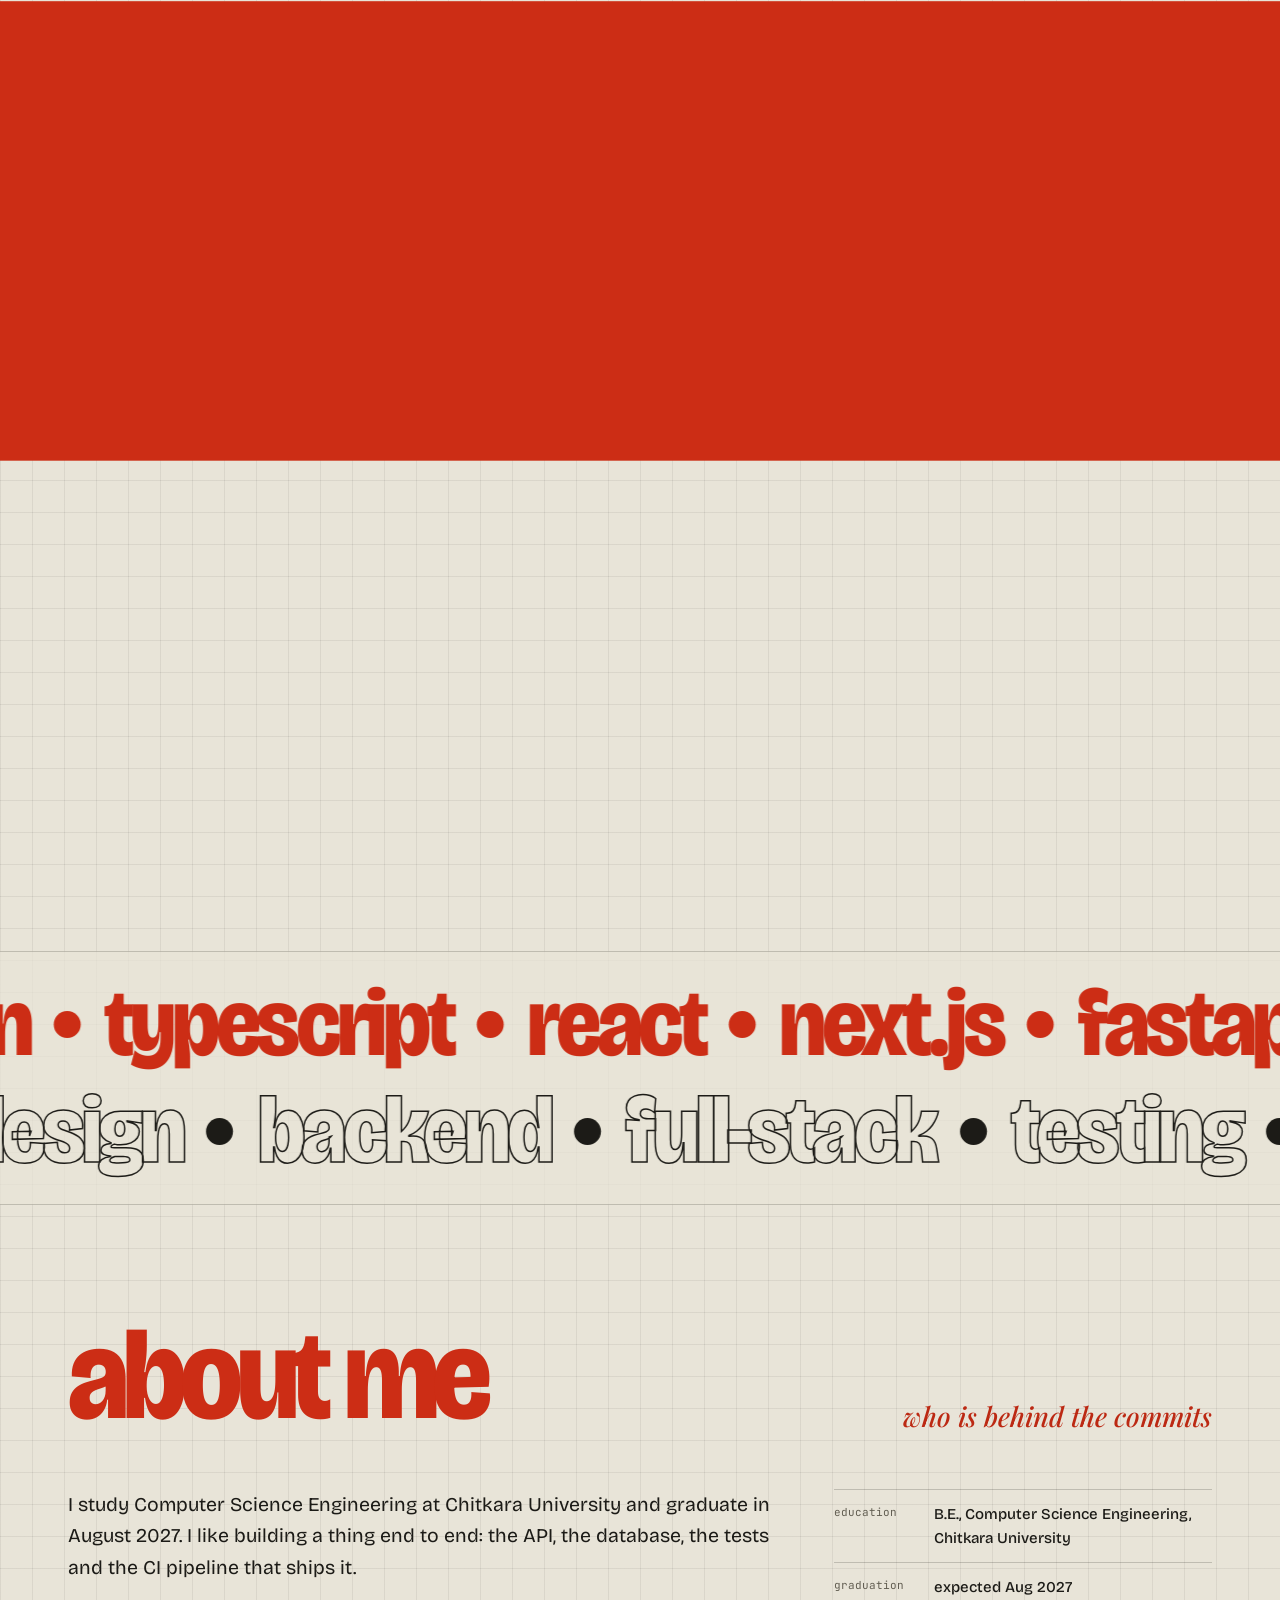
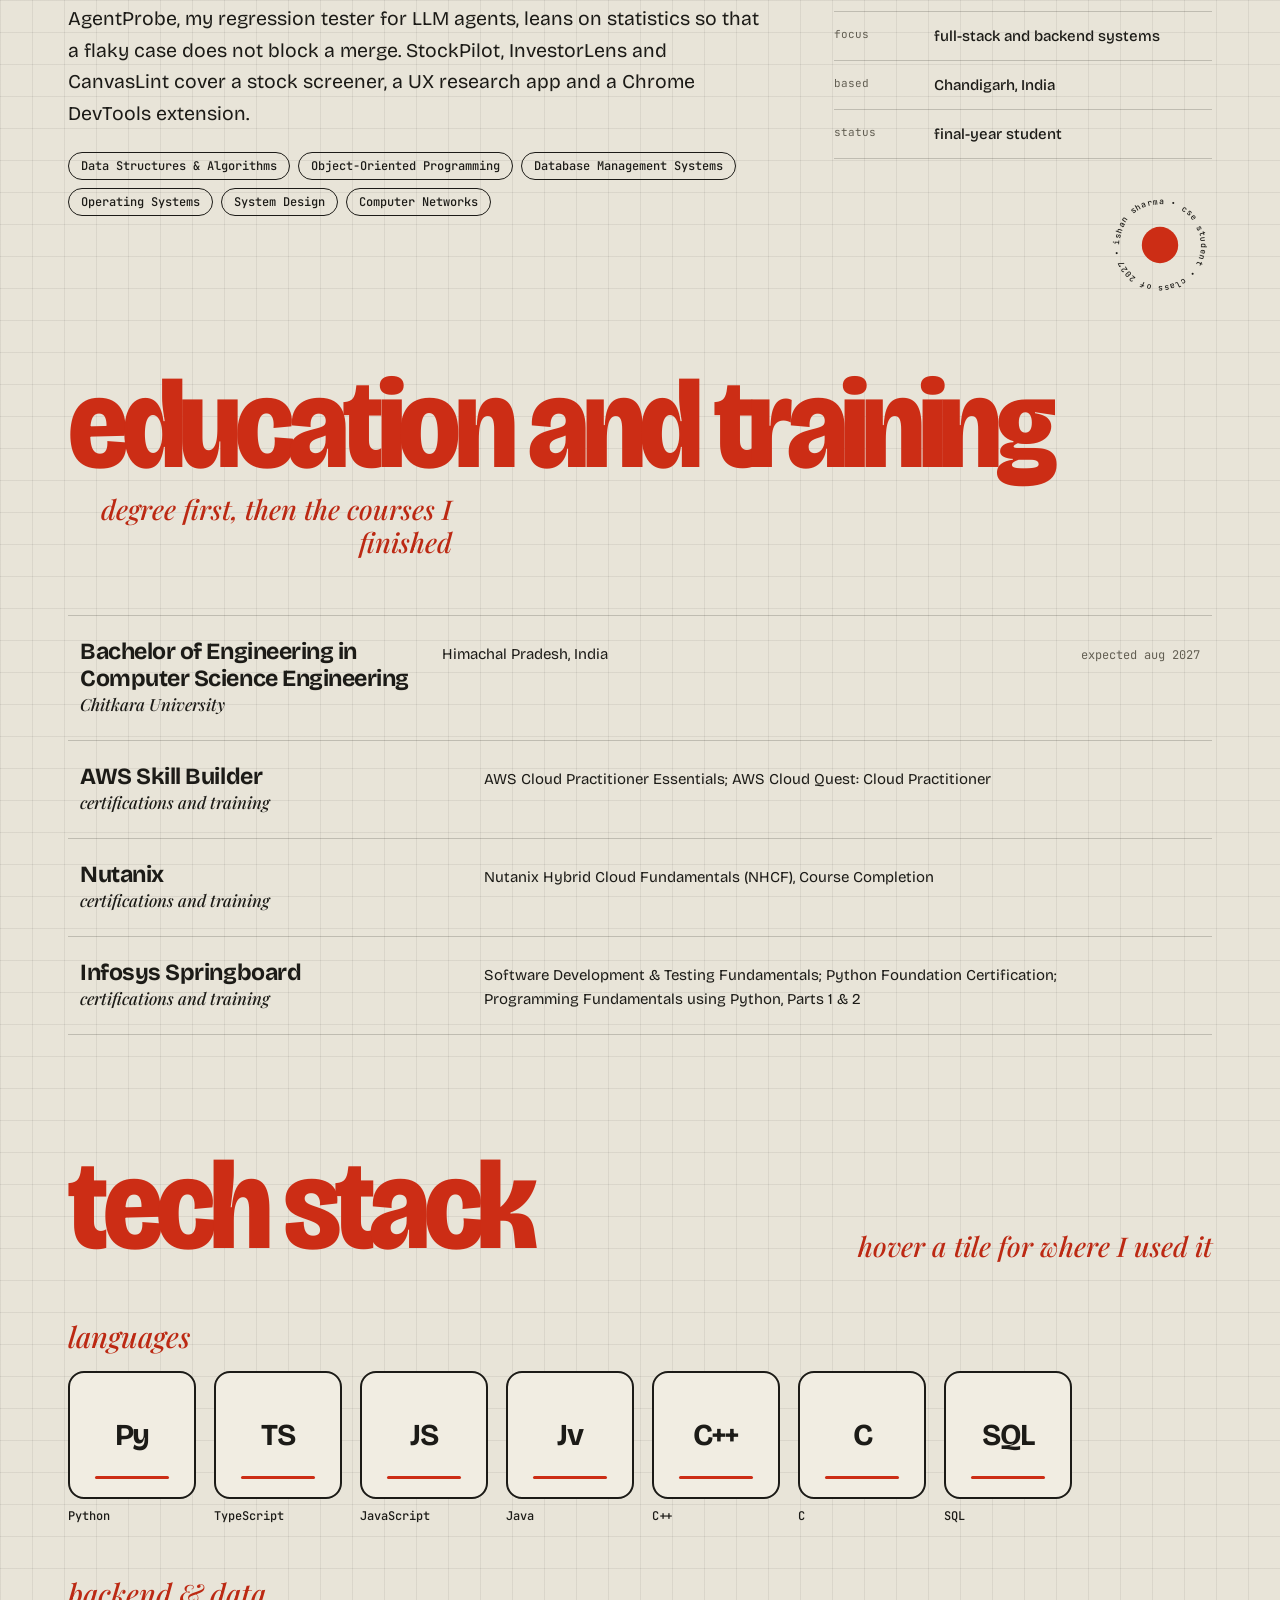
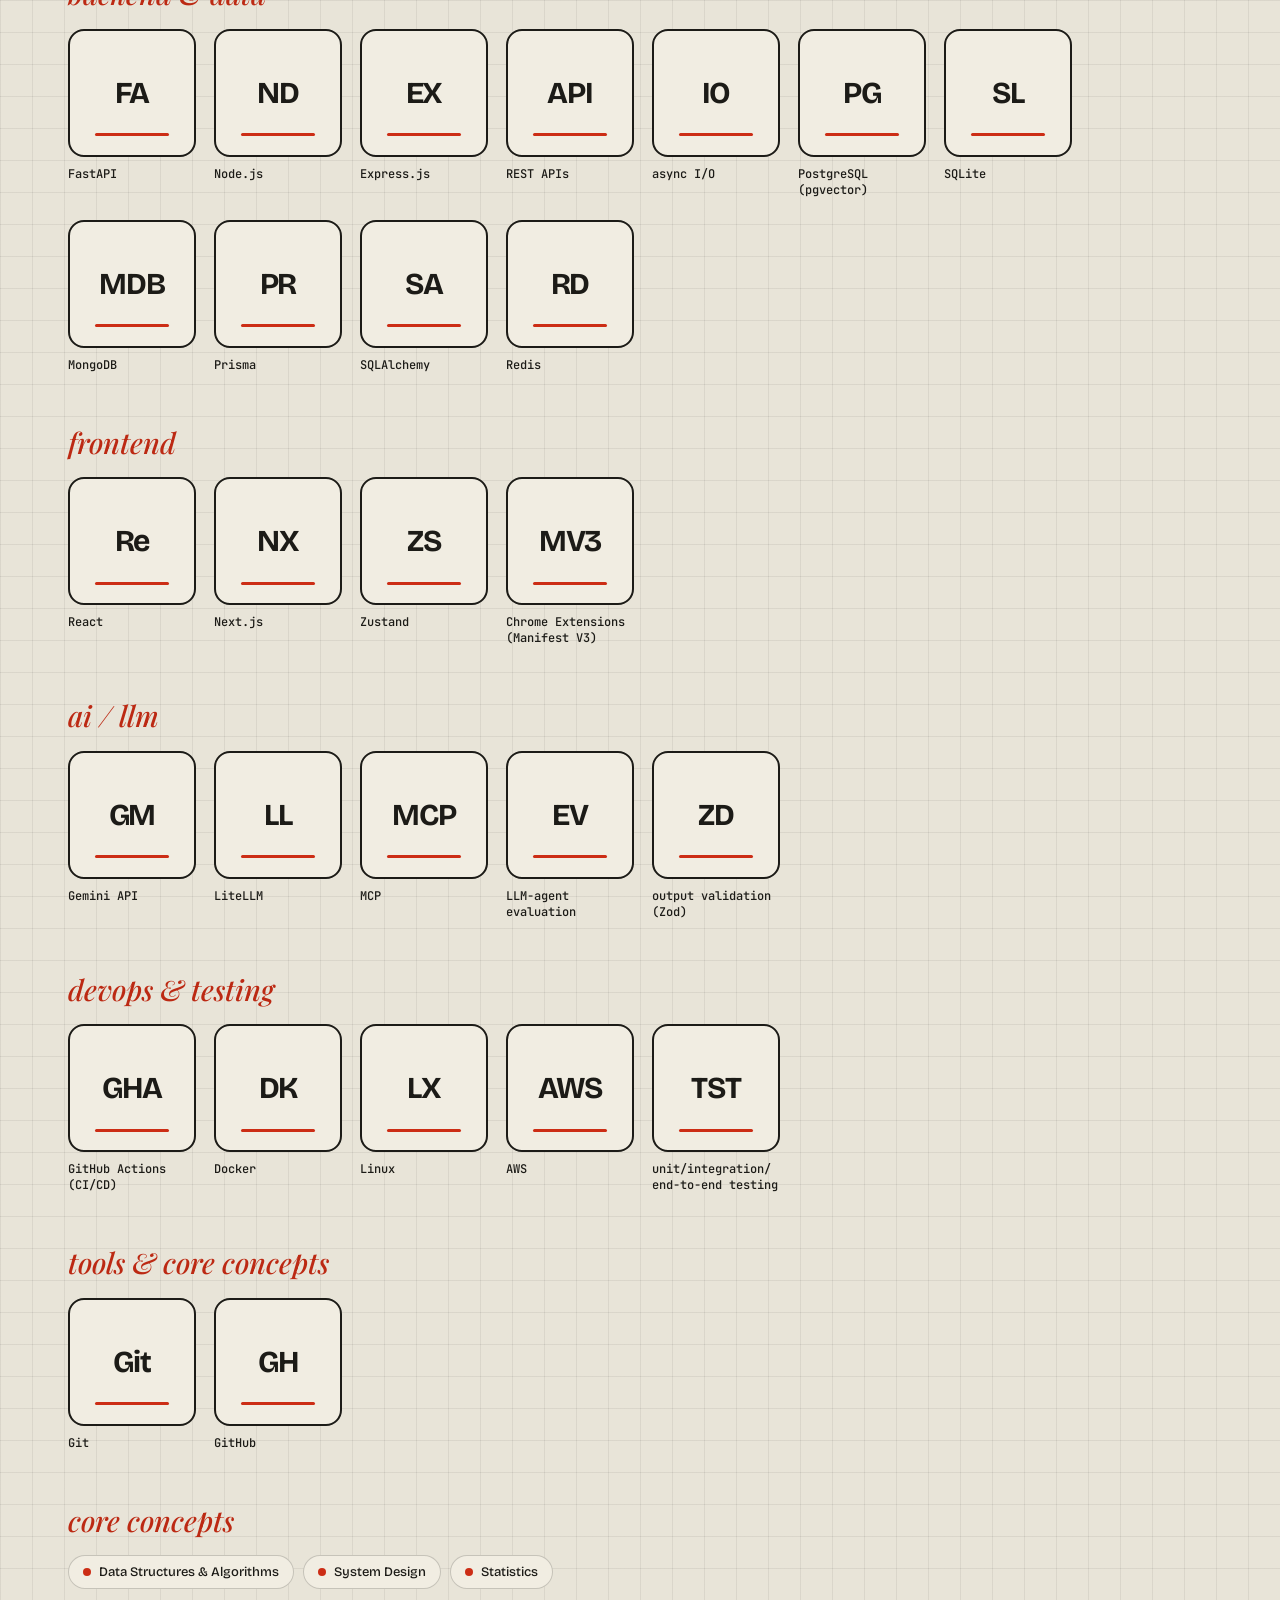
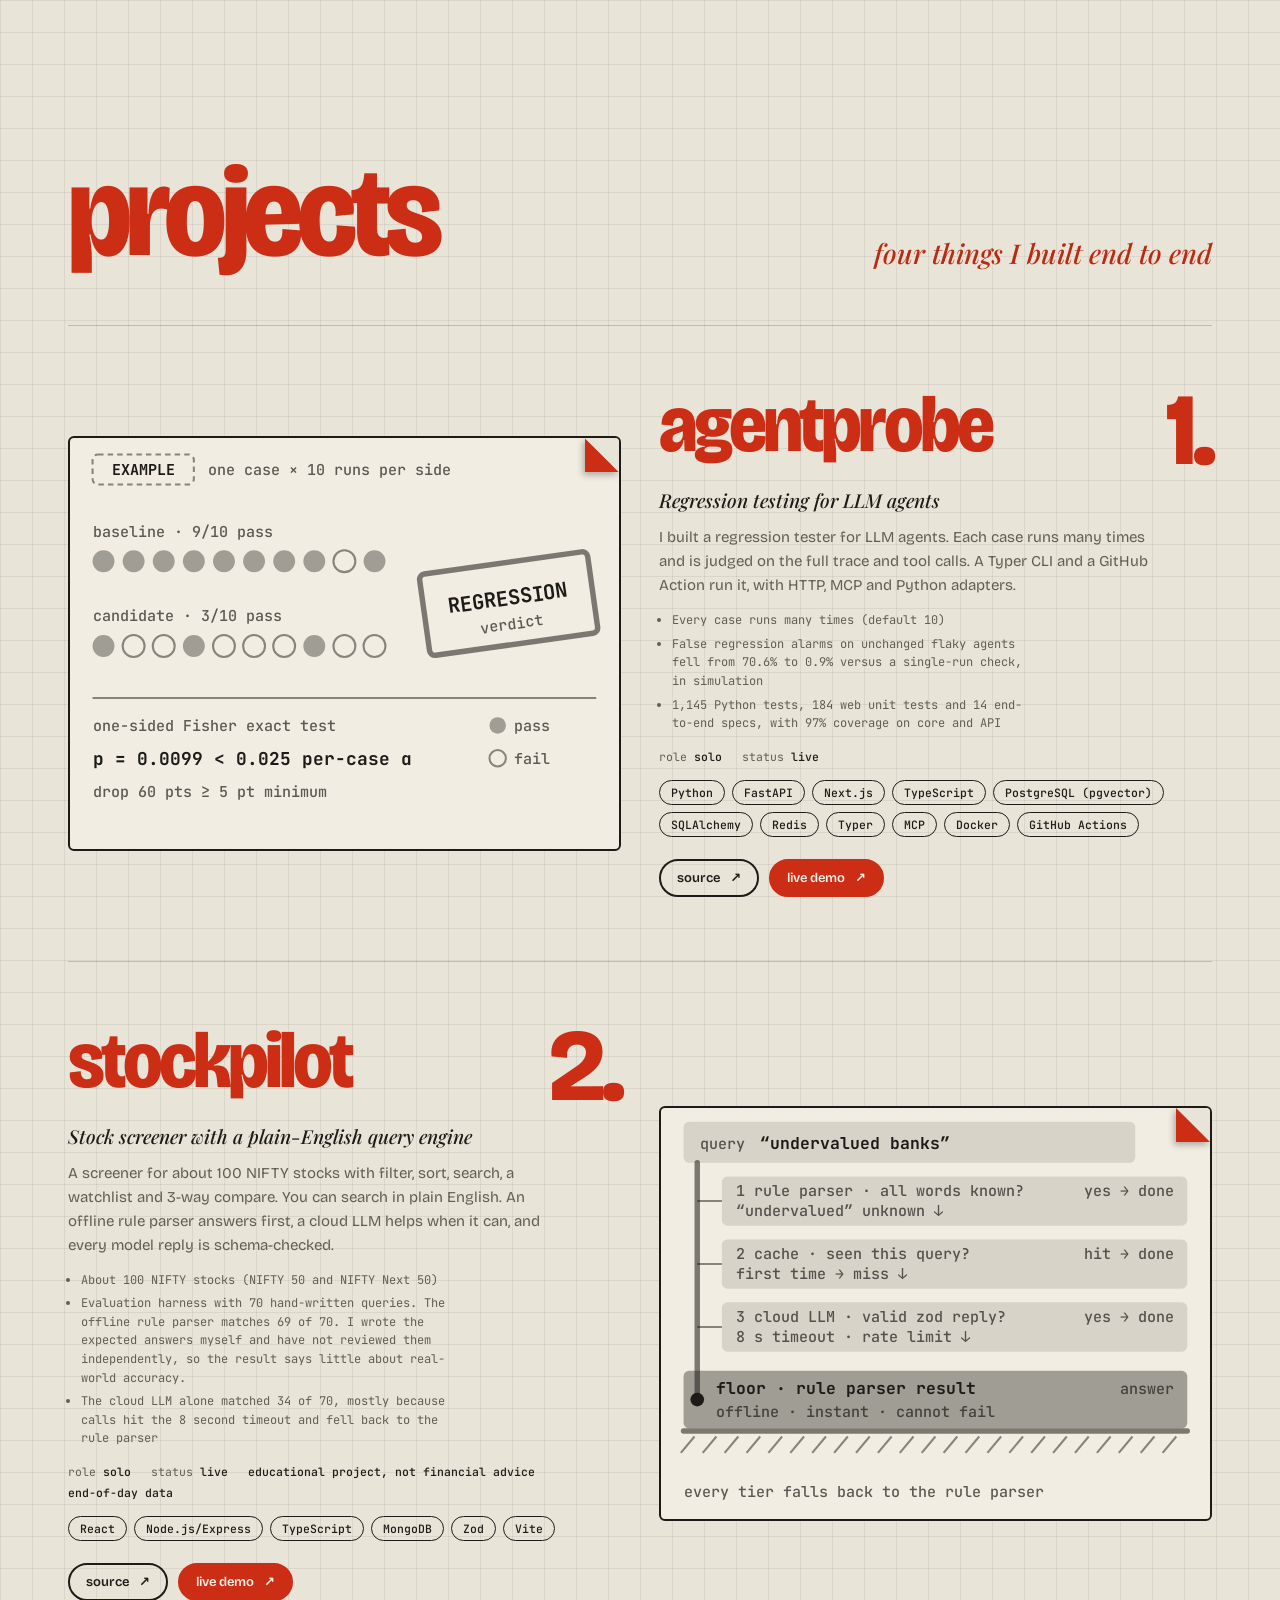
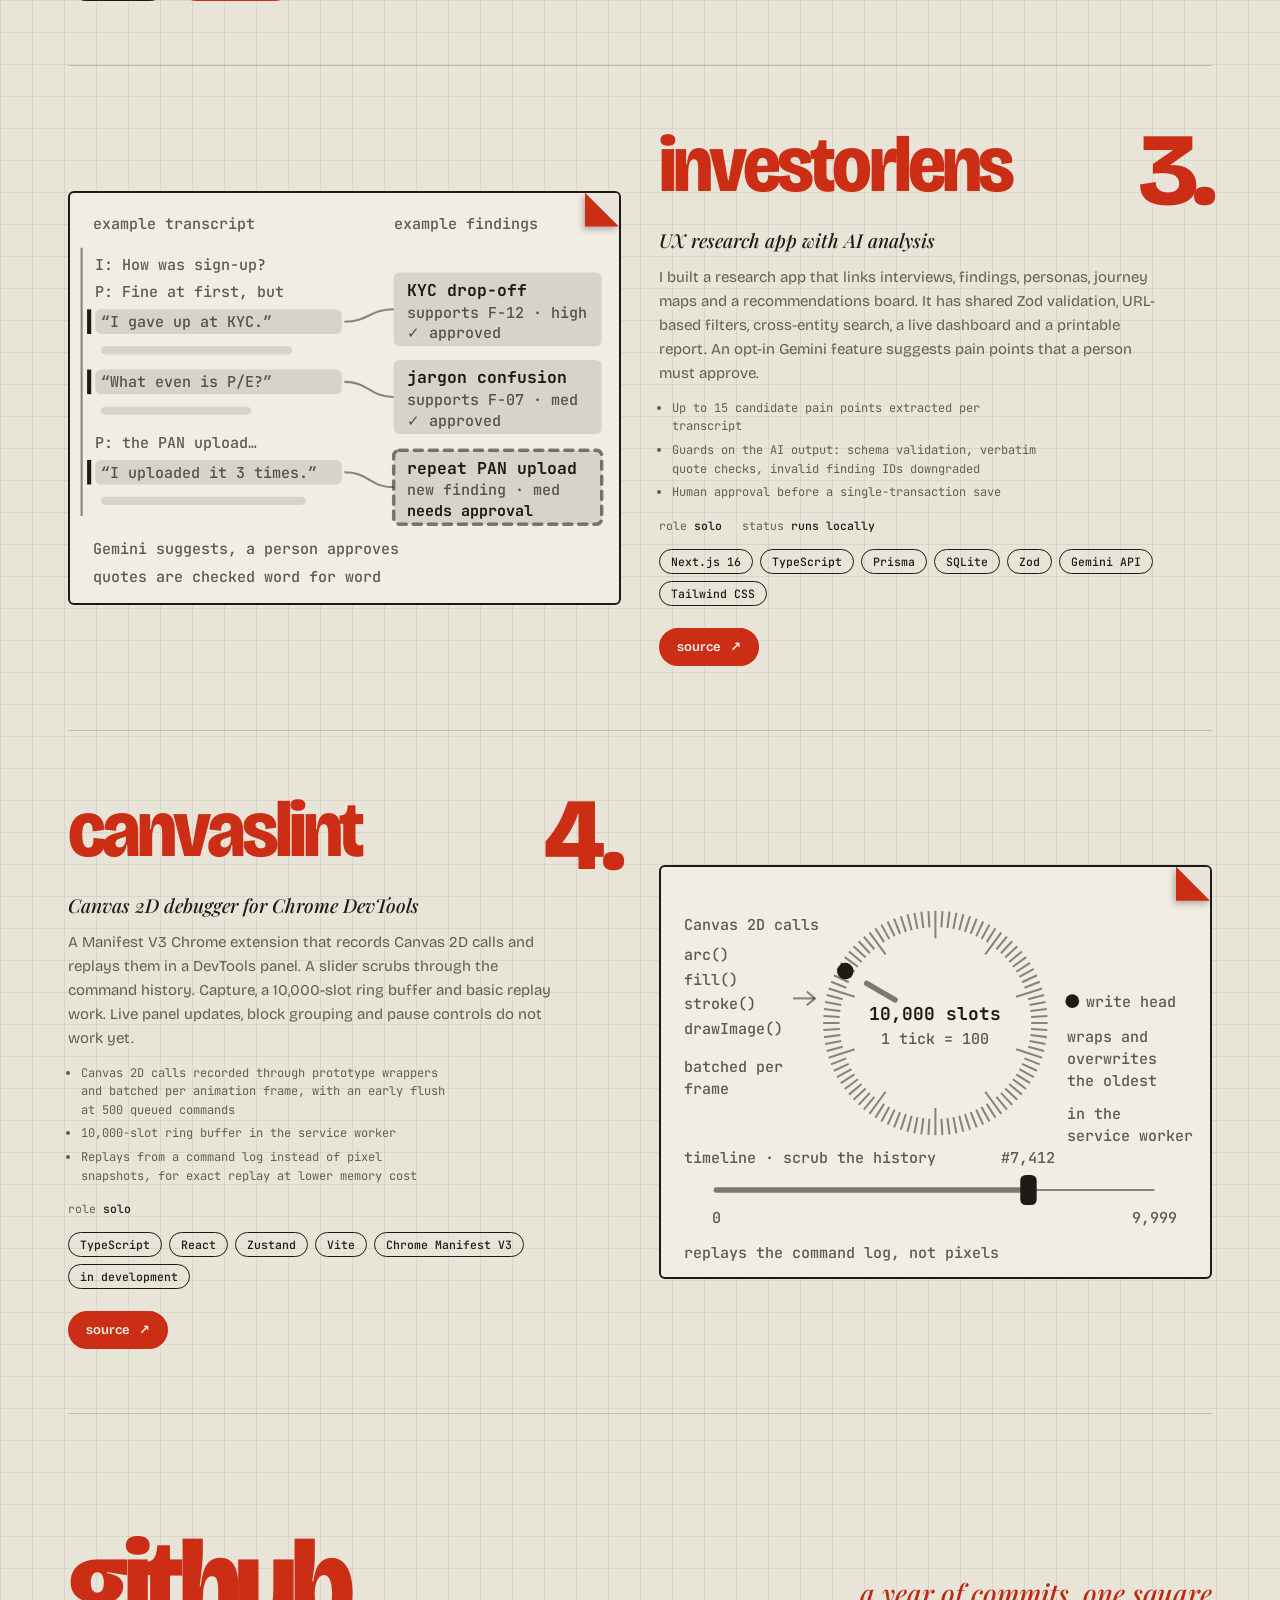
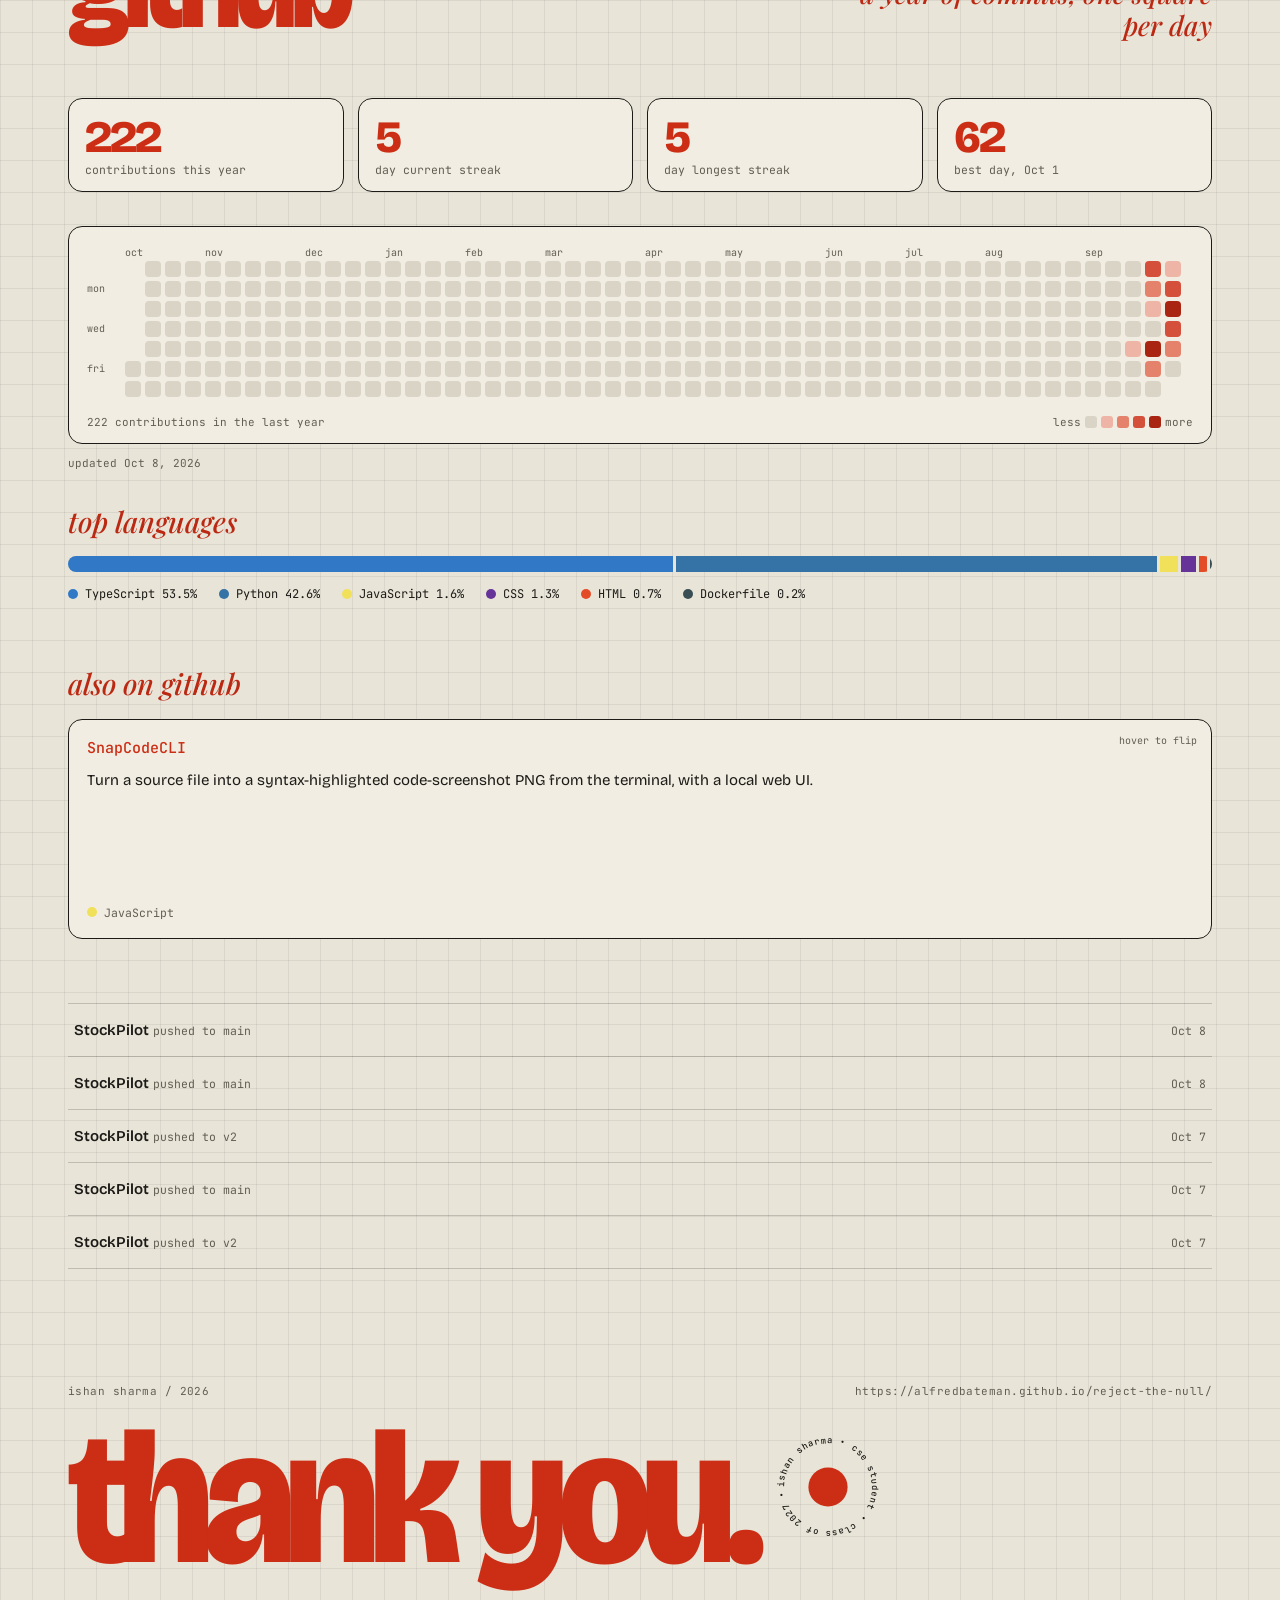
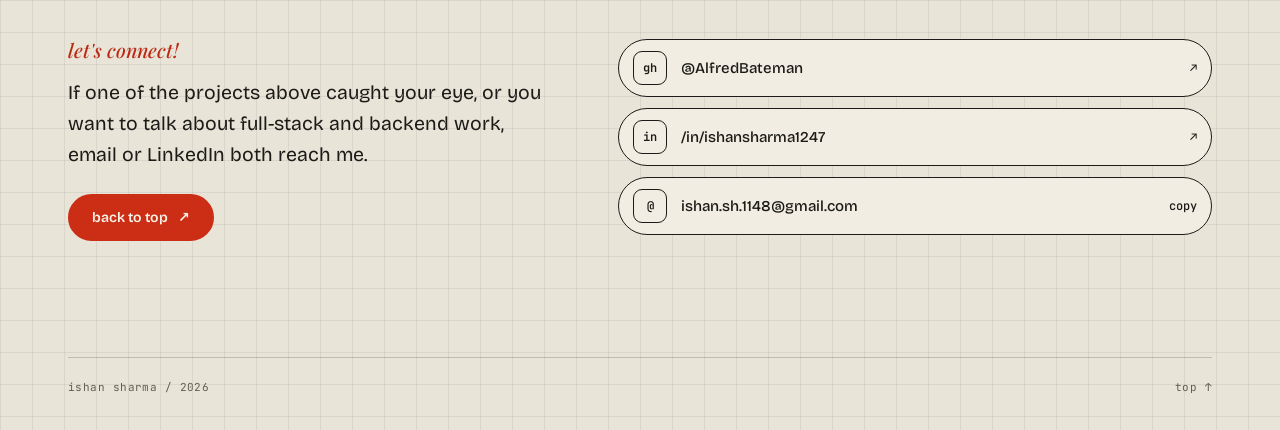
==== index.html @ fe295a68 "Add portfolio site with GitHub Pages deploy workflow Static portfolio (HTML/CSS/JS), prefetched GitH" ====
<!doctype html>
<html lang="en">
<head>
<meta charset="utf-8">
<meta name="viewport" content="width=device-width,initial-scale=1,viewport-fit=cover">
<title>Reject the Null | Ishan Sharma</title>
<meta name="description" content="Ishan Sharma is a final-year Computer Science student who builds full-stack and backend systems end to end, including AgentProbe, a statistics-based regression tester for LLM agents.">
<link rel="canonical" href="https://alfredbateman.github.io/reject-the-null/">
<meta name="theme-color" content="#E8E4D8" media="(prefers-color-scheme: light)">
<meta name="theme-color" content="#12150E" media="(prefers-color-scheme: dark)">
<link rel="icon" href="assets/favicon.svg" type="image/svg+xml">
<meta property="og:type" content="website">
<meta property="og:site_name" content="Reject the Null">
<meta property="og:title" content="Reject the Null | Ishan Sharma">
<meta property="og:description" content="Ishan Sharma is a final-year Computer Science student who builds full-stack and backend systems end to end, including AgentProbe, a statistics-based regression tester for LLM agents.">
<meta property="og:url" content="https://alfredbateman.github.io/reject-the-null/">
<meta property="og:image" content="https://alfredbateman.github.io/reject-the-null/assets/og.png">
<meta property="og:image:width" content="1200">
<meta property="og:image:height" content="630">
<meta property="og:image:alt" content="Reject the null. Portfolio of Ishan Sharma, CSE student.">
<meta name="twitter:card" content="summary_large_image">
<meta name="twitter:title" content="Reject the Null | Ishan Sharma">
<meta name="twitter:description" content="Ishan Sharma is a final-year Computer Science student who builds full-stack and backend systems end to end, including AgentProbe, a statistics-based regression tester for LLM agents.">
<meta name="twitter:image" content="https://alfredbateman.github.io/reject-the-null/assets/og.png">
<script type="application/ld+json">{"@context":"https://schema.org","@type":"Person","name":"Ishan Sharma","url":"https://alfredbateman.github.io/reject-the-null/","sameAs":["https://github.com/AlfredBateman","https://linkedin.com/in/ishansharma1247"],"affiliation":{"@type":"CollegeOrUniversity","name":"Chitkara University"}}</script>
<link rel="modulepreload" href="js/main.js">
<link rel="modulepreload" href="js/render.js">
<link rel="modulepreload" href="js/content.js">
<link rel="modulepreload" href="js/ui.js">
<link rel="modulepreload" href="js/motion.js">
<link rel="modulepreload" href="js/intro.js">
<link rel="modulepreload" href="js/diagrams.js">
<link rel="modulepreload" href="js/github.js">
<link rel="preload" as="fetch" href="data/github.json" crossorigin>
<link rel="preconnect" href="https://fonts.googleapis.com">
<link rel="preconnect" href="https://fonts.gstatic.com" crossorigin>
<link rel="preload" as="style" href="https://fonts.googleapis.com/css2?family=Bricolage+Grotesque:opsz,wdth,wght@12..96,75..100,200..800&family=JetBrains+Mono:wght@400;500&family=Playfair+Display:ital,wght@1,500;1,700&display=swap" onload="this.onload=null;this.rel='stylesheet'">
<noscript><link rel="stylesheet" href="https://fonts.googleapis.com/css2?family=Bricolage+Grotesque:opsz,wdth,wght@12..96,75..100,200..800&family=JetBrains+Mono:wght@400;500&family=Playfair+Display:ital,wght@1,500;1,700&display=swap"></noscript>
<link rel="stylesheet" href="css/tokens.css">
<link rel="stylesheet" href="css/base.css">
<link rel="stylesheet" href="css/sections.css">
<link rel="stylesheet" href="css/intro.css">
<noscript><link rel="stylesheet" href="css/noscript.css"></noscript>
</head>
<body>
<svg width="0" height="0" style="position:absolute" aria-hidden="true"><defs><path id="circ" d="M60,60 m-47,0 a47,47 0 1,1 94,0 a47,47 0 1,1 -94,0"/></defs></svg>

<div id="intro" role="presentation">
  <div class="i-red"></div>
  <div class="i-paper">
    <div class="meta i-top"><span class="pre">ishan sharma / 2026</span><span class="pre">https://alfredbateman.github.io/reject-the-null/</span><span class="pre">loading portfolio</span></div>
    <div class="i-center">
      <p class="i-script pre">ishan sharma presents</p>
      <div class="i-word" data-split>null</div>
      <svg class="i-badge badge pre" data-badge viewBox="0 0 120 120" aria-hidden="true"></svg>
    </div>
    <div class="i-bottom">
      <div class="i-count"><span id="cnt">000</span><small>%</small></div>
      <div class="i-bar"><i></i></div>
      <button class="skip pre" id="skip" type="button">skip intro</button>
    </div>
  </div>
</div>

<div id="cursor" aria-hidden="true"></div>
<div class="tt" id="tt" aria-hidden="true"></div>

<nav class="nav" aria-label="Main">
  <div class="nav-in">
    <a class="logo" href="#top" data-magnet><i></i><span>ishan sharma</span></a>
    <div class="links">
      <a href="#about">about</a><a href="#stack">stack</a><a href="#projects">projects</a><a href="#github">github</a><a href="#contact">contact</a>
    </div>
    <button class="nbtn" id="theme" type="button" aria-label="Toggle light and dark theme"><span class="half"></span><span class="t" id="themeLabel">dark</span></button>
    <button class="nbtn" id="replay" type="button" aria-label="Replay intro animation">&#8634; <span class="t">replay intro</span></button>
  </div>
  <div class="progress" id="progress"></div>
</nav>

<main>
<header class="hero wrap" id="top">
  <div class="meta" data-hero><span>ishan sharma<br>2026</span><span>https://alfredbateman.github.io/reject-the-null/</span><span>b.e. cse<br>final year</span></div>
  <div class="hero-head">
    <p class="script" data-hero>reject the</p>
    <div class="title-wrap">
      <h1 class="mega react" data-split>null.</h1>
      <span class="stamp">cse student</span>
    </div>
  </div>
  <div class="hero-grid">
    <div>
      <p class="lede" data-hero>I'm a final-year Computer Science student. I build and ship full-stack and backend systems end to end, from APIs and databases to test suites and CI/CD. My projects include a statistics-based regression tester for LLM agents and an AI-assisted research app.</p>
      <div class="cta" data-hero>
        <a class="btn solid" href="#projects" data-magnet>see projects <span class="arr">&#8599;</span></a>
        <a class="btn" href="#github" data-magnet>github repos <span class="arr">&#8599;</span></a>
      </div>
      <dl class="hstats" data-hero>
        <div><dt>Python tests behind AgentProbe</dt><dd>1,145</dd></div>
        <div><dt>false regression alarms on unchanged flaky agents, in simulation</dt><dd>70.6% &rarr; 0.9%</dd></div>
        <div><dt>test coverage on AgentProbe core and API</dt><dd>97%</dd></div>
      </dl>
    </div>
    <aside class="idcard" data-hero aria-label="Profile card">
      <div class="strap"></div>
      <div class="card">
        <div class="ht"><b>is</b></div>
        <p class="card-hi">Hi! It's Ishan here</p>
        <p class="card-role">(cse student)</p>
        <p class="card-h">@AlfredBateman &middot; class of 2027</p>
      </div>
      <svg class="burst" viewBox="0 0 100 100" aria-hidden="true"><g><polygon id="star" points=""/></g><text x="50" y="56">hi!</text></svg>
      <svg class="badge" data-badge viewBox="0 0 120 120" aria-hidden="true" style="position:absolute;right:-14px;top:96px;width:88px;z-index:3"></svg>
    </aside>
  </div>
</header>

<div class="mq" aria-label="Skills ticker">
  <div class="mq-row mq-a"><div class="mq-track"><div class="mq-set" id="mqa"></div></div></div>
  <div class="mq-row mq-b"><div class="mq-track"><div class="mq-set" id="mqb"></div></div></div>
</div>

<section class="sec wrap" id="about">
  <div class="shead">
    <h2 class="title react" data-split data-reveal>about me</h2>
    <p class="script">who is behind the commits</p>
  </div>
  <div class="about-grid">
    <div class="about-txt">
      <p data-reveal>I study Computer Science Engineering at Chitkara University and graduate in August 2027. I like building a thing end to end: the API, the database, the tests and the CI pipeline that ships it.</p>
      <p data-reveal>AgentProbe, my regression tester for LLM agents, leans on statistics so that a flaky case does not block a merge. StockPilot, InvestorLens and CanvasLint cover a stock screener, a UX research app and a Chrome DevTools extension.</p>
      <div class="chips" data-reveal="stagger" id="chips"></div>
    </div>
    <div>
      <dl class="facts" data-reveal>
        <div><dt>education</dt><dd>B.E., Computer Science Engineering, Chitkara University</dd></div>
        <div><dt>graduation</dt><dd>expected Aug 2027</dd></div>
        <div><dt>focus</dt><dd>full-stack and backend systems</dd></div>
        <div><dt>based</dt><dd>Chandigarh, India</dd></div>
        <div><dt>status</dt><dd>final-year student</dd></div>
      </dl>
      <svg class="badge about-badge" data-badge viewBox="0 0 120 120" aria-hidden="true"></svg>
    </div>
  </div>
  <div class="shead" style="margin-top:clamp(36px,6vw,72px)">
    <h2 class="title react" data-split data-reveal>education and training</h2>
    <p class="script">degree first, then the courses I finished</p>
  </div>
  <div class="xp" id="xp" style="margin-top:0"></div>
</section>

<section class="sec wrap" id="stack" style="padding-top:0">
  <div class="shead">
    <h2 class="title react" data-split data-reveal>tech stack</h2>
    <p class="script">hover a tile for where I used it</p>
  </div>
  <div id="stackbox"></div>
  <div class="group"><h3 class="sub">core concepts</h3><div class="pills" data-reveal="stagger" id="pills"></div></div>
</section>

<section class="sec wrap" id="projects" style="padding-top:0">
  <div class="shead">
    <h2 class="title react" data-split data-reveal>projects</h2>
    <p class="script">four things I built end to end</p>
  </div>

  <article class="project">
    <div class="shotwrap" data-reveal>
      <div class="shot lit" data-cursor="view"><svg id="art1" viewBox="0 0 400 300" role="img" aria-label="AgentProbe"><text class="pn" x="200" y="158">AgentProbe</text></svg><div class="glare"></div><span class="peel"></span></div>
    </div>
    <div class="info">
      <div class="ptop"><h3 class="pname react" data-split data-reveal>agentprobe</h3><span class="num">1.</span></div>
      <p class="pline" data-reveal>Regression testing for LLM agents</p>
      <p class="pdesc" data-reveal>I built a regression tester for LLM agents. Each case runs many times and is judged on the full trace and tool calls. A Typer CLI and a GitHub Action run it, with HTTP, MCP and Python adapters.</p>
      <ul class="pmetrics" data-reveal><li>Every case runs many times (default 10)</li><li>False regression alarms on unchanged flaky agents fell from 70.6% to 0.9% versus a single-run check, in simulation</li><li>1,145 Python tests, 184 web unit tests and 14 end-to-end specs, with 97% coverage on core and API</li></ul>
      <div class="pmeta" data-reveal><span>role <b>solo</b></span><span>status <b>live</b></span></div>
      <div class="tags" data-reveal><span class="tag">Python</span><span class="tag">FastAPI</span><span class="tag">Next.js</span><span class="tag">TypeScript</span><span class="tag">PostgreSQL (pgvector)</span><span class="tag">SQLAlchemy</span><span class="tag">Redis</span><span class="tag">Typer</span><span class="tag">MCP</span><span class="tag">Docker</span><span class="tag">GitHub Actions</span></div>
      <div class="plinks" data-reveal><a class="btn sm" href="https://github.com/AlfredBateman/AgentProbe" target="_blank" rel="noopener" data-magnet>source <span class="arr">&#8599;</span></a><a class="btn sm solid" href="https://agent-probe-umber.vercel.app" target="_blank" rel="noopener" data-magnet>live demo <span class="arr">&#8599;</span></a></div>
    </div>
  </article>

  <article class="project alt">
    <div class="shotwrap" data-reveal>
      <div class="shot lit" data-cursor="view"><svg id="art2" viewBox="0 0 400 300" role="img" aria-label="StockPilot"><text class="pn" x="200" y="158">StockPilot</text></svg><div class="glare"></div><span class="peel"></span></div>
    </div>
    <div class="info">
      <div class="ptop"><h3 class="pname react" data-split data-reveal>stockpilot</h3><span class="num">2.</span></div>
      <p class="pline" data-reveal>Stock screener with a plain-English query engine</p>
      <p class="pdesc" data-reveal>A screener for about 100 NIFTY stocks with filter, sort, search, a watchlist and 3-way compare. You can search in plain English. An offline rule parser answers first, a cloud LLM helps when it can, and every model reply is schema-checked.</p>
      <ul class="pmetrics" data-reveal><li>About 100 NIFTY stocks (NIFTY 50 and NIFTY Next 50)</li><li>Evaluation harness with 70 hand-written queries. The offline rule parser matches 69 of 70. I wrote the expected answers myself and have not reviewed them independently, so the result says little about real-world accuracy.</li><li>The cloud LLM alone matched 34 of 70, mostly because calls hit the 8 second timeout and fell back to the rule parser</li></ul>
      <div class="pmeta" data-reveal><span>role <b>solo</b></span><span>status <b>live</b></span><span><b>educational project, not financial advice</b></span><span><b>end-of-day data</b></span></div>
      <div class="tags" data-reveal><span class="tag">React</span><span class="tag">Node.js/Express</span><span class="tag">TypeScript</span><span class="tag">MongoDB</span><span class="tag">Zod</span><span class="tag">Vite</span></div>
      <div class="plinks" data-reveal><a class="btn sm" href="https://github.com/AlfredBateman/StockPilot" target="_blank" rel="noopener" data-magnet>source <span class="arr">&#8599;</span></a><a class="btn sm solid" href="https://stockpilot-hw7d.onrender.com/" target="_blank" rel="noopener" data-magnet>live demo <span class="arr">&#8599;</span></a></div>
    </div>
  </article>

  <article class="project">
    <div class="shotwrap" data-reveal>
      <div class="shot lit" data-cursor="view"><svg id="art3" viewBox="0 0 400 300" role="img" aria-label="InvestorLens"><text class="pn" x="200" y="158">InvestorLens</text></svg><div class="glare"></div><span class="peel"></span></div>
    </div>
    <div class="info">
      <div class="ptop"><h3 class="pname react" data-split data-reveal>investorlens</h3><span class="num">3.</span></div>
      <p class="pline" data-reveal>UX research app with AI analysis</p>
      <p class="pdesc" data-reveal>I built a research app that links interviews, findings, personas, journey maps and a recommendations board. It has shared Zod validation, URL-based filters, cross-entity search, a live dashboard and a printable report. An opt-in Gemini feature suggests pain points that a person must approve.</p>
      <ul class="pmetrics" data-reveal><li>Up to 15 candidate pain points extracted per transcript</li><li>Guards on the AI output: schema validation, verbatim quote checks, invalid finding IDs downgraded</li><li>Human approval before a single-transaction save</li></ul>
      <div class="pmeta" data-reveal><span>role <b>solo</b></span><span>status <b>runs locally</b></span></div>
      <div class="tags" data-reveal><span class="tag">Next.js 16</span><span class="tag">TypeScript</span><span class="tag">Prisma</span><span class="tag">SQLite</span><span class="tag">Zod</span><span class="tag">Gemini API</span><span class="tag">Tailwind CSS</span></div>
      <div class="plinks" data-reveal><a class="btn sm solid" href="https://github.com/AlfredBateman/investorlens" target="_blank" rel="noopener" data-magnet>source <span class="arr">&#8599;</span></a></div>
    </div>
  </article>

  <article class="project alt" style="border-bottom:1px solid var(--line)">
    <div class="shotwrap" data-reveal>
      <div class="shot lit" data-cursor="view"><svg id="art4" viewBox="0 0 400 300" role="img" aria-label="CanvasLint"><text class="pn" x="200" y="158">CanvasLint</text></svg><div class="glare"></div><span class="peel"></span></div>
    </div>
    <div class="info">
      <div class="ptop"><h3 class="pname react" data-split data-reveal>canvaslint</h3><span class="num">4.</span></div>
      <p class="pline" data-reveal>Canvas 2D debugger for Chrome DevTools</p>
      <p class="pdesc" data-reveal>A Manifest V3 Chrome extension that records Canvas 2D calls and replays them in a DevTools panel. A slider scrubs through the command history. Capture, a 10,000-slot ring buffer and basic replay work. Live panel updates, block grouping and pause controls do not work yet.</p>
      <ul class="pmetrics" data-reveal><li>Canvas 2D calls recorded through prototype wrappers and batched per animation frame, with an early flush at 500 queued commands</li><li>10,000-slot ring buffer in the service worker</li><li>Replays from a command log instead of pixel snapshots, for exact replay at lower memory cost</li></ul>
      <div class="pmeta" data-reveal><span>role <b>solo</b></span></div>
      <div class="tags" data-reveal><span class="tag">TypeScript</span><span class="tag">React</span><span class="tag">Zustand</span><span class="tag">Vite</span><span class="tag">Chrome Manifest V3</span><span class="tag">in development</span></div>
      <div class="plinks" data-reveal><a class="btn sm solid" href="https://github.com/AlfredBateman/CanvasLint" target="_blank" rel="noopener" data-magnet>source <span class="arr">&#8599;</span></a></div>
    </div>
  </article>
</section>

<section class="sec wrap" id="github" style="padding-top:0">
  <div class="shead">
    <h2 class="title react" data-split data-reveal>github</h2>
    <p class="script">a year of commits, one square per day</p>
  </div>
  <div id="gh">
    <div class="gstats" id="gstats"></div>
    <div class="hm-box" data-reveal>
      <div class="hm-scroll" tabindex="0" role="region" aria-label="Contribution graph, scrollable">
        <div class="hm" id="hm" role="img" aria-label="Contribution graph for the last year">
          <div class="months" id="months"></div>
          <div class="days"><span></span><span>mon</span><span></span><span>wed</span><span></span><span>fri</span><span></span></div>
          <div class="cells" id="cells"></div>
        </div>
      </div>
      <div class="hm-foot">
        <span id="hmtotal"></span>
        <span class="legend">less <i style="background:var(--h0)"></i><i style="background:var(--h1)"></i><i style="background:var(--h2)"></i><i style="background:var(--h3)"></i><i style="background:var(--h4)"></i> more</span>
      </div>
    </div>
    <p class="note" id="hmupdated"></p>
    <div class="langs" data-reveal>
      <h3 class="sub">top languages</h3>
      <div class="langbar" id="langbar"></div>
      <div class="llist" id="llist"></div>
    </div>
    <div id="also">
      <h3 class="sub">also on github</h3>
      <div class="repos" id="repos" data-reveal="stagger"></div>
    </div>
    <div class="act" id="act" data-reveal="stagger"></div>
  </div>
</section>

<section class="sec wrap" id="contact" style="padding-top:0">
  <div class="meta" style="margin-bottom:18px"><span>ishan sharma / 2026</span><a href="https://alfredbateman.github.io/reject-the-null/">https://alfredbateman.github.io/reject-the-null/</a></div>
  <div class="thanks-wrap">
    <h2 class="thanks react" data-split data-reveal>thank you.</h2>
    <svg class="badge contact-badge" data-badge viewBox="0 0 120 120" aria-hidden="true"></svg>
  </div>
  <div class="contact-grid">
    <div>
      <p class="script" style="margin-bottom:14px">let's connect!</p>
      <p data-reveal>If one of the projects above caught your eye, or you want to talk about full-stack and backend work, email or LinkedIn both reach me.</p>
      <div class="cta" style="margin-top:24px"><a class="btn solid" href="#top" data-magnet>back to top <span class="arr">&#8599;</span></a></div>
    </div>
    <div class="connect" id="connect" data-reveal="stagger"></div>
  </div>
</section>
</main>

<footer class="foot wrap">
  <div class="meta"><span>ishan sharma / 2026</span><a href="#top">top &#8593;</a></div>
</footer>

<script defer src="assets/vendor/anime.min.js"></script>
<script type="module" src="js/main.js"></script>
</body>
</html>
---- css/tokens.css ----
/* Layout: a slide deck scrolled vertically. Beige grid paper, giant lowercase red titles, tiny mono meta in the corners,
   one recurring mark (the red dot badge). Photos in the references become halftone and SVG diagrams. */
:root{
  --paper:#E8E4D8; --paper2:#DDD8C9; --card:#F1EDE2; --ink:#1C1B17; --muted:#625E52;
  --red:#CC2D15; --red-text:#BC2913; --onred:#F7F3E8; --line:rgba(28,27,23,.2); --grid:rgba(28,27,23,.07);
  --h0:#D9D4C5; --h1:#EEB5A6; --h2:#E4826B; --h3:#D4503A; --h4:#A92411;
  --display:'Bricolage Grotesque',system-ui,-apple-system,'Segoe UI',sans-serif;
  --serif:'Playfair Display',Georgia,'Times New Roman',serif;
  --mono:'JetBrains Mono',ui-monospace,SFMono-Regular,Menlo,monospace;
  --gut:clamp(16px,4vw,48px);
}
@media (prefers-color-scheme:dark){:root:not([data-theme="light"]){
  --paper:#12150E; --paper2:#1A1F14; --card:#1A1F14; --ink:#EDE9DC; --muted:#A3A092;
  --red:#FF5C3D; --red-text:#FF5C3D; --onred:#12150E; --line:rgba(237,233,220,.22); --grid:rgba(237,233,220,.05);
  --h0:#222819; --h1:#5B2B20; --h2:#8F3A2A; --h3:#D24B33; --h4:#FF6F52; color-scheme:dark}}
:root[data-theme="dark"]{
  --paper:#12150E; --paper2:#1A1F14; --card:#1A1F14; --ink:#EDE9DC; --muted:#A3A092;
  --red:#FF5C3D; --red-text:#FF5C3D; --onred:#12150E; --line:rgba(237,233,220,.22); --grid:rgba(237,233,220,.05);
  --h0:#222819; --h1:#5B2B20; --h2:#8F3A2A; --h3:#D24B33; --h4:#FF6F52; color-scheme:dark}
---- css/base.css ----
[hidden]{display:none!important}

*{box-sizing:border-box}
html{scroll-behavior:smooth}
html.lock{overflow:hidden}
body{margin:0;background-color:var(--paper);color:var(--ink);font:400 15px/1.6 var(--display);
  background-image:linear-gradient(var(--grid) 1px,transparent 1px),linear-gradient(90deg,var(--grid) 1px,transparent 1px);
  background-size:32px 32px;overflow-x:clip;-webkit-font-smoothing:antialiased}
a{color:inherit;text-decoration:none}
button{font:inherit;color:inherit;background:none;border:0;padding:0;cursor:pointer}
p{margin:0}
:focus-visible{outline:3px solid var(--red);outline-offset:3px}
.links a:focus-visible{outline-offset:-3px}
::selection{background:var(--red);color:var(--onred)}
section{scroll-margin-top:64px}
.wrap{max-width:1240px;margin:0 auto;padding-inline:var(--gut)}
.sec{padding-block:clamp(56px,9vw,120px)}
.mono{font-family:var(--mono)}

/* type */
.meta{display:flex;justify-content:space-between;gap:8px 24px;flex-wrap:wrap;font:400 11px/1.45 var(--mono);letter-spacing:.04em;color:var(--muted)}
.script{font:italic 500 clamp(1.15rem,2.3vw,1.7rem)/1.2 var(--serif);color:var(--red-text)}
.title,.mega{font-family:var(--display);font-weight:800;font-stretch:88%;letter-spacing:-.05em;color:var(--red);margin:0;text-transform:lowercase}
.title{font-size:clamp(3rem,10vw,8rem);line-height:.88}
.mega{font-size:clamp(3.4rem,15.5vw,13.5rem);line-height:.86}
.word{display:inline-block;white-space:nowrap}
.ch{display:inline-block;transition:color .25s}
.ch.hot{color:var(--ink)}
.sub{font:italic 500 clamp(1.3rem,2.4vw,1.8rem)/1.2 var(--serif);color:var(--red-text);margin:0 0 18px}
.shead{display:flex;align-items:flex-end;justify-content:space-between;gap:12px 32px;flex-wrap:wrap;margin-bottom:clamp(28px,5vw,56px)}
.shead .script{max-width:24ch;text-align:right}
@media(max-width:820px){.shead .script{max-width:none;text-align:left}}
main{overflow-x:clip}

/* nav */
.nav{position:sticky;top:env(safe-area-inset-top,0px);z-index:50;background:color-mix(in srgb,var(--paper) 88%,transparent);
  -webkit-backdrop-filter:blur(10px);backdrop-filter:blur(10px);border-bottom:1px solid var(--line)}
.nav-in{max-width:1240px;margin:0 auto;padding:8px var(--gut);display:flex;align-items:center;gap:12px}
.logo{display:flex;align-items:center;gap:9px;font:800 1.15rem var(--display);letter-spacing:-.04em;text-transform:lowercase;flex:none}
.logo i{width:16px;height:16px;border-radius:50%;background:var(--red);transition:transform .4s cubic-bezier(.3,1.6,.5,1)}
.logo:hover i{transform:scale(1.6)}
.links{display:flex;gap:2px;margin-left:auto;overflow-x:auto;scrollbar-width:none;min-width:0}
.links::-webkit-scrollbar{display:none}
.links a{position:relative;padding:7px 11px;font:500 12.5px var(--mono);border-radius:99px;overflow:hidden;isolation:isolate;transition:color .25s;white-space:nowrap}
.links a::before{content:"";position:absolute;inset:0;background:var(--red);transform:translateY(101%);transition:transform .35s cubic-bezier(.7,0,.2,1);z-index:-1}
.links a:hover{color:var(--onred)}
.links a:hover::before{transform:none}
.nbtn{flex:none;display:inline-flex;align-items:center;gap:7px;padding:6px 11px;border:1.5px solid var(--ink);border-radius:99px;font:500 12px var(--mono);transition:background .25s,color .25s,border-color .25s}
.nbtn:hover{background:var(--ink);color:var(--paper)}
.nbtn .half{width:11px;height:11px;border-radius:50%;border:1.5px solid currentColor;background:linear-gradient(90deg,currentColor 50%,transparent 50%)}
.progress{position:absolute;left:0;bottom:-1px;height:2px;width:100%;background:var(--red);transform-origin:0 50%;transform:scaleX(0)}
@media(max-width:700px){#replay .t{display:none}}
@media(max-width:520px){.logo,#themeLabel{display:none}.nav-in{gap:6px}.nbtn{padding:6px 9px}.links a{padding:7px 5px;font-size:11px}.mega{font-size:42vw}}
@media(max-width:380px){.nav-in{flex-wrap:wrap;row-gap:2px}.links{order:3;flex:1 1 100%;margin:0;justify-content:space-between}.logo{display:flex}}

/* buttons */
.btn{position:relative;display:inline-flex;align-items:center;gap:10px;padding:13px 22px;border-radius:99px;border:2px solid var(--ink);
  font:600 14px var(--display);overflow:hidden;isolation:isolate;transition:color .3s,border-color .3s}
.btn::before{content:"";position:absolute;inset:0;background:var(--red);transform:translateY(101%);transition:transform .45s cubic-bezier(.7,0,.2,1);z-index:-1}
.btn:hover{color:var(--onred);border-color:var(--red)}
.btn:hover::before{transform:none}
.btn.solid{background:var(--red);color:var(--onred);border-color:var(--red)}
.btn.solid::before{background:var(--ink)}
.btn.solid:hover{color:var(--paper);border-color:var(--ink)}
.btn .arr{display:inline-block;transition:transform .35s cubic-bezier(.3,1.6,.5,1)}
.btn:hover .arr{transform:translate(3px,-3px) rotate(8deg)}
.btn.sm{padding:9px 16px;font-size:13px}

/* pointer-lit rim */
.lit{position:relative}
.lit::before{content:"";position:absolute;inset:-1px;border-radius:inherit;padding:2px;pointer-events:none;opacity:0;transition:opacity .3s;
  background:radial-gradient(180px circle at var(--mx,50%) var(--my,50%),var(--red),transparent 65%);
  -webkit-mask:linear-gradient(#000 0 0) content-box,linear-gradient(#000 0 0);-webkit-mask-composite:xor;mask:linear-gradient(#000 0 0) content-box exclude,linear-gradient(#000 0 0);mask-composite:exclude}
.lit:hover::before{opacity:1}

@media(prefers-reduced-motion:reduce){
  *,*::before,*::after{animation:none!important;transition-duration:.01ms!important}
  html{scroll-behavior:auto}
}
---- css/sections.css ----
/* hero */
.hero{padding-top:clamp(18px,3vw,36px);padding-bottom:clamp(40px,6vw,80px);position:relative}
.hero-head{margin-top:clamp(14px,3vw,34px)}
.title-wrap{position:relative;width:fit-content;max-width:100%;margin-top:6px}
.stamp{position:absolute;right:2%;top:-4px;transform:rotate(-10deg);padding:7px 18px;border-radius:99px;background:var(--card);color:var(--red);
  font:800 clamp(.7rem,1.4vw,.95rem) var(--display);letter-spacing:.05em;text-transform:uppercase;white-space:nowrap;
  box-shadow:0 0 0 2px var(--red),inset 0 0 0 3px var(--card),inset 0 0 0 4.5px var(--red);cursor:default}
.hero-grid{display:grid;grid-template-columns:minmax(0,1.25fr) minmax(0,.75fr);gap:clamp(28px,5vw,72px);align-items:start;margin-top:clamp(28px,4vw,56px)}
.lede{font-size:clamp(1.05rem,1.8vw,1.3rem);line-height:1.55;max-width:46ch}
.cta{display:flex;gap:12px;flex-wrap:wrap;margin-top:26px}
.hstats{display:flex;gap:clamp(18px,4vw,44px);flex-wrap:wrap;margin:34px 0 0;padding-top:20px;border-top:1px solid var(--line)}
.hstats div{display:flex;flex-direction:column}
.hstats dt{order:2;max-width:24ch;font:400 11px var(--mono);color:var(--muted);letter-spacing:.04em}
.hstats dd{margin:0;white-space:nowrap;font:800 2.1rem/1 var(--display);letter-spacing:-.04em;color:var(--red)}

.idcard{position:relative;justify-self:end;width:min(300px,100%);transform-origin:50% 0}
.strap{width:28px;height:64px;margin:0 auto -18px;background:var(--red);clip-path:polygon(0 0,100% 0,100% 100%,50% 86%,0 100%);position:relative;z-index:2}
.card{position:relative;background:var(--card);border:2.5px solid var(--red);border-radius:18px;padding:34px 14px 16px;outline:1.5px dashed var(--red);outline-offset:-9px;
  box-shadow:6px 8px 0 -1px var(--line)}
.card::before{content:"";position:absolute;top:11px;left:50%;width:46px;height:10px;margin-left:-23px;border-radius:8px;border:2px solid var(--red);background:var(--paper)}
.ht{position:relative;aspect-ratio:1/1.02;border-radius:8px;overflow:hidden;background:var(--ink);isolation:isolate;transition:background .4s;display:flex;align-items:flex-end}
.ht::before{content:"";position:absolute;inset:0;z-index:-1;background:radial-gradient(circle at center,var(--paper) 0 1.4px,transparent 1.9px) 0 0/9px 9px;opacity:.55;
  -webkit-mask-image:radial-gradient(circle at 72% 28%,#000 8%,transparent 78%);mask-image:radial-gradient(circle at 72% 28%,#000 8%,transparent 78%);transition:transform .8s}
.idcard:hover .ht{background:var(--red)}
.idcard:hover .ht::before{transform:scale(1.25) rotate(6deg)}
.ht b{font:italic 700 clamp(5.5rem,13vw,8.5rem)/.8 var(--serif);color:var(--red);padding:0 0 6px 10px;transition:color .4s,transform .5s cubic-bezier(.3,1.6,.5,1)}
.idcard:hover .ht b{color:var(--onred);transform:translateY(-6px) rotate(-4deg)}
.card-hi{margin-top:14px;font:italic 500 1.35rem/1.15 var(--serif);color:var(--red);text-align:center}
.card-role{font:italic 500 1rem var(--serif);color:var(--red);text-align:center}
.card-h{margin-top:8px;text-align:center;font:400 11px var(--mono);color:var(--muted);border-top:1px dashed var(--red);padding-top:8px}
.burst{position:absolute;right:-34px;bottom:-34px;width:72px;height:72px;z-index:3}
.burst polygon{fill:var(--red)}
.burst text{font:800 17px var(--display);fill:var(--onred);text-anchor:middle}
.burst g{transform-origin:50px 50px;animation:spin 18s linear infinite}
.hero .badge{position:absolute;right:-12px;top:150px;width:92px;z-index:3}

/* badge */
.badge{display:block;overflow:visible}
.badge .spin{transform-origin:60px 60px;animation:spin 14s linear infinite}
.badge .bt{font:500 9.4px var(--mono);fill:var(--ink);letter-spacing:.05em}
.badge .bd{fill:var(--red);transition:transform .45s cubic-bezier(.3,1.6,.5,1);transform-origin:60px 60px}
.badge:hover .bd{transform:scale(1.5)}
.badge:hover .spin{animation-duration:3.5s}
@keyframes spin{to{transform:rotate(360deg)}}

@media(max-width:820px){
  .hero-grid{grid-template-columns:minmax(0,1fr)}
  .idcard{justify-self:center;margin-top:12px}
  .stamp{left:calc(100% + 6px);right:auto;top:28%}
}
@media(max-width:520px){.stamp{left:auto;right:0;top:-18px}}

/* marquee */
.mq{border-block:1px solid var(--line);overflow:hidden;padding-block:clamp(10px,2vw,22px);display:flex;flex-direction:column;gap:6px;background:color-mix(in srgb,var(--paper) 70%,transparent)}
.mq-row{overflow:hidden}
.mq-track{display:flex;width:max-content;will-change:transform}
.mq-set{display:flex;align-items:center;flex:none}
.mq-set span{font:800 clamp(2.4rem,7.5vw,6rem)/1.05 var(--display);font-stretch:88%;letter-spacing:-.045em;text-transform:lowercase;padding-inline:.25em;transition:color .25s}
.mq-a span{color:var(--red)}
.mq-a span:hover{color:var(--ink)}
.mq-b span{color:transparent;-webkit-text-stroke:1.5px var(--ink)}
.mq-b span:hover{color:var(--ink)}
.mq-set i{width:.28em;height:.28em;flex:none;border-radius:50%;background:var(--red);font-size:clamp(2.4rem,7.5vw,6rem)}
.mq-b i{background:var(--ink)}

/* about */
.about-grid{display:grid;grid-template-columns:minmax(0,1.3fr) minmax(0,.7fr);gap:clamp(28px,5vw,72px);align-items:start}
.about-txt{font-size:clamp(1.05rem,1.7vw,1.22rem);line-height:1.62;max-width:56ch}
.about-txt p+p{margin-top:1em}
.facts{margin:0;display:grid;gap:0;border-top:1px solid var(--line)}
.facts div{display:grid;grid-template-columns:88px minmax(0,1fr);gap:12px;padding:12px 0;border-bottom:1px solid var(--line);transition:padding .3s,background .3s}
.facts div:hover{padding-left:10px;background:color-mix(in srgb,var(--red) 10%,transparent)}
.facts dt{font:400 11px/1.9 var(--mono);color:var(--muted);text-transform:lowercase}
.facts dd{margin:0;font-weight:500}
.chips{display:flex;flex-wrap:wrap;gap:8px;margin-top:22px}
.chip{padding:5px 12px;border:1.5px solid var(--ink);border-radius:99px;font:500 12px var(--mono);transition:background .25s,color .25s,transform .35s cubic-bezier(.3,1.6,.5,1),border-color .25s;cursor:default}
.chip:hover{background:var(--red);color:var(--onred);border-color:var(--red);transform:translateY(-4px) rotate(-3deg)}
.about-badge{width:104px;margin:34px 0 0 auto}
.xp{margin-top:clamp(36px,6vw,72px);border-top:1px solid var(--line)}
.row{position:relative;display:grid;grid-template-columns:minmax(0,1.1fr) minmax(0,2fr) auto;gap:6px 24px;align-items:baseline;padding:22px 12px;border-bottom:1px solid var(--line);
  overflow:hidden;isolation:isolate;transition:color .3s,padding .45s cubic-bezier(.3,1,.4,1)}
.row::before{content:"";position:absolute;inset:0;background:var(--red);transform:scaleY(0);transform-origin:50% 100%;transition:transform .5s cubic-bezier(.7,0,.2,1);z-index:-1}
.row:hover{color:var(--onred);padding-left:30px}
.row:hover::before{transform:scaleY(1)}
.row h3{margin:0;font:700 clamp(1.1rem,2vw,1.45rem)/1.2 var(--display);letter-spacing:-.02em}
.row .org{font:italic 500 1.05rem var(--serif)}
.row .what{color:inherit;max-width:60ch}
.row .when{font:400 12px var(--mono);color:var(--muted);transition:color .3s;white-space:nowrap}
.row:hover .when{color:inherit}
@media(max-width:820px){.about-grid{grid-template-columns:minmax(0,1fr)}.row{grid-template-columns:minmax(0,1fr)}.row .when{order:-1}}

/* stack */
.group{margin-bottom:clamp(30px,5vw,52px)}
.tiles{display:grid;grid-template-columns:repeat(auto-fill,minmax(104px,128px));gap:22px 18px}
.tile{position:relative;display:flex;flex-direction:column;gap:9px}
.tile .box{position:relative;aspect-ratio:1;border:2px solid var(--ink);border-radius:16px;background:var(--card);display:grid;place-items:center;
  font:700 clamp(1.4rem,3vw,1.9rem) var(--display);letter-spacing:-.04em;
  transition:transform .4s cubic-bezier(.3,1.7,.5,1),background .25s,color .25s,border-color .25s,box-shadow .3s}
.tile .box::after{content:"";position:absolute;left:20%;right:20%;bottom:15%;height:3px;border-radius:3px;background:var(--red);transition:left .35s,right .35s,background .25s}
.tile:hover .box{transform:translateY(-9px) rotate(-4deg);background:var(--red);color:var(--onred);border-color:var(--red);box-shadow:0 14px 0 -8px var(--line)}
.tile:hover .box::after{left:9%;right:9%;background:var(--onred)}
.tile .name{font:500 12px var(--mono);overflow-wrap:anywhere}
.tile::before{content:attr(data-tip);position:absolute;left:50%;bottom:calc(100% + 12px);transform:translate(-50%,6px);opacity:0;pointer-events:none;width:max-content;max-width:min(240px,80vw);text-align:center;
  background:var(--ink);color:var(--paper);font:500 11px var(--mono);padding:4px 9px;border-radius:6px;transition:opacity .2s,transform .25s;z-index:3}
.tile:hover::before{opacity:1;transform:translate(-50%,0)}
.pills{display:flex;flex-wrap:wrap;gap:9px}
.pill{display:inline-flex;align-items:center;gap:8px;padding:8px 14px;border-radius:99px;background:var(--card);border:1.5px solid var(--line);font:500 13px var(--display);
  transition:border-color .25s,transform .35s cubic-bezier(.3,1.6,.5,1),background .25s}
.pill::before{content:"";width:8px;height:8px;border-radius:50%;background:var(--red);transition:transform .35s cubic-bezier(.3,1.6,.5,1)}
.pill:hover{border-color:var(--ink);transform:translateY(-3px);background:var(--paper2)}
.pill:hover::before{transform:scale(1.7)}

/* projects */
.project{display:grid;grid-template-columns:repeat(12,minmax(0,1fr));gap:clamp(18px,3vw,44px);align-items:center;padding-block:clamp(34px,5vw,70px);border-top:1px solid var(--line)}
.shotwrap{grid-column:1/span 6;perspective:1100px}
.info{grid-column:7/span 6;min-width:0}
.project.alt .shotwrap{grid-column:7/span 6;grid-row:1}
.project.alt .info{grid-column:1/span 6;grid-row:1}
.ptop{display:flex;justify-content:space-between;align-items:flex-start;gap:16px}
.pname{margin:0;font-family:var(--display);font-weight:800;font-stretch:88%;font-size:clamp(2.5rem,6.2vw,5rem);line-height:.88;letter-spacing:-.05em;color:var(--red);text-transform:lowercase}
.num{font:800 clamp(3rem,8vw,6.5rem)/.8 var(--display);letter-spacing:-.05em;color:var(--red);transition:transform .5s cubic-bezier(.3,1.6,.5,1)}
.project:hover .num{transform:translateY(-6px) rotate(-5deg)}
.pline{margin-top:16px;font:italic 500 1.2rem/1.3 var(--serif)}
.pdesc{margin-top:12px;max-width:50ch;color:var(--muted)}
.pmeta{display:flex;gap:6px 20px;flex-wrap:wrap;margin-top:16px;font:400 11.5px var(--mono);color:var(--muted)}
.pmeta b{color:var(--ink);font-weight:500}
.pmetrics{margin:14px 0 0;padding-left:1.1em;max-width:54ch;font:400 12px/1.55 var(--mono);color:var(--muted)}
.pmetrics li+li{margin-top:5px}
.pn{font:800 30px var(--display);letter-spacing:-.04em;fill:var(--ink);opacity:.55;text-anchor:middle}
.tags{display:flex;flex-wrap:wrap;gap:7px;margin-top:16px}
.tag{padding:4px 11px;border:1.5px solid var(--ink);border-radius:99px;font:500 11.5px var(--mono);transition:background .25s,color .25s,border-color .25s,transform .3s cubic-bezier(.3,1.6,.5,1)}
.tag:hover{background:var(--ink);color:var(--paper);transform:translateY(-3px)}
.plinks{display:flex;gap:10px;flex-wrap:wrap;margin-top:22px}
.shot{position:relative;aspect-ratio:4/3;max-width:100%;background:var(--card);border:2px solid var(--ink);border-radius:6px;overflow:hidden;
  transform-style:preserve-3d;transition:transform .5s cubic-bezier(.2,.8,.2,1),box-shadow .4s;box-shadow:0 0 0 0 var(--line)}
.shot:hover{transition:transform .12s linear,box-shadow .4s;box-shadow:12px 14px 0 -2px var(--line)}
.shot svg{width:100%;height:100%;display:block}
.shot .glare{position:absolute;inset:0;pointer-events:none;opacity:0;transition:opacity .3s;background:radial-gradient(260px circle at var(--mx,50%) var(--my,50%),color-mix(in srgb,var(--paper) 55%,transparent),transparent 65%)}
.shot:hover .glare{opacity:1}
.peel{position:absolute;top:0;right:0;width:34px;height:34px;transition:width .45s cubic-bezier(.3,1.4,.5,1),height .45s cubic-bezier(.3,1.4,.5,1);filter:drop-shadow(-2px 3px 3px rgba(0,0,0,.28));pointer-events:none}
.peel::before,.peel::after{content:"";position:absolute;inset:0}
.peel::before{background:var(--paper);clip-path:polygon(0 0,100% 0,100% 100%)}
.peel::after{background:var(--red);clip-path:polygon(0 0,100% 100%,0 100%)}
.project:hover .peel{width:84px;height:84px}
.tx{font:500 11px var(--mono);fill:var(--ink);opacity:.7}
.ln{stroke:var(--ink);stroke-width:1.5;fill:none;opacity:.5}
.bx{fill:var(--ink);opacity:.12}
.bx2{fill:var(--ink);opacity:.38}
.acc{fill:var(--ink);transition:fill .4s}
.route{stroke:var(--ink);stroke-width:4;fill:none;opacity:.55;stroke-linecap:round;transition:stroke .4s}
.project:hover .acc{fill:var(--red)}
.project:hover .route{stroke:var(--red);opacity:.9}
.pulse{fill:none;stroke:var(--ink);stroke-width:2;transform-box:fill-box;transform-origin:center;opacity:0}
.project:hover .pulse{stroke:var(--red);animation:pulse 1.6s ease-out infinite}
.project:hover .pulse.p2{animation-delay:.8s}
@keyframes pulse{from{transform:scale(1);opacity:.7}to{transform:scale(3);opacity:0}}
@media(max-width:860px){
  .shotwrap,.project.alt .shotwrap{grid-column:1/-1;grid-row:auto}
  .info,.project.alt .info{grid-column:1/-1;grid-row:auto}
}

/* github */
.repos{display:grid;grid-template-columns:repeat(auto-fit,minmax(240px,1fr));gap:18px;perspective:1300px;margin-top:clamp(36px,5vw,64px)}
.flipc{position:relative;min-height:220px;cursor:pointer;border-radius:14px}
.fin{position:absolute;inset:0;transition:transform .75s cubic-bezier(.2,.8,.2,1);transform-style:preserve-3d}
.face{position:absolute;inset:0;border-radius:14px;padding:18px;display:flex;flex-direction:column;gap:10px;-webkit-backface-visibility:hidden;backface-visibility:hidden;overflow:hidden}
.front{background:var(--card);border:1.5px solid var(--ink)}
.back{background:var(--red);color:var(--onred);transform:rotateY(180deg);justify-content:space-between}
.rn{font:500 15px var(--mono);color:var(--red)}
.front p{color:var(--ink)}
.rm{margin-top:auto;display:flex;flex-wrap:wrap;gap:6px 14px;font:400 11.5px var(--mono);color:var(--muted);align-items:center}
.ld{width:10px;height:10px;border-radius:50%;display:inline-block}
.back p{font:italic 500 1.2rem/1.3 var(--serif)}
.back a{align-self:flex-start;font:600 13px var(--display);border-bottom:2px solid currentColor}
.hint{position:absolute;right:14px;top:14px;font:400 10px var(--mono);color:var(--muted)}
@media(hover:hover){.flipc:hover .fin{transform:rotateY(180deg)}}
.flipc:focus-visible .fin,.flipc.on .fin{transform:rotateY(180deg)}
/* contact */
.thanks-wrap{position:relative;width:fit-content;max-width:100%;padding-right:clamp(72px,10vw,130px)}
.thanks{font-family:var(--display);font-weight:800;font-stretch:88%;font-size:clamp(3.6rem,15vw,12.5rem);line-height:.84;letter-spacing:-.05em;color:var(--red);margin:0;text-transform:lowercase}
.contact-badge{position:absolute;right:0;top:8%;width:clamp(64px,9vw,112px)}
.contact-grid{display:grid;grid-template-columns:minmax(0,.9fr) minmax(0,1.1fr);gap:clamp(28px,5vw,72px);margin-top:clamp(34px,5vw,60px);align-items:start}
.contact-grid p{font-size:clamp(1.05rem,1.7vw,1.22rem);max-width:44ch}
.connect{display:grid;gap:11px}
.clink{display:flex;align-items:center;gap:14px;padding:11px 14px;border:1.5px solid var(--ink);border-radius:99px;text-align:left;overflow:hidden;isolation:isolate;
  transition:color .3s,border-color .3s;background:var(--card)}
.clink::after{content:"";position:absolute;inset:0;background:var(--red);transform:translateX(-101%);transition:transform .5s cubic-bezier(.7,0,.2,1);z-index:-1}
.clink:hover{color:var(--onred);border-color:var(--red)}
.clink:hover::after{transform:none}
.clink .ic{flex:none;width:34px;height:34px;border-radius:9px;border:1.5px solid currentColor;display:grid;place-items:center;font:600 12px var(--mono)}
.clink .tx2{flex:1;min-width:0;overflow-wrap:anywhere;font-weight:500}
.clink .go{font:500 12px var(--mono);display:inline-block;transition:transform .35s cubic-bezier(.3,1.6,.5,1)}
.clink:hover .go{transform:translateX(6px)}
@media(max-width:820px){.contact-grid{grid-template-columns:minmax(0,1fr)}}
.foot{padding-block:0 34px}
.foot .meta{border-top:1px solid var(--line);padding-top:22px}
.foot a:hover{color:var(--red)}

/* github */
.gstats{display:grid;grid-template-columns:repeat(auto-fit,minmax(150px,1fr));gap:14px;margin-bottom:clamp(22px,3vw,34px)}
.gs{border:1.5px solid var(--ink);border-radius:14px;padding:16px 16px 14px;background:var(--card);display:flex;flex-direction:column;gap:2px;
  transition:transform .4s cubic-bezier(.3,1.6,.5,1)}
.gs:hover{transform:translateY(-6px) rotate(-1deg)}
.gs b{font:800 clamp(2rem,4vw,2.8rem)/1 var(--display);letter-spacing:-.04em;color:var(--red);font-variant-numeric:tabular-nums}
.gs span{font:400 11.5px var(--mono);color:var(--muted)}
.hm-box{border:1.5px solid var(--ink);border-radius:14px;padding:18px 18px 14px;background:var(--card)}
.hm-scroll{overflow-x:auto;padding-bottom:10px}
.hm{display:grid;grid-template-columns:30px max-content;gap:0 8px;width:max-content}
.months{position:relative;height:16px;grid-column:2;font:400 10px/16px var(--mono);color:var(--muted)}
.months span{position:absolute;top:0}
.days{display:grid;grid-template-rows:repeat(7,16px);gap:4px;font:400 10px/16px var(--mono);color:var(--muted)}
.cells{display:grid;grid-template-rows:repeat(7,16px);grid-auto-flow:column;grid-auto-columns:16px;gap:4px}
.cell{width:16px;height:16px;border-radius:4px;background:var(--h0);position:relative;transition:transform .15s,box-shadow .15s}
.cell.l1{background:var(--h1)}.cell.l2{background:var(--h2)}.cell.l3{background:var(--h3)}.cell.l4{background:var(--h4)}
.cell:hover{transform:scale(1.7);z-index:2;box-shadow:0 0 0 2px var(--ink)}
.hm-foot{display:flex;justify-content:space-between;align-items:center;gap:10px 20px;flex-wrap:wrap;margin-top:8px;font:400 11px var(--mono);color:var(--muted)}
.legend{display:flex;align-items:center;gap:4px}
.legend i{width:12px;height:12px;border-radius:3px;display:block}
.tt{position:fixed;left:0;top:0;pointer-events:none;z-index:300;background:var(--ink);color:var(--paper);font:500 11px var(--mono);padding:6px 10px;border-radius:6px;white-space:nowrap;opacity:0;transition:opacity .12s}
.langs{margin-top:clamp(22px,3vw,34px)}
.langbar{display:flex;height:16px;gap:3px;border-radius:99px;overflow:hidden}
.seg{height:100%;transition:transform .3s cubic-bezier(.3,1.6,.5,1),opacity .25s}
.langbar:hover .seg{opacity:.4}
.langbar .seg:hover{opacity:1;transform:scaleY(1.9)}
.llist{display:flex;flex-wrap:wrap;gap:6px 22px;margin-top:14px;font:400 12px var(--mono)}
.act{margin-top:clamp(36px,5vw,64px);border-top:1px solid var(--line)}
.act a{display:grid;grid-template-columns:minmax(0,1fr) auto;gap:6px 18px;align-items:baseline;padding:14px 6px;border-bottom:1px solid var(--line);transition:padding .35s,background .3s}
.act a:hover{padding-left:20px;background:color-mix(in srgb,var(--red) 11%,transparent)}
.act b{font-weight:600}
.act em{font:italic 500 1rem var(--serif);color:var(--red-text)}
.act small{font:400 11.5px var(--mono);color:var(--muted)}
.note{margin-top:12px;font:400 11px var(--mono);color:var(--muted)}
.front p,.back p{display:-webkit-box;-webkit-box-orient:vertical;overflow:hidden}
.front p{-webkit-line-clamp:5}.back p{-webkit-line-clamp:6}
.llist span{display:inline-flex;align-items:center;gap:7px}
.llist i{width:10px;height:10px;border-radius:50%}
.repos:empty,.act:empty{display:none}
#also{margin-top:clamp(36px,5vw,64px)}#also .repos{margin-top:0}
---- css/intro.css ----
/* intro */
#intro{position:fixed;inset:0;z-index:1000;animation:introfail .01s 8s forwards}
@keyframes introfail{to{visibility:hidden;pointer-events:none}}
.i-red{position:absolute;inset:0;background:var(--red)}
.i-paper{position:absolute;inset:0;background-color:var(--paper);display:flex;flex-direction:column;justify-content:space-between;padding:clamp(16px,3vw,32px) var(--gut);overflow:hidden;
  background-image:linear-gradient(var(--grid) 1px,transparent 1px),linear-gradient(90deg,var(--grid) 1px,transparent 1px);background-size:32px 32px}
.i-center{position:relative;display:flex;flex-direction:column;align-items:center;text-align:center;gap:4px}
.i-script{font:italic 500 clamp(1.2rem,3vw,2rem) var(--serif);color:var(--ink)}
.i-word{font:800 clamp(3.2rem,15vw,13rem)/.9 var(--display);font-stretch:88%;letter-spacing:-.05em;color:var(--red);text-transform:lowercase}
.i-badge{position:absolute;right:max(0px,calc(50% - 44vw));top:-6px;width:clamp(64px,10vw,110px)}
.i-bottom{display:flex;align-items:flex-end;gap:16px 28px;flex-wrap:wrap}
.i-count{font:800 clamp(2.6rem,7vw,5.5rem)/.8 var(--display);letter-spacing:-.05em;color:var(--red);font-variant-numeric:tabular-nums}
.i-count small{font-size:.4em;margin-left:4px}
.i-bar{flex:1;min-width:120px;height:3px;background:var(--line);align-self:center}
.i-bar i{display:block;height:100%;background:var(--red);transform-origin:0 50%;transform:scaleX(0)}
.skip{font:500 12px var(--mono);padding:7px 13px;border:1.5px solid var(--ink);border-radius:99px;transition:background .25s,color .25s}
.skip:hover{background:var(--ink);color:var(--paper)}
.pre,.i-word .ch{opacity:0}

/* cursor */
#cursor{position:fixed;left:0;top:0;z-index:900;width:16px;height:16px;margin:-8px 0 0 -8px;border-radius:50%;background:var(--red);pointer-events:none;opacity:0;display:grid;place-items:center;
  font:600 12px var(--mono);color:var(--onred);transition:width .3s cubic-bezier(.3,1.5,.5,1),height .3s cubic-bezier(.3,1.5,.5,1),margin .3s cubic-bezier(.3,1.5,.5,1),background .25s}
#cursor.link{width:42px;height:42px;margin:-21px 0 0 -21px;background:color-mix(in srgb,var(--red) 38%,transparent)}
#cursor.view{width:92px;height:92px;margin:-46px 0 0 -46px}
@media not all and (hover:hover) and (pointer:fine){#cursor{display:none}}
---- css/noscript.css ----
#intro{display:none}
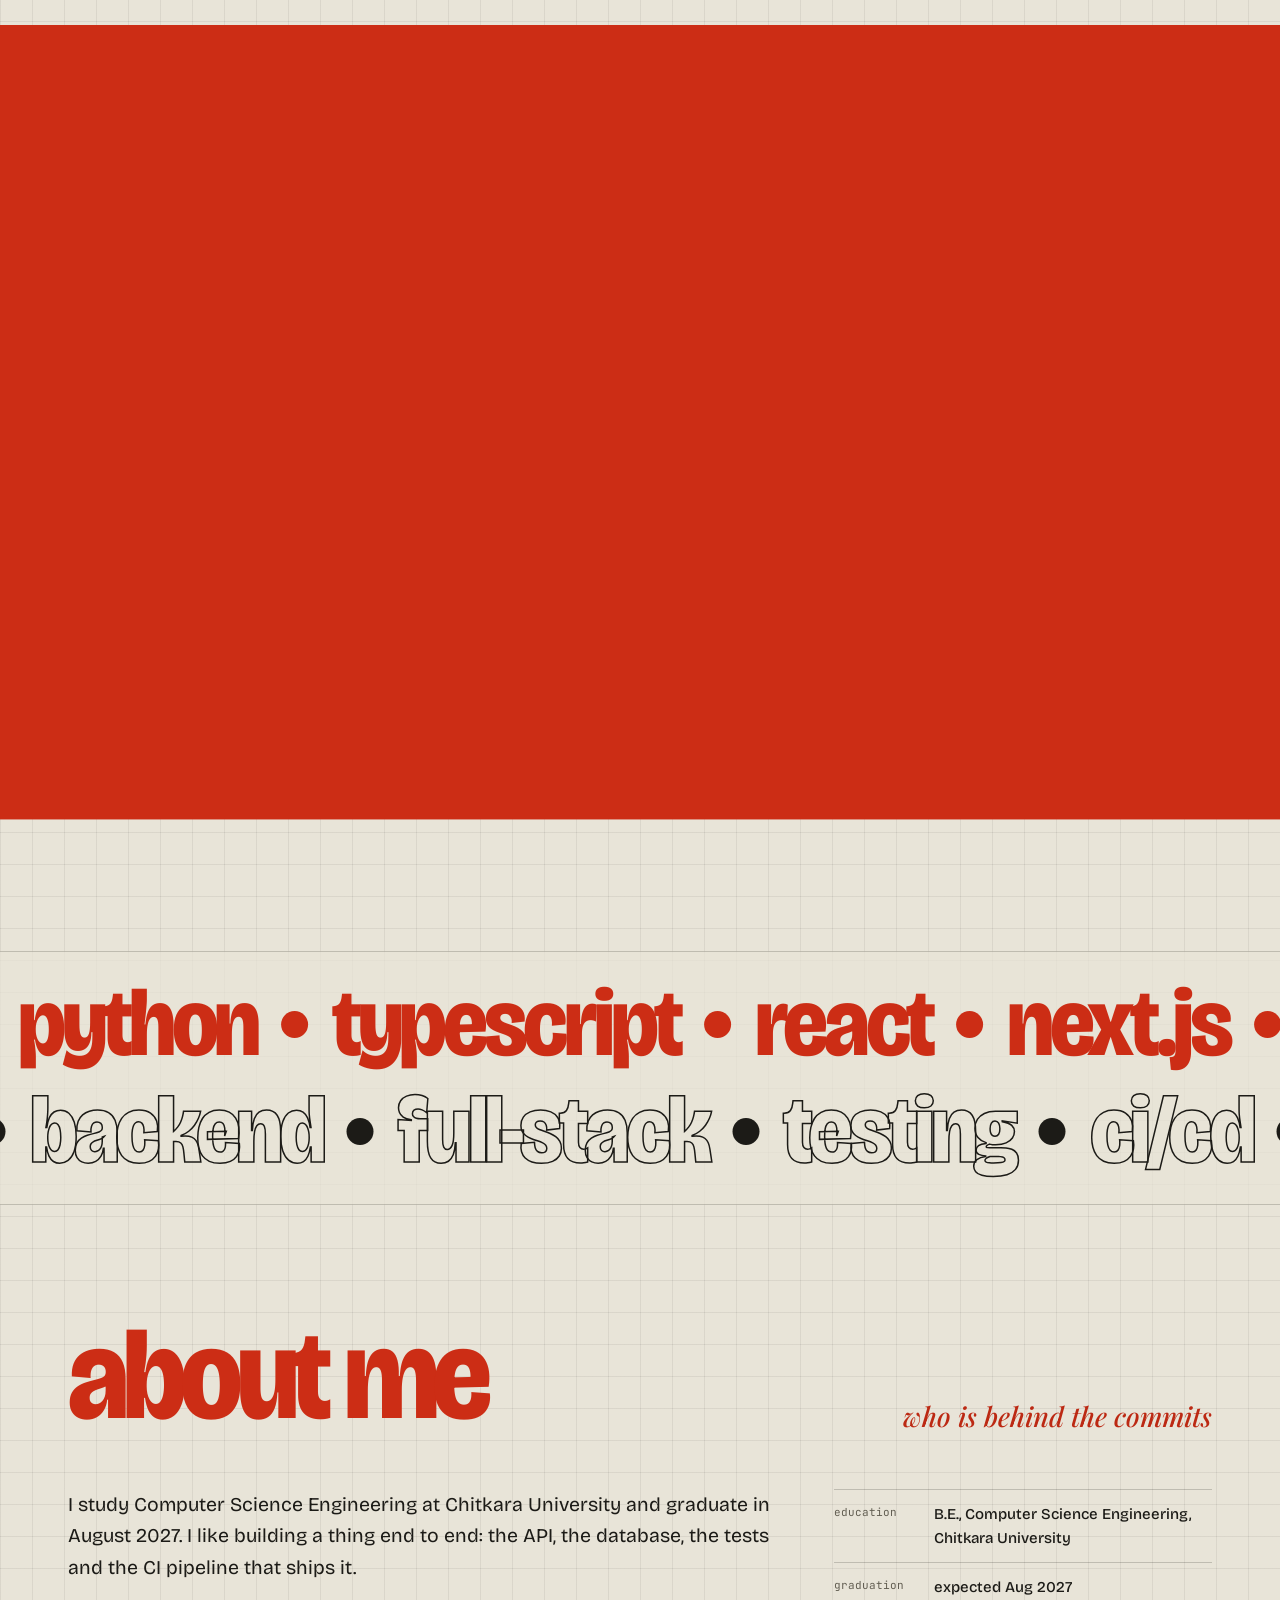
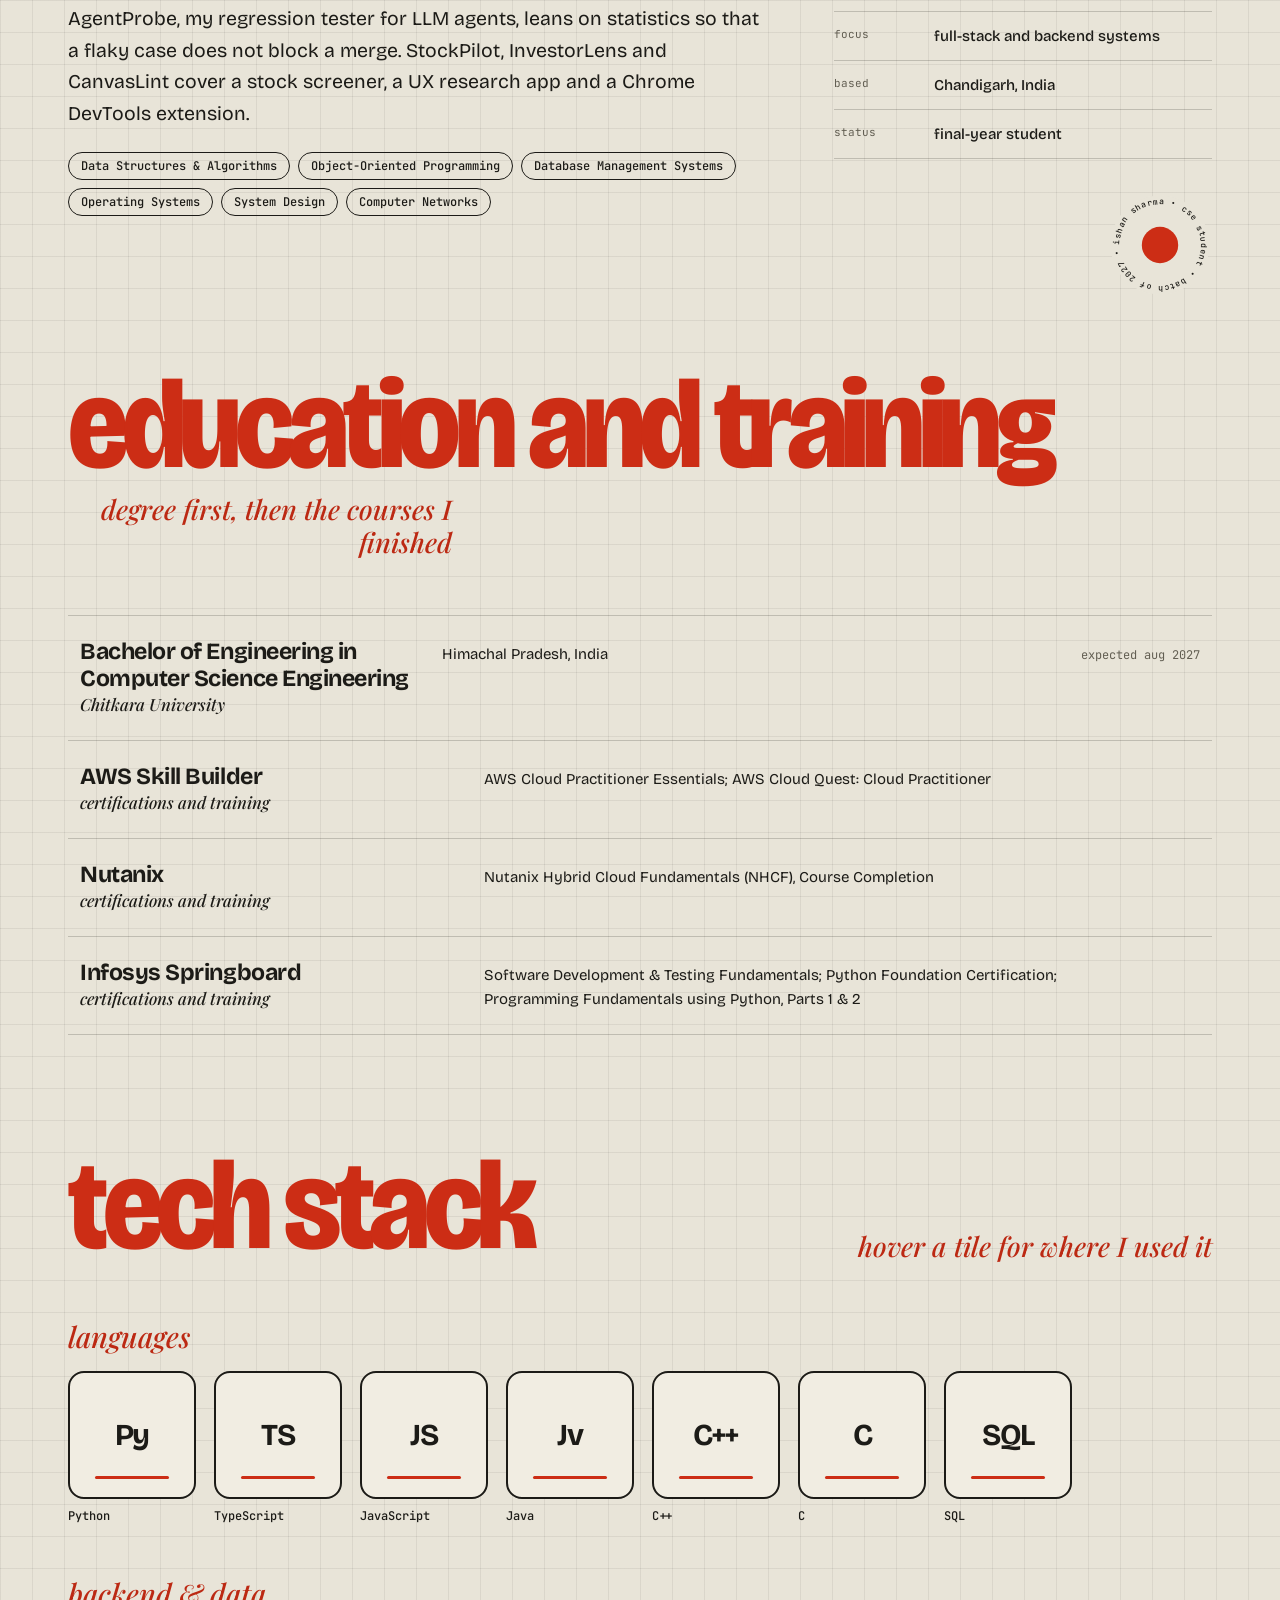
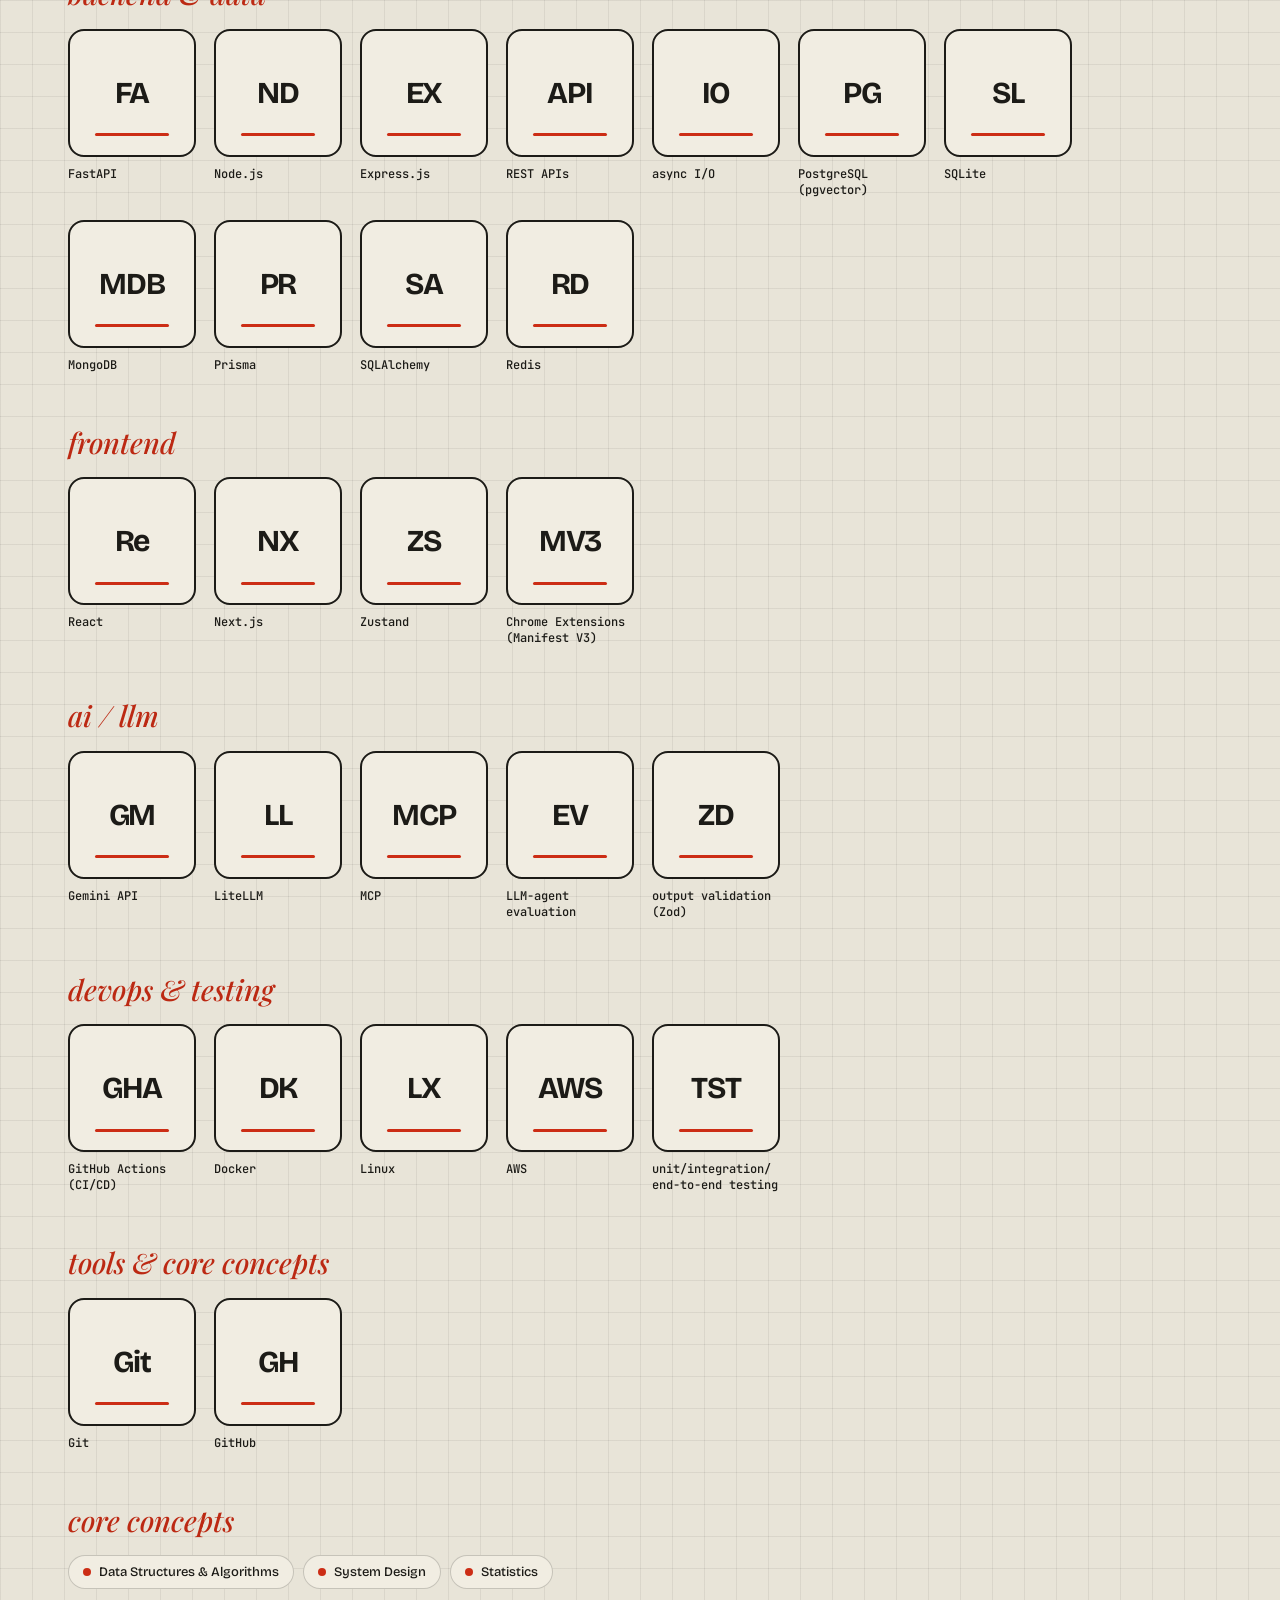
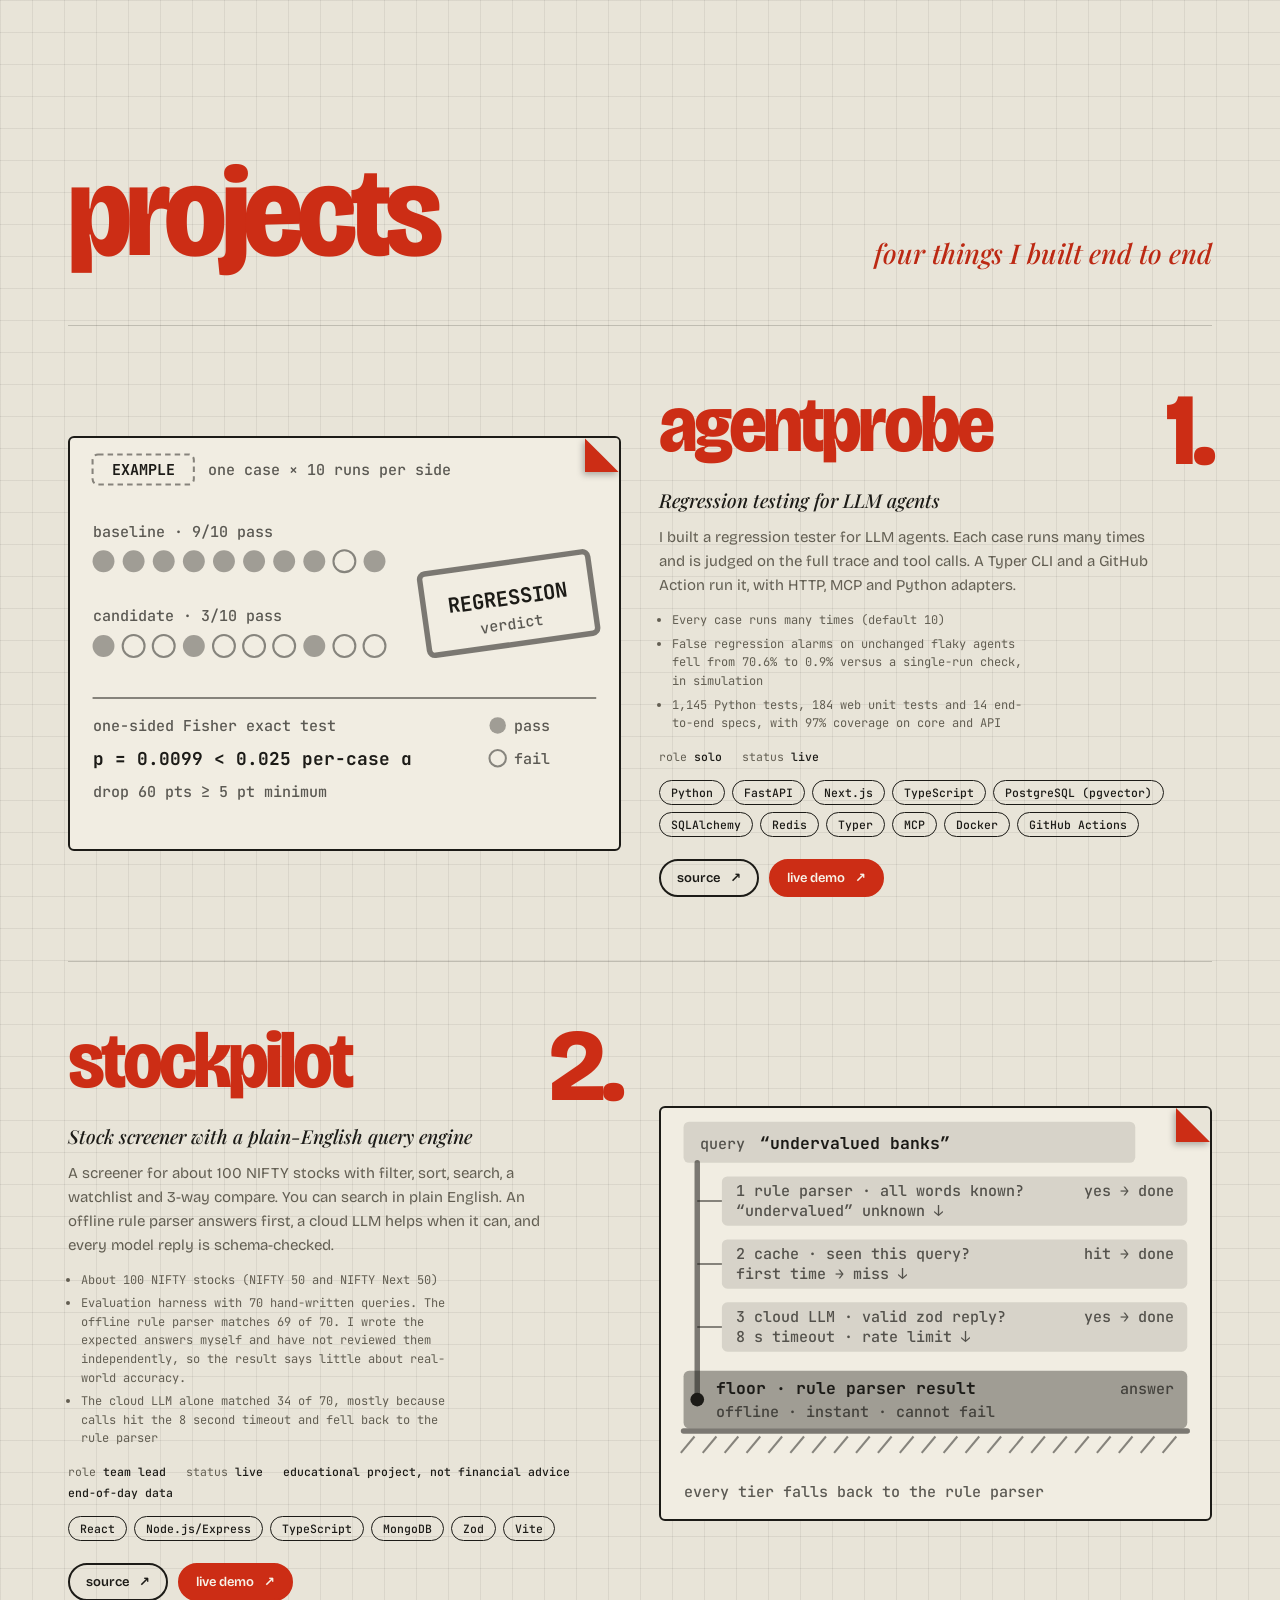
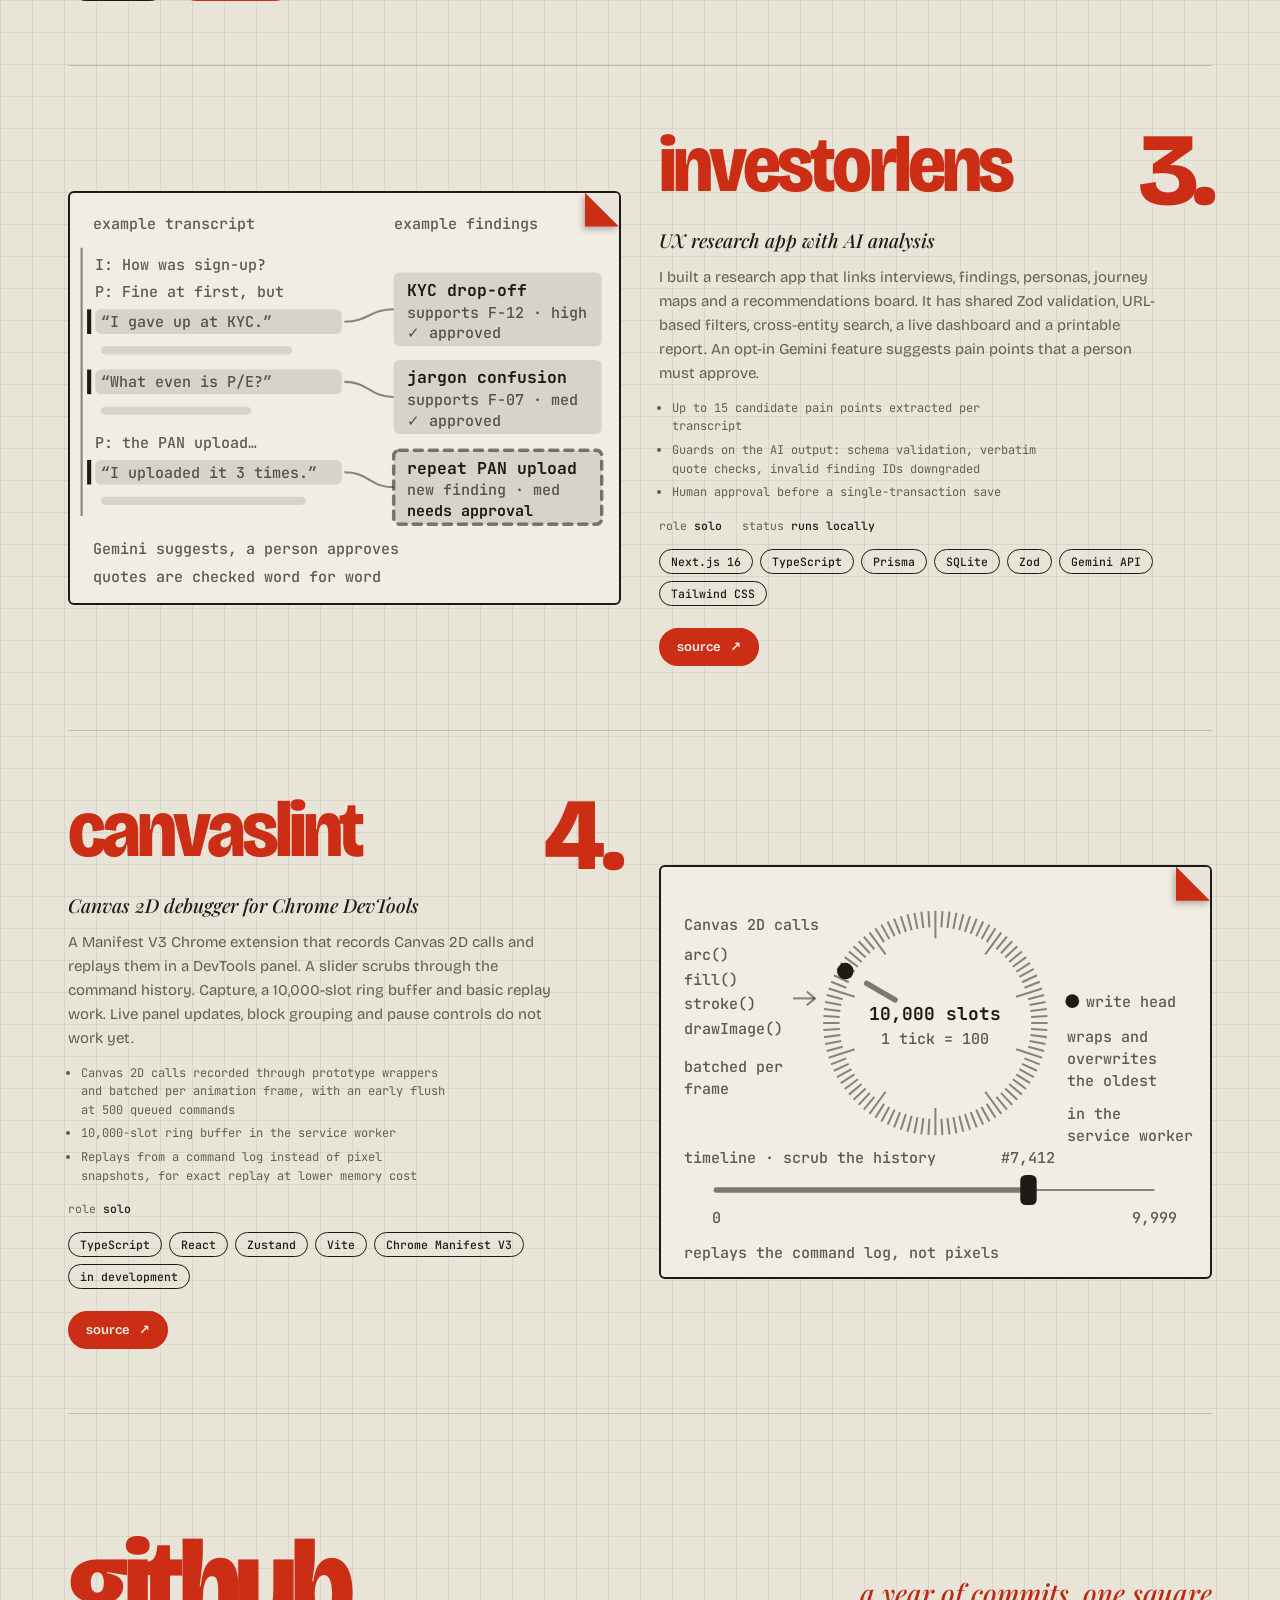
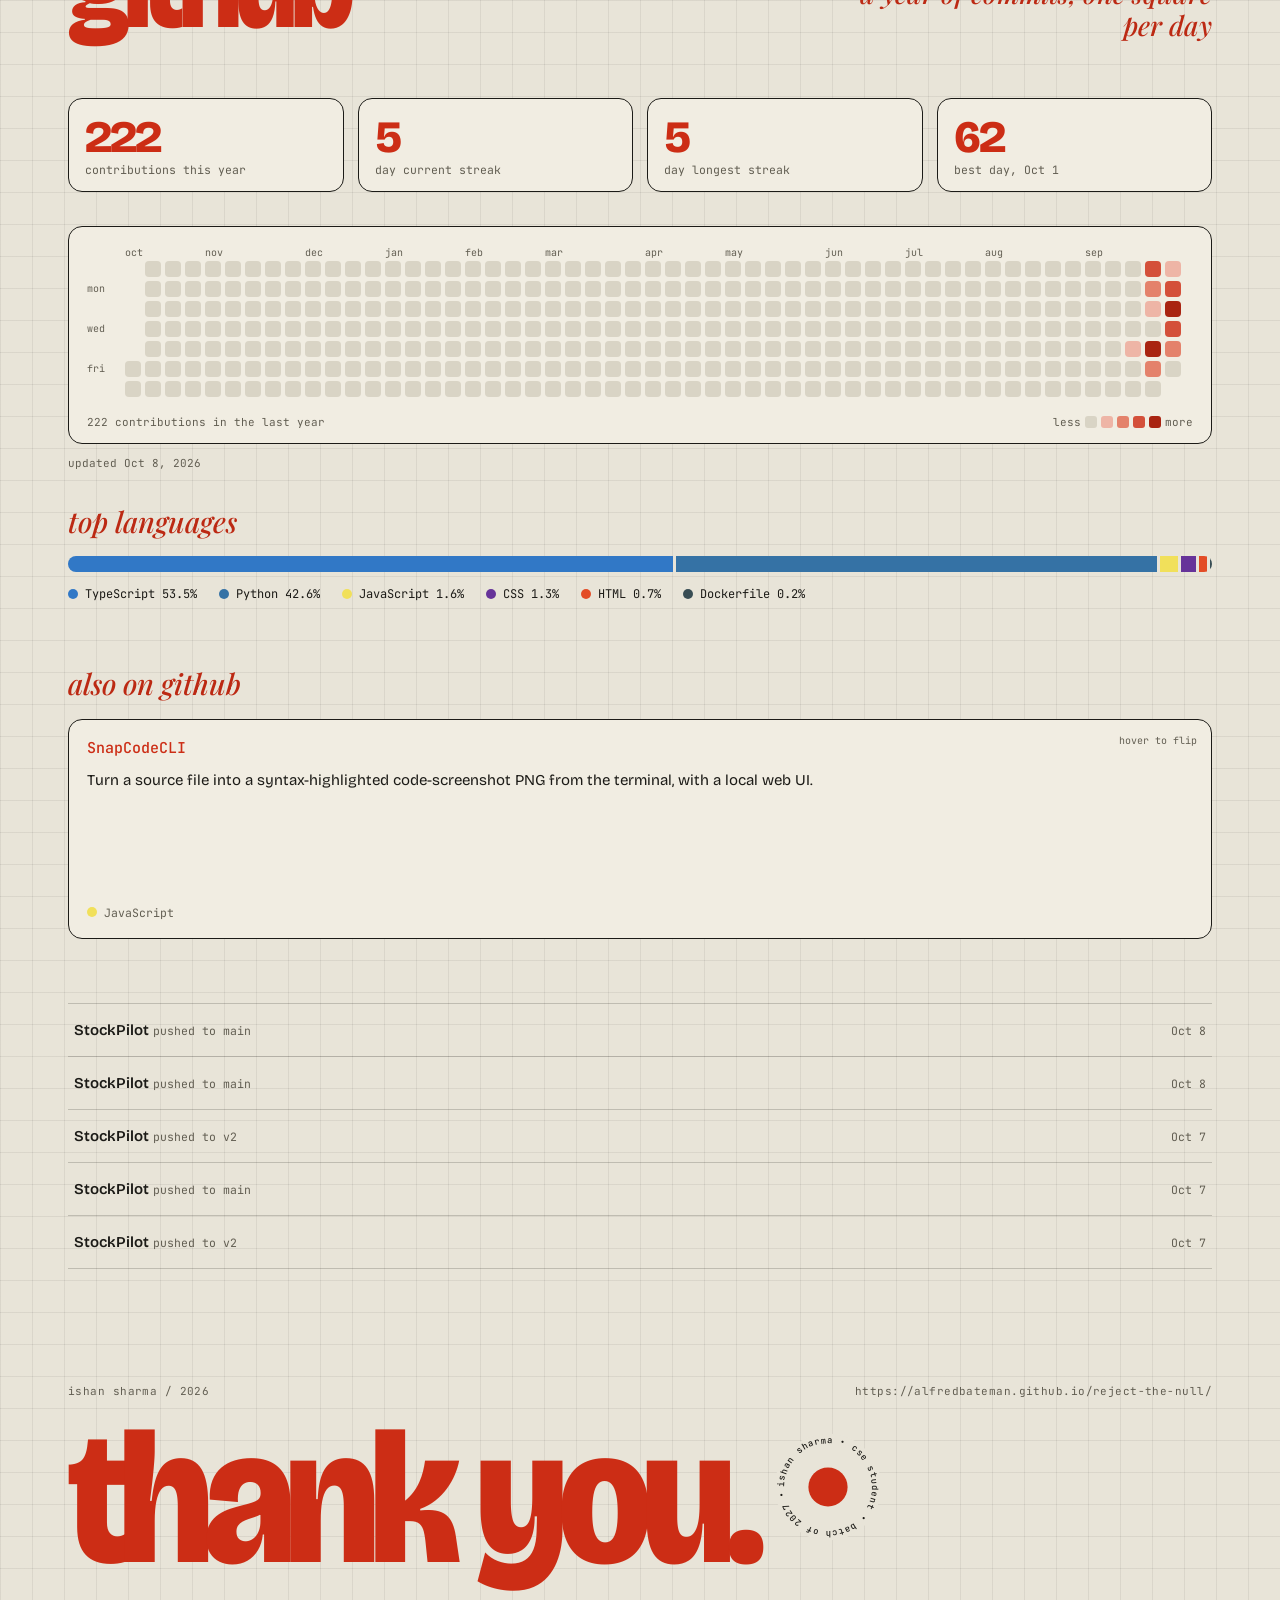
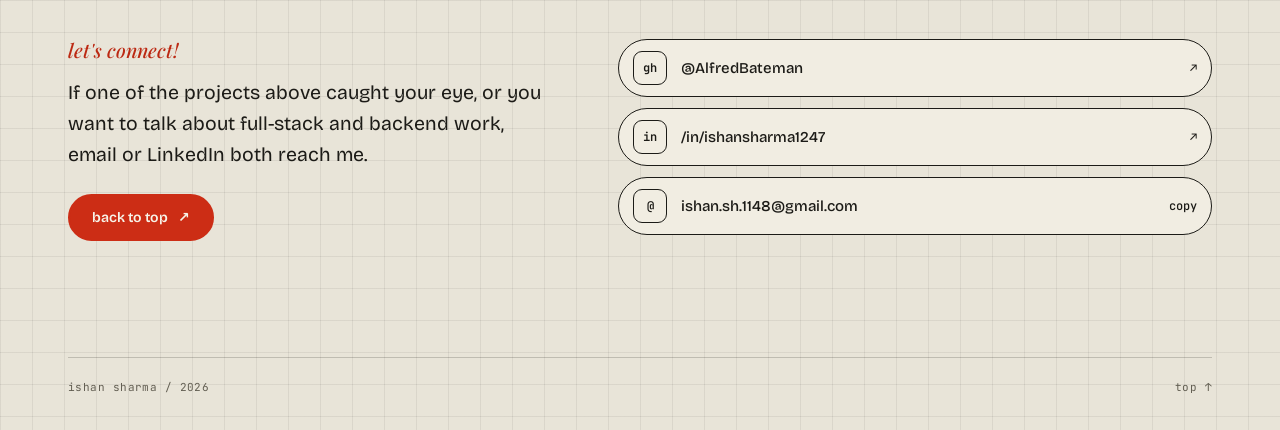
==== commit 4c793207: "Fix ID card and badge text, set StockPilot role to team lead Replace "class of 2027" with "batch of " ====
--- a/index.html
+++ b/index.html
@@ -106,7 +106,7 @@
         <div class="ht"><b>is</b></div>
         <p class="card-hi">Hi! It's Ishan here</p>
         <p class="card-role">(cse student)</p>
-        <p class="card-h">@AlfredBateman &middot; class of 2027</p>
+        <p class="card-h">@AlfredBateman &middot; batch of 2027</p>
       </div>
       <svg class="burst" viewBox="0 0 100 100" aria-hidden="true"><g><polygon id="star" points=""/></g><text x="50" y="56">hi!</text></svg>
       <svg class="badge" data-badge viewBox="0 0 120 120" aria-hidden="true" style="position:absolute;right:-14px;top:96px;width:88px;z-index:3"></svg>
@@ -187,7 +187,7 @@
       <p class="pline" data-reveal>Stock screener with a plain-English query engine</p>
       <p class="pdesc" data-reveal>A screener for about 100 NIFTY stocks with filter, sort, search, a watchlist and 3-way compare. You can search in plain English. An offline rule parser answers first, a cloud LLM helps when it can, and every model reply is schema-checked.</p>
       <ul class="pmetrics" data-reveal><li>About 100 NIFTY stocks (NIFTY 50 and NIFTY Next 50)</li><li>Evaluation harness with 70 hand-written queries. The offline rule parser matches 69 of 70. I wrote the expected answers myself and have not reviewed them independently, so the result says little about real-world accuracy.</li><li>The cloud LLM alone matched 34 of 70, mostly because calls hit the 8 second timeout and fell back to the rule parser</li></ul>
-      <div class="pmeta" data-reveal><span>role <b>solo</b></span><span>status <b>live</b></span><span><b>educational project, not financial advice</b></span><span><b>end-of-day data</b></span></div>
+      <div class="pmeta" data-reveal><span>role <b>team lead</b></span><span>status <b>live</b></span><span><b>educational project, not financial advice</b></span><span><b>end-of-day data</b></span></div>
       <div class="tags" data-reveal><span class="tag">React</span><span class="tag">Node.js/Express</span><span class="tag">TypeScript</span><span class="tag">MongoDB</span><span class="tag">Zod</span><span class="tag">Vite</span></div>
       <div class="plinks" data-reveal><a class="btn sm" href="https://github.com/AlfredBateman/StockPilot" target="_blank" rel="noopener" data-magnet>source <span class="arr">&#8599;</span></a><a class="btn sm solid" href="https://stockpilot-hw7d.onrender.com/" target="_blank" rel="noopener" data-magnet>live demo <span class="arr">&#8599;</span></a></div>
     </div>
--- a/css/base.css
+++ b/css/base.css
@@ -1,7 +1,7 @@
 [hidden]{display:none!important}
 
 *{box-sizing:border-box}
-html{scroll-behavior:smooth}
+html{scroll-behavior:smooth;-webkit-text-size-adjust:100%;text-size-adjust:100%;-webkit-tap-highlight-color:rgba(204,45,21,.18)}
 html.lock{overflow:hidden}
 body{margin:0;background-color:var(--paper);color:var(--ink);font:400 15px/1.6 var(--display);
   background-image:linear-gradient(var(--grid) 1px,transparent 1px),linear-gradient(90deg,var(--grid) 1px,transparent 1px);
@@ -12,8 +12,8 @@
 :focus-visible{outline:3px solid var(--red);outline-offset:3px}
 .links a:focus-visible{outline-offset:-3px}
 ::selection{background:var(--red);color:var(--onred)}
-section{scroll-margin-top:64px}
-.wrap{max-width:1240px;margin:0 auto;padding-inline:var(--gut)}
+section,.hero{scroll-margin-top:64px}
+.wrap{max-width:1240px;margin:0 auto;padding-left:max(var(--gut),env(safe-area-inset-left,0px));padding-right:max(var(--gut),env(safe-area-inset-right,0px))}
 .sec{padding-block:clamp(56px,9vw,120px)}
 .mono{font-family:var(--mono)}
 
@@ -33,37 +33,41 @@
 main{overflow-x:clip}
 
 /* nav */
-.nav{position:sticky;top:env(safe-area-inset-top,0px);z-index:50;background:color-mix(in srgb,var(--paper) 88%,transparent);
+.nav{position:sticky;top:0;padding-top:env(safe-area-inset-top,0px);z-index:50;background:color-mix(in srgb,var(--paper) 88%,transparent);
   -webkit-backdrop-filter:blur(10px);backdrop-filter:blur(10px);border-bottom:1px solid var(--line)}
-.nav-in{max-width:1240px;margin:0 auto;padding:8px var(--gut);display:flex;align-items:center;gap:12px}
+.nav-in{max-width:1240px;margin:0 auto;padding:8px max(var(--gut),env(safe-area-inset-right,0px)) 8px max(var(--gut),env(safe-area-inset-left,0px));display:flex;align-items:center;gap:12px}
 .logo{display:flex;align-items:center;gap:9px;font:800 1.15rem var(--display);letter-spacing:-.04em;text-transform:lowercase;flex:none}
 .logo i{width:16px;height:16px;border-radius:50%;background:var(--red);transition:transform .4s cubic-bezier(.3,1.6,.5,1)}
-.logo:hover i{transform:scale(1.6)}
-.links{display:flex;gap:2px;margin-left:auto;overflow-x:auto;scrollbar-width:none;min-width:0}
+@media(hover:hover) and (pointer:fine){.logo:hover i{transform:scale(1.6)}}
+.links{display:flex;gap:2px;margin-left:auto;overflow-x:auto;overscroll-behavior-x:contain;scrollbar-width:none;min-width:0}
 .links::-webkit-scrollbar{display:none}
 .links a{position:relative;padding:7px 11px;font:500 12.5px var(--mono);border-radius:99px;overflow:hidden;isolation:isolate;transition:color .25s;white-space:nowrap}
 .links a::before{content:"";position:absolute;inset:0;background:var(--red);transform:translateY(101%);transition:transform .35s cubic-bezier(.7,0,.2,1);z-index:-1}
-.links a:hover{color:var(--onred)}
-.links a:hover::before{transform:none}
+@media(hover:hover) and (pointer:fine){
+  .links a:hover{color:var(--onred)}
+  .links a:hover::before{transform:none}
+}
 .nbtn{flex:none;display:inline-flex;align-items:center;gap:7px;padding:6px 11px;border:1.5px solid var(--ink);border-radius:99px;font:500 12px var(--mono);transition:background .25s,color .25s,border-color .25s}
-.nbtn:hover{background:var(--ink);color:var(--paper)}
+@media(hover:hover) and (pointer:fine){.nbtn:hover{background:var(--ink);color:var(--paper)}}
 .nbtn .half{width:11px;height:11px;border-radius:50%;border:1.5px solid currentColor;background:linear-gradient(90deg,currentColor 50%,transparent 50%)}
 .progress{position:absolute;left:0;bottom:-1px;height:2px;width:100%;background:var(--red);transform-origin:0 50%;transform:scaleX(0)}
-@media(max-width:700px){#replay .t{display:none}}
+@media(max-width:700px),(pointer:coarse) and (max-height:500px){#replay .t{display:none}}
 @media(max-width:520px){.logo,#themeLabel{display:none}.nav-in{gap:6px}.nbtn{padding:6px 9px}.links a{padding:7px 5px;font-size:11px}.mega{font-size:42vw}}
-@media(max-width:380px){.nav-in{flex-wrap:wrap;row-gap:2px}.links{order:3;flex:1 1 100%;margin:0;justify-content:space-between}.logo{display:flex}}
+@media(max-width:380px){.nav-in{flex-wrap:wrap;row-gap:2px}.links{order:3;flex:1 1 100%;margin:0;justify-content:space-between}.logo{display:flex}section,.hero{scroll-margin-top:88px}}
 
 /* buttons */
 .btn{position:relative;display:inline-flex;align-items:center;gap:10px;padding:13px 22px;border-radius:99px;border:2px solid var(--ink);
   font:600 14px var(--display);overflow:hidden;isolation:isolate;transition:color .3s,border-color .3s}
 .btn::before{content:"";position:absolute;inset:0;background:var(--red);transform:translateY(101%);transition:transform .45s cubic-bezier(.7,0,.2,1);z-index:-1}
-.btn:hover{color:var(--onred);border-color:var(--red)}
-.btn:hover::before{transform:none}
+@media(hover:hover) and (pointer:fine){
+  .btn:hover{color:var(--onred);border-color:var(--red)}
+  .btn:hover::before{transform:none}
+}
 .btn.solid{background:var(--red);color:var(--onred);border-color:var(--red)}
 .btn.solid::before{background:var(--ink)}
-.btn.solid:hover{color:var(--paper);border-color:var(--ink)}
+@media(hover:hover) and (pointer:fine){.btn.solid:hover{color:var(--paper);border-color:var(--ink)}}
 .btn .arr{display:inline-block;transition:transform .35s cubic-bezier(.3,1.6,.5,1)}
-.btn:hover .arr{transform:translate(3px,-3px) rotate(8deg)}
+@media(hover:hover) and (pointer:fine){.btn:hover .arr{transform:translate(3px,-3px) rotate(8deg)}}
 .btn.sm{padding:9px 16px;font-size:13px}
 
 /* pointer-lit rim */
@@ -71,7 +75,16 @@
 .lit::before{content:"";position:absolute;inset:-1px;border-radius:inherit;padding:2px;pointer-events:none;opacity:0;transition:opacity .3s;
   background:radial-gradient(180px circle at var(--mx,50%) var(--my,50%),var(--red),transparent 65%);
   -webkit-mask:linear-gradient(#000 0 0) content-box,linear-gradient(#000 0 0);-webkit-mask-composite:xor;mask:linear-gradient(#000 0 0) content-box exclude,linear-gradient(#000 0 0);mask-composite:exclude}
-.lit:hover::before{opacity:1}
+@media(hover:hover) and (pointer:fine){.lit:hover::before{opacity:1}}
+
+/* touch: 44px hit areas without moving anything (the link fill is hover-only, so it never shows here) */
+@media(pointer:coarse){
+  .links{padding-block:8px;margin-block:-8px}
+  .links a{padding-block:15px;margin-block:-8px;min-width:44px;text-align:center}
+  .btn.sm{padding-block:11px}
+  .nbtn,.skip,.logo,.back a,.meta a{position:relative}
+  .nbtn::after,.skip::after,.logo::after,.back a::after,.meta a::after{content:"";position:absolute;inset:min(0px,calc(50% - 22px));z-index:1}
+}
 
 @media(prefers-reduced-motion:reduce){
   *,*::before,*::after{animation:none!important;transition-duration:.01ms!important}
--- a/css/sections.css
+++ b/css/sections.css
@@ -21,10 +21,12 @@
 .ht{position:relative;aspect-ratio:1/1.02;border-radius:8px;overflow:hidden;background:var(--ink);isolation:isolate;transition:background .4s;display:flex;align-items:flex-end}
 .ht::before{content:"";position:absolute;inset:0;z-index:-1;background:radial-gradient(circle at center,var(--paper) 0 1.4px,transparent 1.9px) 0 0/9px 9px;opacity:.55;
   -webkit-mask-image:radial-gradient(circle at 72% 28%,#000 8%,transparent 78%);mask-image:radial-gradient(circle at 72% 28%,#000 8%,transparent 78%);transition:transform .8s}
-.idcard:hover .ht{background:var(--red)}
-.idcard:hover .ht::before{transform:scale(1.25) rotate(6deg)}
+@media(hover:hover) and (pointer:fine){
+  .idcard:hover .ht{background:var(--red)}
+  .idcard:hover .ht::before{transform:scale(1.25) rotate(6deg)}
+}
 .ht b{font:italic 700 clamp(5.5rem,13vw,8.5rem)/.8 var(--serif);color:var(--red);padding:0 0 6px 10px;transition:color .4s,transform .5s cubic-bezier(.3,1.6,.5,1)}
-.idcard:hover .ht b{color:var(--onred);transform:translateY(-6px) rotate(-4deg)}
+@media(hover:hover) and (pointer:fine){.idcard:hover .ht b{color:var(--onred);transform:translateY(-6px) rotate(-4deg)}}
 .card-hi{margin-top:14px;font:italic 500 1.35rem/1.15 var(--serif);color:var(--red);text-align:center}
 .card-role{font:italic 500 1rem var(--serif);color:var(--red);text-align:center}
 .card-h{margin-top:8px;text-align:center;font:400 11px var(--mono);color:var(--muted);border-top:1px dashed var(--red);padding-top:8px}
@@ -36,11 +38,14 @@
 
 /* badge */
 .badge{display:block;overflow:visible}
+.badge .bdbg{fill:var(--paper)}
 .badge .spin{transform-origin:60px 60px;animation:spin 14s linear infinite}
 .badge .bt{font:500 9.4px var(--mono);fill:var(--ink);letter-spacing:.05em}
 .badge .bd{fill:var(--red);transition:transform .45s cubic-bezier(.3,1.6,.5,1);transform-origin:60px 60px}
-.badge:hover .bd{transform:scale(1.5)}
-.badge:hover .spin{animation-duration:3.5s}
+@media(hover:hover) and (pointer:fine){
+  .badge:hover .bd{transform:scale(1.5)}
+  .badge:hover .spin{animation-duration:3.5s}
+}
 @keyframes spin{to{transform:rotate(360deg)}}
 
 @media(max-width:820px){
@@ -49,6 +54,7 @@
   .stamp{left:calc(100% + 6px);right:auto;top:28%}
 }
 @media(max-width:520px){.stamp{left:auto;right:0;top:-18px}}
+@media(max-width:380px){.idcard{width:min(300px,calc(100% - 36px))}}
 
 /* marquee */
 .mq{border-block:1px solid var(--line);overflow:hidden;padding-block:clamp(10px,2vw,22px);display:flex;flex-direction:column;gap:6px;background:color-mix(in srgb,var(--paper) 70%,transparent)}
@@ -57,9 +63,8 @@
 .mq-set{display:flex;align-items:center;flex:none}
 .mq-set span{font:800 clamp(2.4rem,7.5vw,6rem)/1.05 var(--display);font-stretch:88%;letter-spacing:-.045em;text-transform:lowercase;padding-inline:.25em;transition:color .25s}
 .mq-a span{color:var(--red)}
-.mq-a span:hover{color:var(--ink)}
 .mq-b span{color:transparent;-webkit-text-stroke:1.5px var(--ink)}
-.mq-b span:hover{color:var(--ink)}
+@media(hover:hover) and (pointer:fine){.mq-a span:hover,.mq-b span:hover{color:var(--ink)}}
 .mq-set i{width:.28em;height:.28em;flex:none;border-radius:50%;background:var(--red);font-size:clamp(2.4rem,7.5vw,6rem)}
 .mq-b i{background:var(--ink)}
 
@@ -69,24 +74,26 @@
 .about-txt p+p{margin-top:1em}
 .facts{margin:0;display:grid;gap:0;border-top:1px solid var(--line)}
 .facts div{display:grid;grid-template-columns:88px minmax(0,1fr);gap:12px;padding:12px 0;border-bottom:1px solid var(--line);transition:padding .3s,background .3s}
-.facts div:hover{padding-left:10px;background:color-mix(in srgb,var(--red) 10%,transparent)}
+@media(hover:hover) and (pointer:fine){.facts div:hover{padding-left:10px;background:color-mix(in srgb,var(--red) 10%,transparent)}}
 .facts dt{font:400 11px/1.9 var(--mono);color:var(--muted);text-transform:lowercase}
 .facts dd{margin:0;font-weight:500}
 .chips{display:flex;flex-wrap:wrap;gap:8px;margin-top:22px}
 .chip{padding:5px 12px;border:1.5px solid var(--ink);border-radius:99px;font:500 12px var(--mono);transition:background .25s,color .25s,transform .35s cubic-bezier(.3,1.6,.5,1),border-color .25s;cursor:default}
-.chip:hover{background:var(--red);color:var(--onred);border-color:var(--red);transform:translateY(-4px) rotate(-3deg)}
+@media(hover:hover) and (pointer:fine){.chip:hover{background:var(--red);color:var(--onred);border-color:var(--red);transform:translateY(-4px) rotate(-3deg)}}
 .about-badge{width:104px;margin:34px 0 0 auto}
 .xp{margin-top:clamp(36px,6vw,72px);border-top:1px solid var(--line)}
 .row{position:relative;display:grid;grid-template-columns:minmax(0,1.1fr) minmax(0,2fr) auto;gap:6px 24px;align-items:baseline;padding:22px 12px;border-bottom:1px solid var(--line);
   overflow:hidden;isolation:isolate;transition:color .3s,padding .45s cubic-bezier(.3,1,.4,1)}
 .row::before{content:"";position:absolute;inset:0;background:var(--red);transform:scaleY(0);transform-origin:50% 100%;transition:transform .5s cubic-bezier(.7,0,.2,1);z-index:-1}
-.row:hover{color:var(--onred);padding-left:30px}
-.row:hover::before{transform:scaleY(1)}
+@media(hover:hover) and (pointer:fine){
+  .row:hover{color:var(--onred);padding-left:30px}
+  .row:hover::before{transform:scaleY(1)}
+}
 .row h3{margin:0;font:700 clamp(1.1rem,2vw,1.45rem)/1.2 var(--display);letter-spacing:-.02em}
 .row .org{font:italic 500 1.05rem var(--serif)}
 .row .what{color:inherit;max-width:60ch}
 .row .when{font:400 12px var(--mono);color:var(--muted);transition:color .3s;white-space:nowrap}
-.row:hover .when{color:inherit}
+@media(hover:hover) and (pointer:fine){.row:hover .when{color:inherit}}
 @media(max-width:820px){.about-grid{grid-template-columns:minmax(0,1fr)}.row{grid-template-columns:minmax(0,1fr)}.row .when{order:-1}}
 
 /* stack */
@@ -97,18 +104,21 @@
   font:700 clamp(1.4rem,3vw,1.9rem) var(--display);letter-spacing:-.04em;
   transition:transform .4s cubic-bezier(.3,1.7,.5,1),background .25s,color .25s,border-color .25s,box-shadow .3s}
 .tile .box::after{content:"";position:absolute;left:20%;right:20%;bottom:15%;height:3px;border-radius:3px;background:var(--red);transition:left .35s,right .35s,background .25s}
-.tile:hover .box{transform:translateY(-9px) rotate(-4deg);background:var(--red);color:var(--onred);border-color:var(--red);box-shadow:0 14px 0 -8px var(--line)}
-.tile:hover .box::after{left:9%;right:9%;background:var(--onred)}
+@media(hover:hover) and (pointer:fine){
+  .tile:hover .box{transform:translateY(-9px) rotate(-4deg);background:var(--red);color:var(--onred);border-color:var(--red);box-shadow:0 14px 0 -8px var(--line)}
+  .tile:hover .box::after{left:9%;right:9%;background:var(--onred)}
+}
 .tile .name{font:500 12px var(--mono);overflow-wrap:anywhere}
 .tile::before{content:attr(data-tip);position:absolute;left:50%;bottom:calc(100% + 12px);transform:translate(-50%,6px);opacity:0;pointer-events:none;width:max-content;max-width:min(240px,80vw);text-align:center;
   background:var(--ink);color:var(--paper);font:500 11px var(--mono);padding:4px 9px;border-radius:6px;transition:opacity .2s,transform .25s;z-index:3}
-.tile:hover::before{opacity:1;transform:translate(-50%,0)}
-.pills{display:flex;flex-wrap:wrap;gap:9px}
+@media(hover:hover) and (pointer:fine){.tile:hover::before{opacity:1;transform:translate(-50%,0)}}.pills{display:flex;flex-wrap:wrap;gap:9px}
 .pill{display:inline-flex;align-items:center;gap:8px;padding:8px 14px;border-radius:99px;background:var(--card);border:1.5px solid var(--line);font:500 13px var(--display);
   transition:border-color .25s,transform .35s cubic-bezier(.3,1.6,.5,1),background .25s}
 .pill::before{content:"";width:8px;height:8px;border-radius:50%;background:var(--red);transition:transform .35s cubic-bezier(.3,1.6,.5,1)}
-.pill:hover{border-color:var(--ink);transform:translateY(-3px);background:var(--paper2)}
-.pill:hover::before{transform:scale(1.7)}
+@media(hover:hover) and (pointer:fine){
+  .pill:hover{border-color:var(--ink);transform:translateY(-3px);background:var(--paper2)}
+  .pill:hover::before{transform:scale(1.7)}
+}
 
 /* projects */
 .project{display:grid;grid-template-columns:repeat(12,minmax(0,1fr));gap:clamp(18px,3vw,44px);align-items:center;padding-block:clamp(34px,5vw,70px);border-top:1px solid var(--line)}
@@ -119,40 +129,43 @@
 .ptop{display:flex;justify-content:space-between;align-items:flex-start;gap:16px}
 .pname{margin:0;font-family:var(--display);font-weight:800;font-stretch:88%;font-size:clamp(2.5rem,6.2vw,5rem);line-height:.88;letter-spacing:-.05em;color:var(--red);text-transform:lowercase}
 .num{font:800 clamp(3rem,8vw,6.5rem)/.8 var(--display);letter-spacing:-.05em;color:var(--red);transition:transform .5s cubic-bezier(.3,1.6,.5,1)}
-.project:hover .num{transform:translateY(-6px) rotate(-5deg)}
+@media(hover:hover) and (pointer:fine){.project:hover .num{transform:translateY(-6px) rotate(-5deg)}}
 .pline{margin-top:16px;font:italic 500 1.2rem/1.3 var(--serif)}
 .pdesc{margin-top:12px;max-width:50ch;color:var(--muted)}
 .pmeta{display:flex;gap:6px 20px;flex-wrap:wrap;margin-top:16px;font:400 11.5px var(--mono);color:var(--muted)}
 .pmeta b{color:var(--ink);font-weight:500}
 .pmetrics{margin:14px 0 0;padding-left:1.1em;max-width:54ch;font:400 12px/1.55 var(--mono);color:var(--muted)}
+@media(max-width:820px){.pmetrics{font-size:14px}}
 .pmetrics li+li{margin-top:5px}
 .pn{font:800 30px var(--display);letter-spacing:-.04em;fill:var(--ink);opacity:.55;text-anchor:middle}
 .tags{display:flex;flex-wrap:wrap;gap:7px;margin-top:16px}
 .tag{padding:4px 11px;border:1.5px solid var(--ink);border-radius:99px;font:500 11.5px var(--mono);transition:background .25s,color .25s,border-color .25s,transform .3s cubic-bezier(.3,1.6,.5,1)}
-.tag:hover{background:var(--ink);color:var(--paper);transform:translateY(-3px)}
+@media(hover:hover) and (pointer:fine){.tag:hover{background:var(--ink);color:var(--paper);transform:translateY(-3px)}}
 .plinks{display:flex;gap:10px;flex-wrap:wrap;margin-top:22px}
 .shot{position:relative;aspect-ratio:4/3;max-width:100%;background:var(--card);border:2px solid var(--ink);border-radius:6px;overflow:hidden;
   transform-style:preserve-3d;transition:transform .5s cubic-bezier(.2,.8,.2,1),box-shadow .4s;box-shadow:0 0 0 0 var(--line)}
-.shot:hover{transition:transform .12s linear,box-shadow .4s;box-shadow:12px 14px 0 -2px var(--line)}
+@media(hover:hover) and (pointer:fine){.shot:hover{transition:transform .12s linear,box-shadow .4s;box-shadow:12px 14px 0 -2px var(--line)}}
 .shot svg{width:100%;height:100%;display:block}
 .shot .glare{position:absolute;inset:0;pointer-events:none;opacity:0;transition:opacity .3s;background:radial-gradient(260px circle at var(--mx,50%) var(--my,50%),color-mix(in srgb,var(--paper) 55%,transparent),transparent 65%)}
-.shot:hover .glare{opacity:1}
+@media(hover:hover) and (pointer:fine){.shot:hover .glare{opacity:1}}
 .peel{position:absolute;top:0;right:0;width:34px;height:34px;transition:width .45s cubic-bezier(.3,1.4,.5,1),height .45s cubic-bezier(.3,1.4,.5,1);filter:drop-shadow(-2px 3px 3px rgba(0,0,0,.28));pointer-events:none}
 .peel::before,.peel::after{content:"";position:absolute;inset:0}
 .peel::before{background:var(--paper);clip-path:polygon(0 0,100% 0,100% 100%)}
 .peel::after{background:var(--red);clip-path:polygon(0 0,100% 100%,0 100%)}
-.project:hover .peel{width:84px;height:84px}
+@media(hover:hover) and (pointer:fine){.project:hover .peel{width:84px;height:84px}}
 .tx{font:500 11px var(--mono);fill:var(--ink);opacity:.7}
 .ln{stroke:var(--ink);stroke-width:1.5;fill:none;opacity:.5}
 .bx{fill:var(--ink);opacity:.12}
 .bx2{fill:var(--ink);opacity:.38}
 .acc{fill:var(--ink);transition:fill .4s}
 .route{stroke:var(--ink);stroke-width:4;fill:none;opacity:.55;stroke-linecap:round;transition:stroke .4s}
-.project:hover .acc{fill:var(--red)}
-.project:hover .route{stroke:var(--red);opacity:.9}
 .pulse{fill:none;stroke:var(--ink);stroke-width:2;transform-box:fill-box;transform-origin:center;opacity:0}
-.project:hover .pulse{stroke:var(--red);animation:pulse 1.6s ease-out infinite}
-.project:hover .pulse.p2{animation-delay:.8s}
+@media(hover:hover) and (pointer:fine){
+  .project:hover .acc{fill:var(--red)}
+  .project:hover .route{stroke:var(--red);opacity:.9}
+  .project:hover .pulse{stroke:var(--red);animation:pulse 1.6s ease-out infinite}
+  .project:hover .pulse.p2{animation-delay:.8s}
+}
 @keyframes pulse{from{transform:scale(1);opacity:.7}to{transform:scale(3);opacity:0}}
 @media(max-width:860px){
   .shotwrap,.project.alt .shotwrap{grid-column:1/-1;grid-row:auto}
@@ -185,47 +198,53 @@
 .clink{display:flex;align-items:center;gap:14px;padding:11px 14px;border:1.5px solid var(--ink);border-radius:99px;text-align:left;overflow:hidden;isolation:isolate;
   transition:color .3s,border-color .3s;background:var(--card)}
 .clink::after{content:"";position:absolute;inset:0;background:var(--red);transform:translateX(-101%);transition:transform .5s cubic-bezier(.7,0,.2,1);z-index:-1}
-.clink:hover{color:var(--onred);border-color:var(--red)}
-.clink:hover::after{transform:none}
+@media(hover:hover) and (pointer:fine){
+  .clink:hover{color:var(--onred);border-color:var(--red)}
+  .clink:hover::after{transform:none}
+}
 .clink .ic{flex:none;width:34px;height:34px;border-radius:9px;border:1.5px solid currentColor;display:grid;place-items:center;font:600 12px var(--mono)}
 .clink .tx2{flex:1;min-width:0;overflow-wrap:anywhere;font-weight:500}
 .clink .go{font:500 12px var(--mono);display:inline-block;transition:transform .35s cubic-bezier(.3,1.6,.5,1)}
-.clink:hover .go{transform:translateX(6px)}
+@media(hover:hover) and (pointer:fine){.clink:hover .go{transform:translateX(6px)}}
 @media(max-width:820px){.contact-grid{grid-template-columns:minmax(0,1fr)}}
-.foot{padding-block:0 34px}
+.foot{padding-block:0 calc(34px + env(safe-area-inset-bottom,0px))}
 .foot .meta{border-top:1px solid var(--line);padding-top:22px}
-.foot a:hover{color:var(--red)}
+@media(hover:hover) and (pointer:fine){.foot a:hover{color:var(--red)}}
 
 /* github */
 .gstats{display:grid;grid-template-columns:repeat(auto-fit,minmax(150px,1fr));gap:14px;margin-bottom:clamp(22px,3vw,34px)}
 .gs{border:1.5px solid var(--ink);border-radius:14px;padding:16px 16px 14px;background:var(--card);display:flex;flex-direction:column;gap:2px;
   transition:transform .4s cubic-bezier(.3,1.6,.5,1)}
-.gs:hover{transform:translateY(-6px) rotate(-1deg)}
+@media(hover:hover) and (pointer:fine){.gs:hover{transform:translateY(-6px) rotate(-1deg)}}
 .gs b{font:800 clamp(2rem,4vw,2.8rem)/1 var(--display);letter-spacing:-.04em;color:var(--red);font-variant-numeric:tabular-nums}
 .gs span{font:400 11.5px var(--mono);color:var(--muted)}
 .hm-box{border:1.5px solid var(--ink);border-radius:14px;padding:18px 18px 14px;background:var(--card)}
-.hm-scroll{overflow-x:auto;padding-bottom:10px}
+.hm-scroll{overflow-x:auto;overscroll-behavior-x:contain;padding-bottom:10px}
 .hm{display:grid;grid-template-columns:30px max-content;gap:0 8px;width:max-content}
 .months{position:relative;height:16px;grid-column:2;font:400 10px/16px var(--mono);color:var(--muted)}
 .months span{position:absolute;top:0}
 .days{display:grid;grid-template-rows:repeat(7,16px);gap:4px;font:400 10px/16px var(--mono);color:var(--muted)}
 .cells{display:grid;grid-template-rows:repeat(7,16px);grid-auto-flow:column;grid-auto-columns:16px;gap:4px}
+@media(max-width:820px){.hint,.months,.days{font-size:11px}}
 .cell{width:16px;height:16px;border-radius:4px;background:var(--h0);position:relative;transition:transform .15s,box-shadow .15s}
 .cell.l1{background:var(--h1)}.cell.l2{background:var(--h2)}.cell.l3{background:var(--h3)}.cell.l4{background:var(--h4)}
-.cell:hover{transform:scale(1.7);z-index:2;box-shadow:0 0 0 2px var(--ink)}
+@media(hover:hover) and (pointer:fine){.cell:hover{transform:scale(1.7);z-index:2;box-shadow:0 0 0 2px var(--ink)}}
 .hm-foot{display:flex;justify-content:space-between;align-items:center;gap:10px 20px;flex-wrap:wrap;margin-top:8px;font:400 11px var(--mono);color:var(--muted)}
 .legend{display:flex;align-items:center;gap:4px}
 .legend i{width:12px;height:12px;border-radius:3px;display:block}
 .tt{position:fixed;left:0;top:0;pointer-events:none;z-index:300;background:var(--ink);color:var(--paper);font:500 11px var(--mono);padding:6px 10px;border-radius:6px;white-space:nowrap;opacity:0;transition:opacity .12s}
+.tt.wrap{white-space:normal;max-width:min(240px,calc(100vw - 16px));text-align:center}
 .langs{margin-top:clamp(22px,3vw,34px)}
 .langbar{display:flex;height:16px;gap:3px;border-radius:99px;overflow:hidden}
 .seg{height:100%;transition:transform .3s cubic-bezier(.3,1.6,.5,1),opacity .25s}
-.langbar:hover .seg{opacity:.4}
-.langbar .seg:hover{opacity:1;transform:scaleY(1.9)}
+@media(hover:hover) and (pointer:fine){
+  .langbar:hover .seg{opacity:.4}
+  .langbar .seg:hover{opacity:1;transform:scaleY(1.9)}
+}
 .llist{display:flex;flex-wrap:wrap;gap:6px 22px;margin-top:14px;font:400 12px var(--mono)}
 .act{margin-top:clamp(36px,5vw,64px);border-top:1px solid var(--line)}
 .act a{display:grid;grid-template-columns:minmax(0,1fr) auto;gap:6px 18px;align-items:baseline;padding:14px 6px;border-bottom:1px solid var(--line);transition:padding .35s,background .3s}
-.act a:hover{padding-left:20px;background:color-mix(in srgb,var(--red) 11%,transparent)}
+@media(hover:hover) and (pointer:fine){.act a:hover{padding-left:20px;background:color-mix(in srgb,var(--red) 11%,transparent)}}
 .act b{font-weight:600}
 .act em{font:italic 500 1rem var(--serif);color:var(--red-text)}
 .act small{font:400 11.5px var(--mono);color:var(--muted)}
--- a/css/intro.css
+++ b/css/intro.css
@@ -2,7 +2,8 @@
 #intro{position:fixed;inset:0;z-index:1000;animation:introfail .01s 8s forwards}
 @keyframes introfail{to{visibility:hidden;pointer-events:none}}
 .i-red{position:absolute;inset:0;background:var(--red)}
-.i-paper{position:absolute;inset:0;background-color:var(--paper);display:flex;flex-direction:column;justify-content:space-between;padding:clamp(16px,3vw,32px) var(--gut);overflow:hidden;
+.i-paper{position:absolute;inset:0;background-color:var(--paper);display:flex;flex-direction:column;justify-content:space-between;overflow:hidden;
+  padding:max(clamp(16px,3vw,32px),env(safe-area-inset-top,0px)) max(var(--gut),env(safe-area-inset-right,0px)) max(clamp(16px,3vw,32px),env(safe-area-inset-bottom,0px)) max(var(--gut),env(safe-area-inset-left,0px));
   background-image:linear-gradient(var(--grid) 1px,transparent 1px),linear-gradient(90deg,var(--grid) 1px,transparent 1px);background-size:32px 32px}
 .i-center{position:relative;display:flex;flex-direction:column;align-items:center;text-align:center;gap:4px}
 .i-script{font:italic 500 clamp(1.2rem,3vw,2rem) var(--serif);color:var(--ink)}
@@ -14,7 +15,7 @@
 .i-bar{flex:1;min-width:120px;height:3px;background:var(--line);align-self:center}
 .i-bar i{display:block;height:100%;background:var(--red);transform-origin:0 50%;transform:scaleX(0)}
 .skip{font:500 12px var(--mono);padding:7px 13px;border:1.5px solid var(--ink);border-radius:99px;transition:background .25s,color .25s}
-.skip:hover{background:var(--ink);color:var(--paper)}
+@media(hover:hover) and (pointer:fine){.skip:hover{background:var(--ink);color:var(--paper)}}
 .pre,.i-word .ch{opacity:0}
 
 /* cursor */
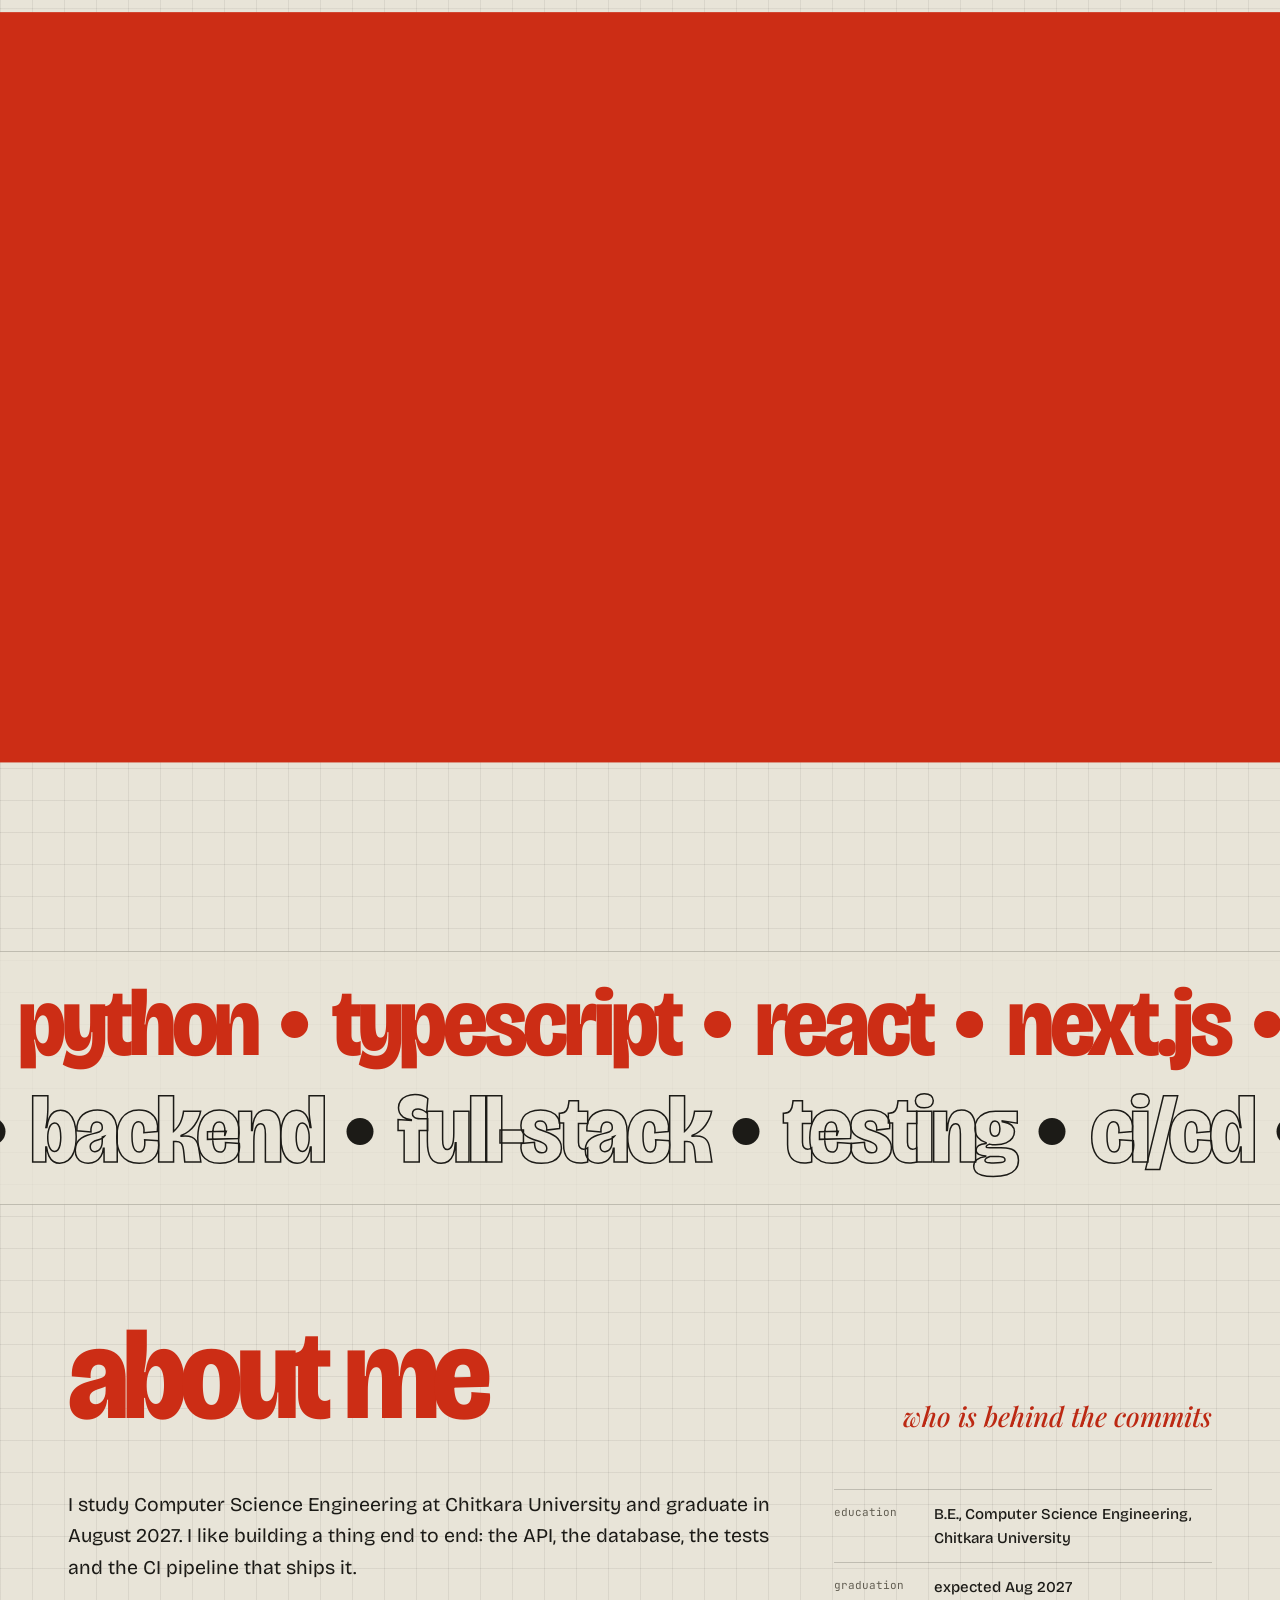
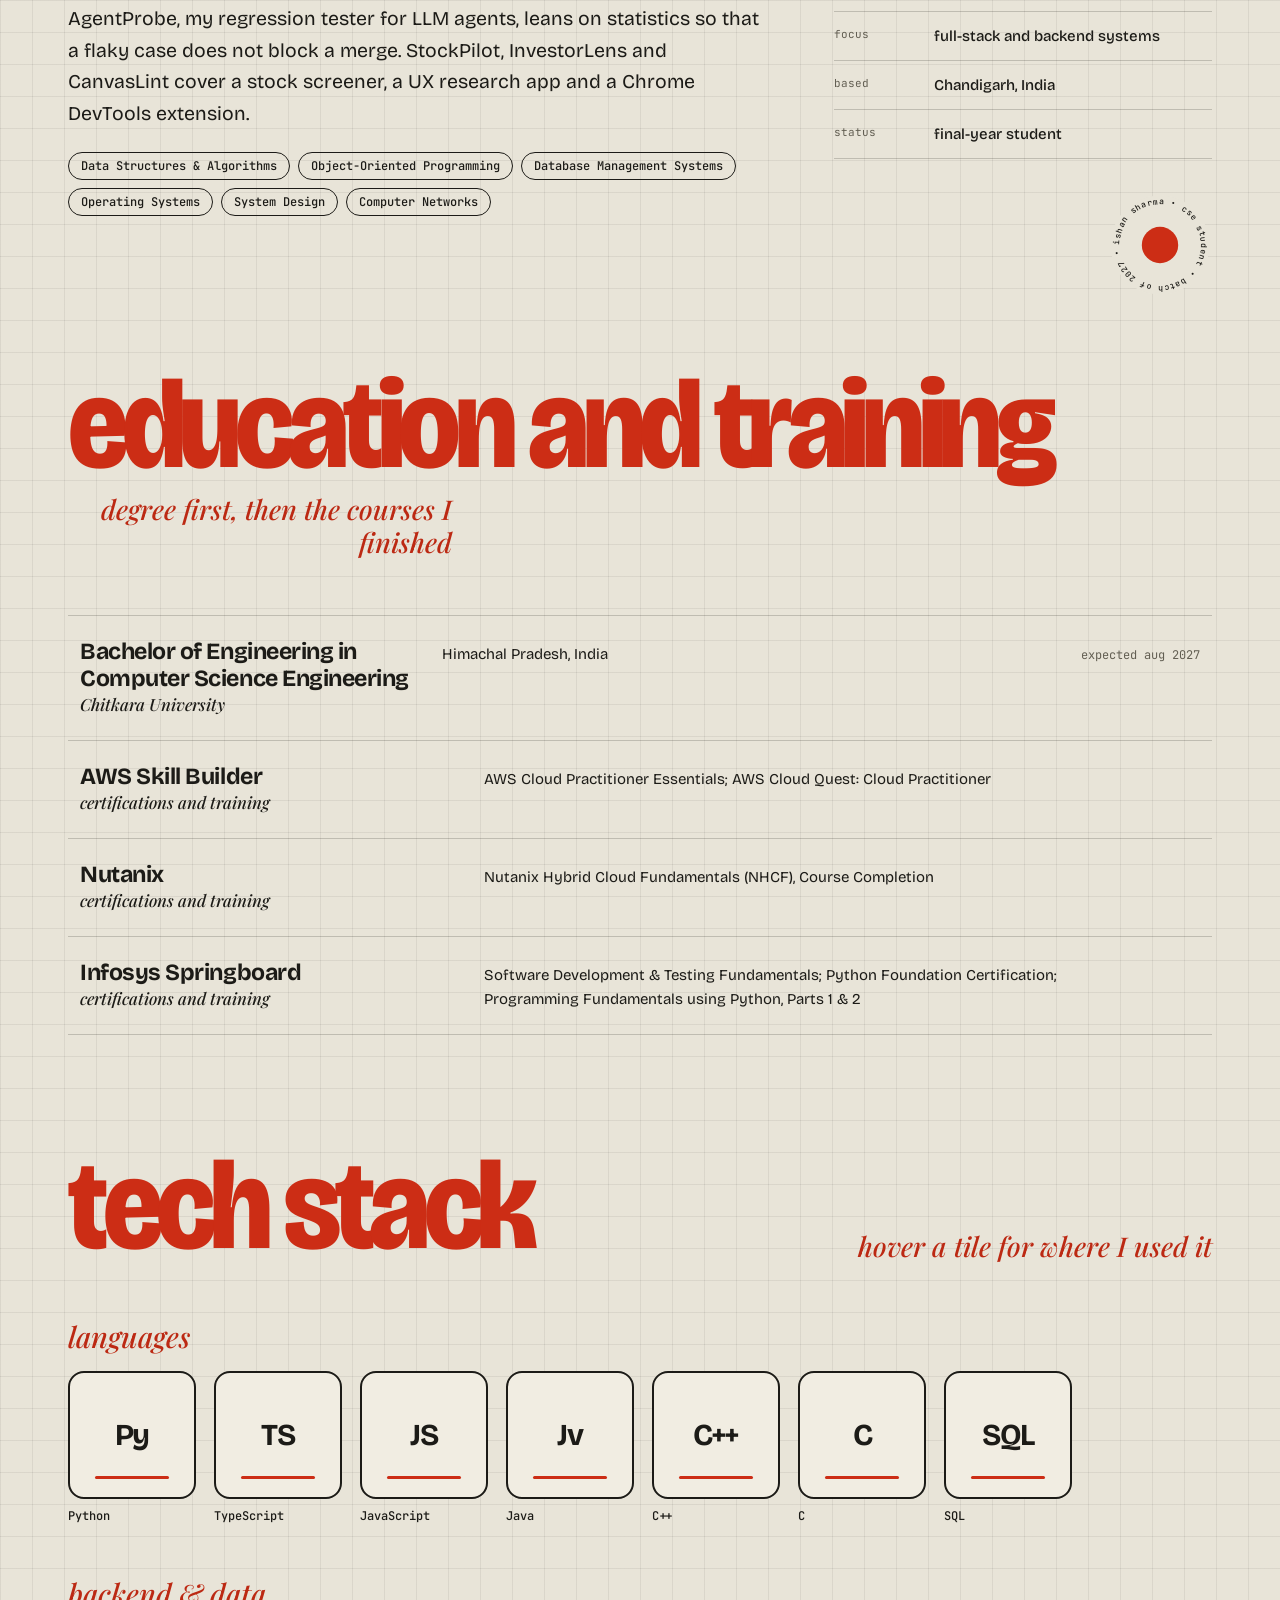
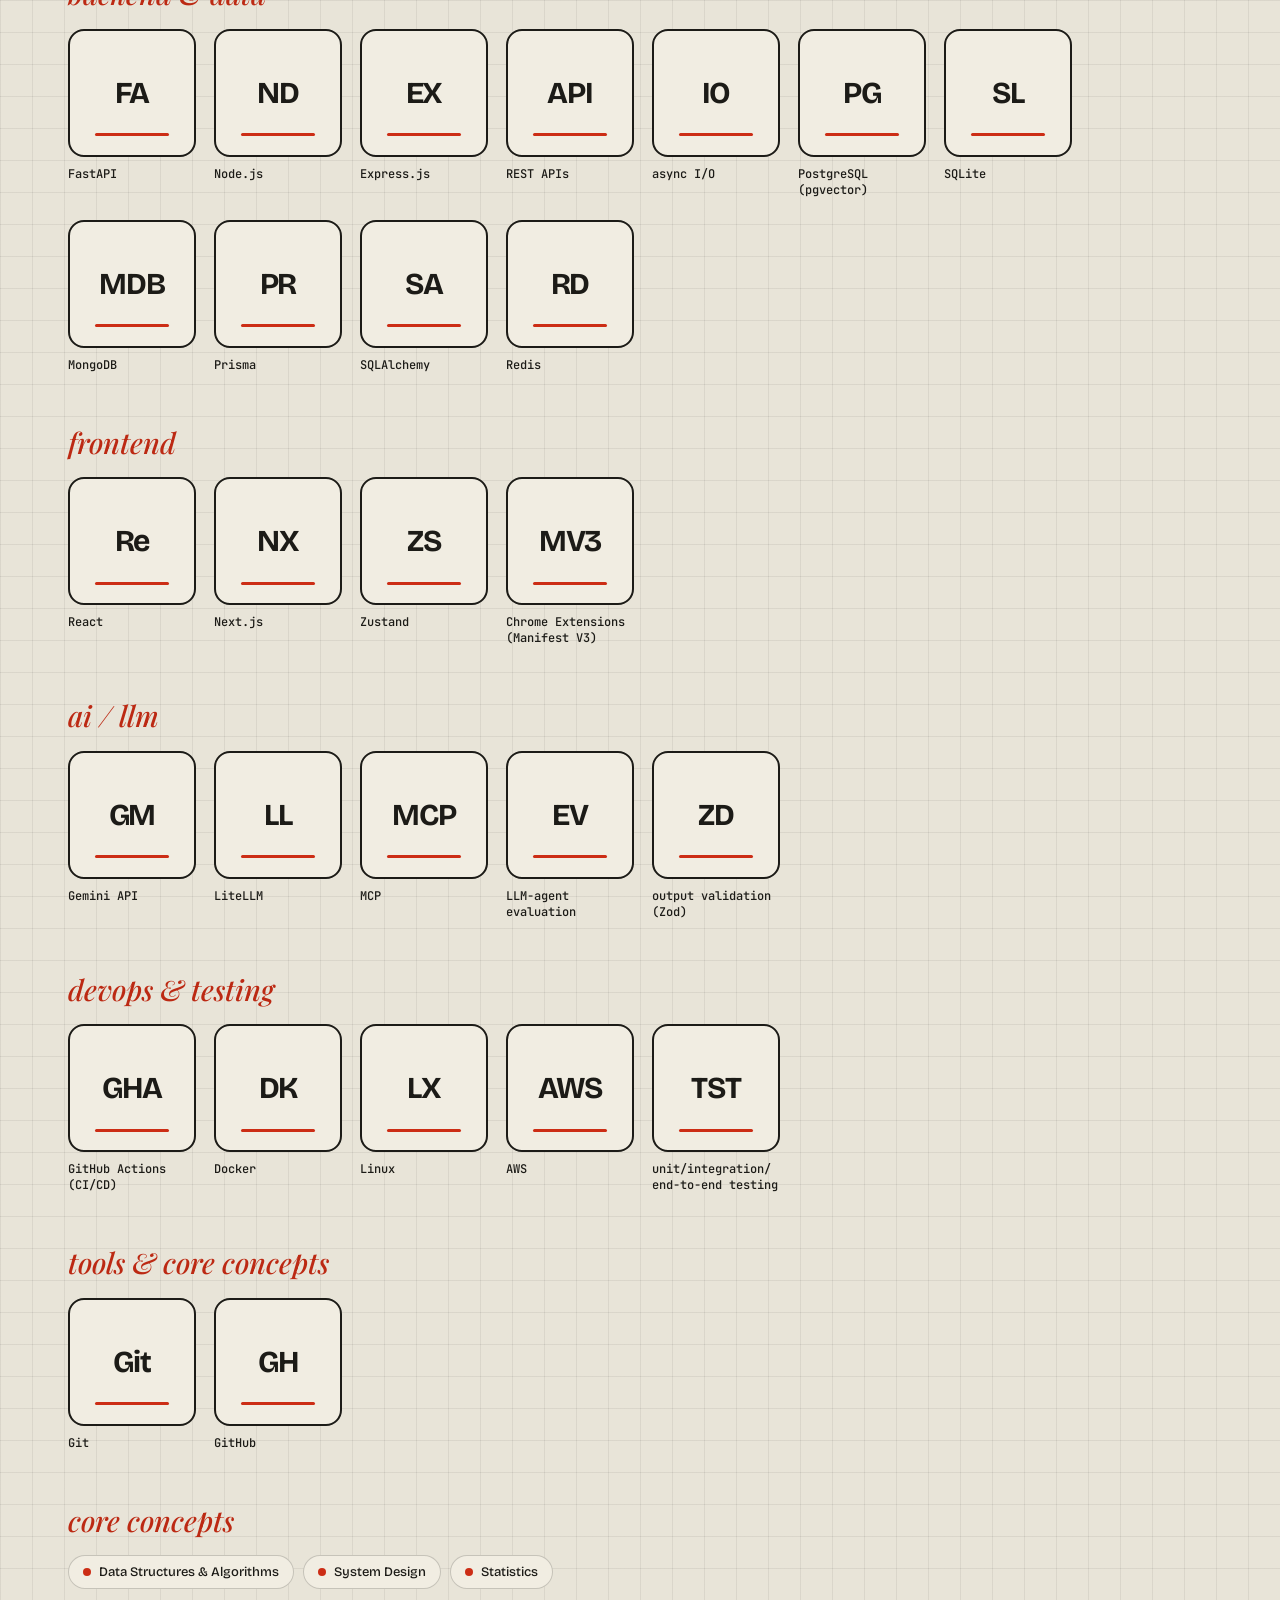
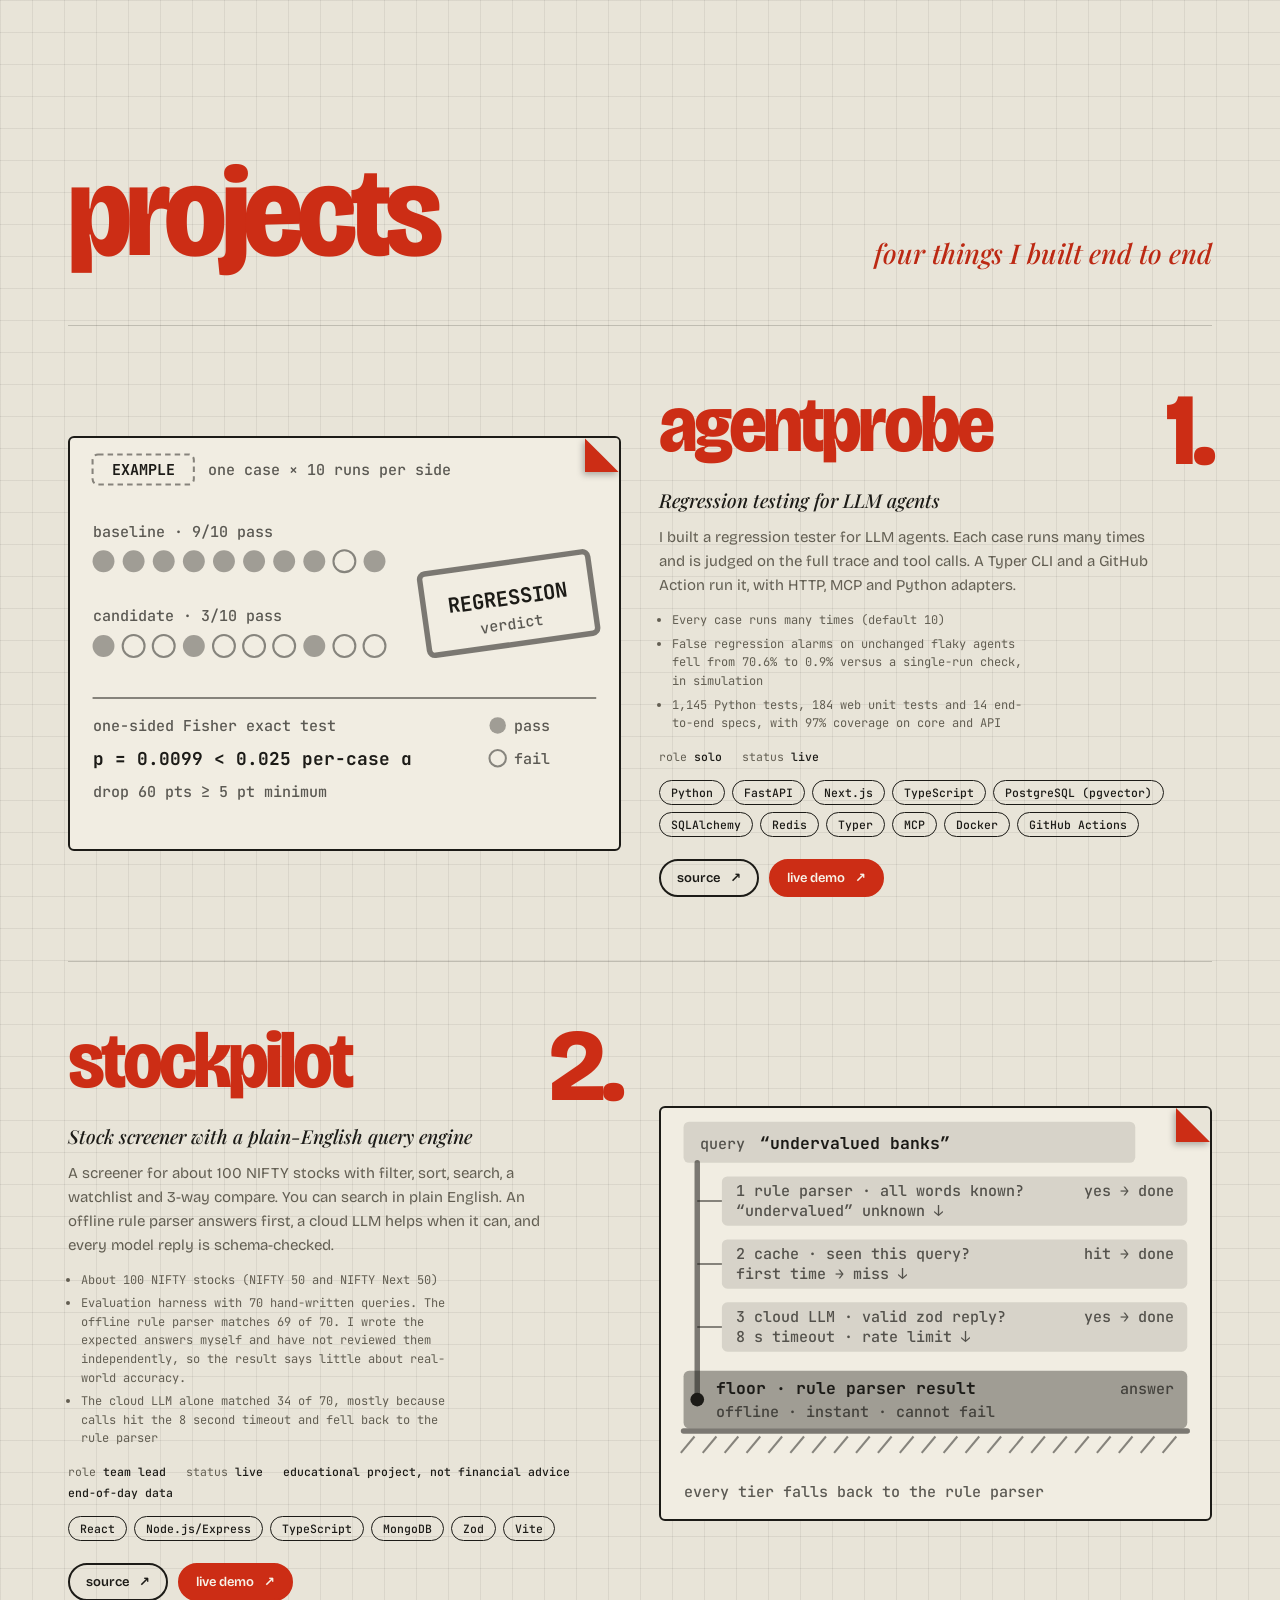
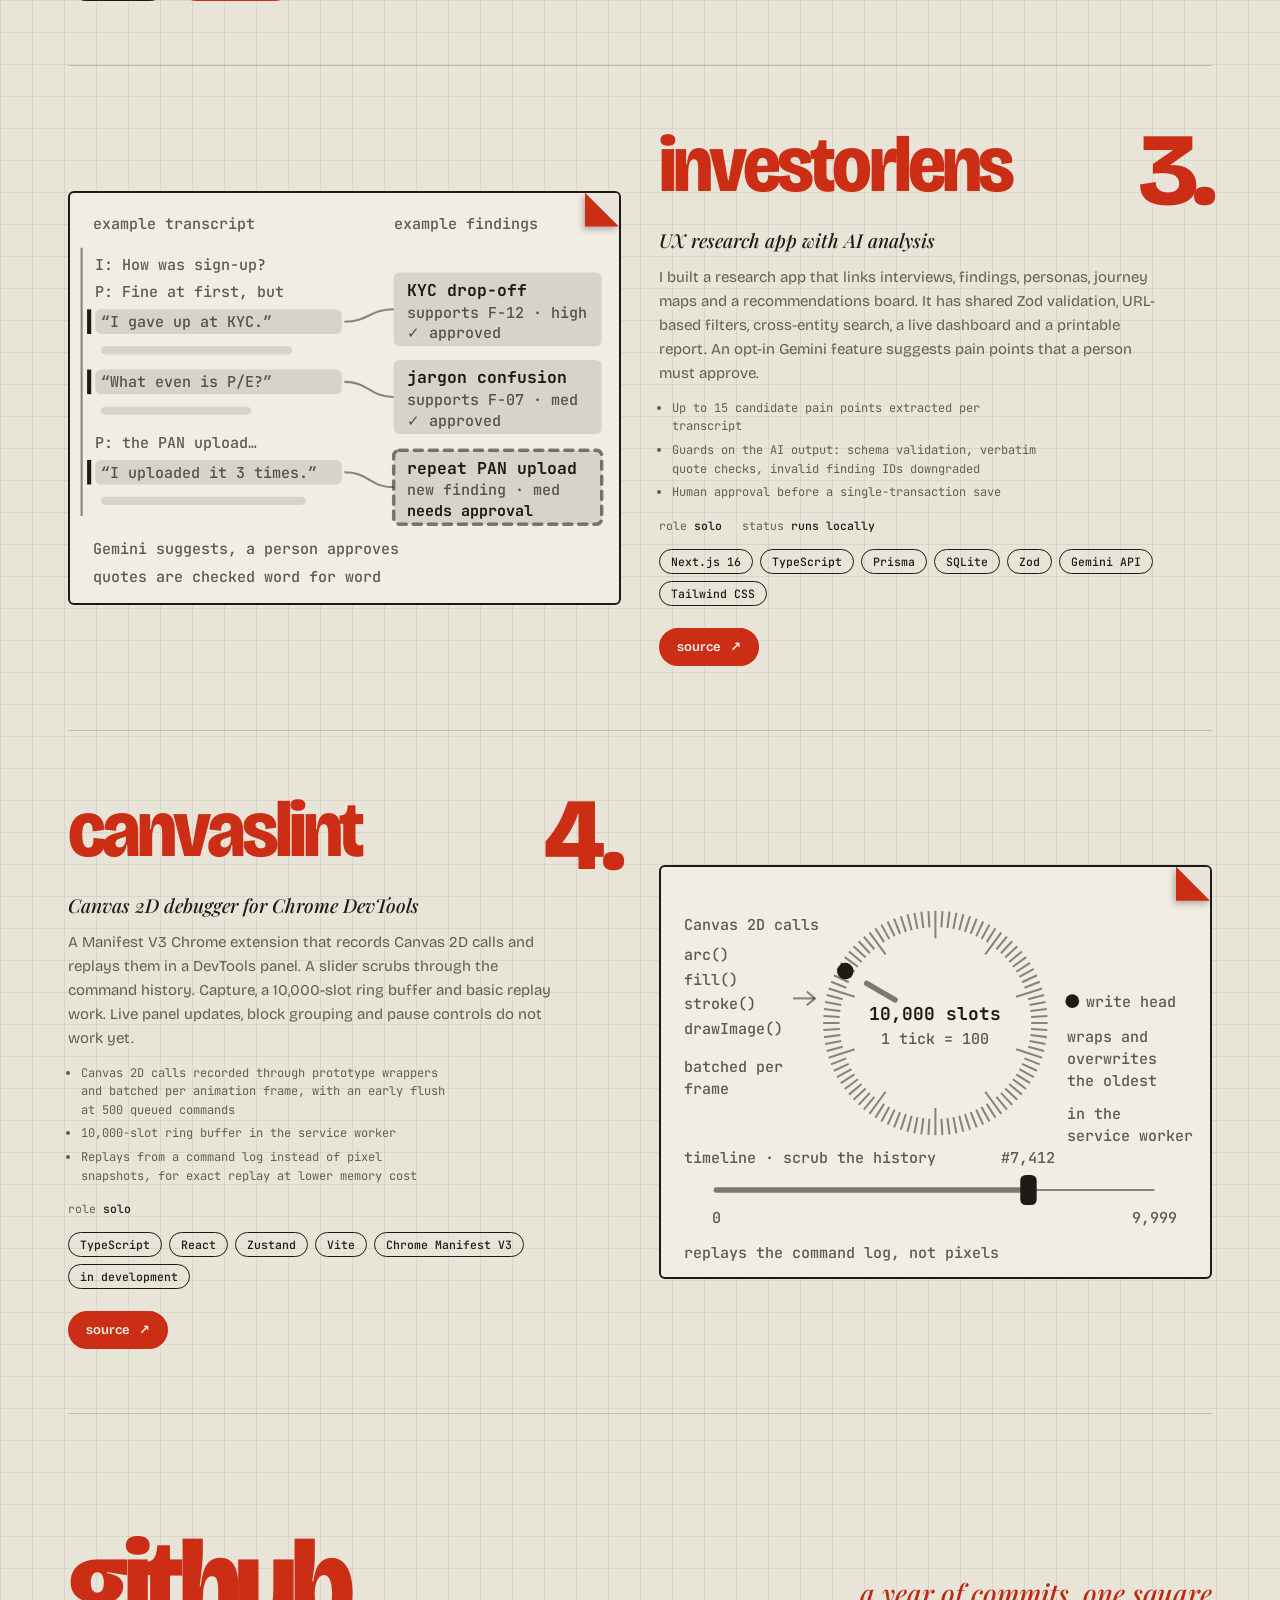
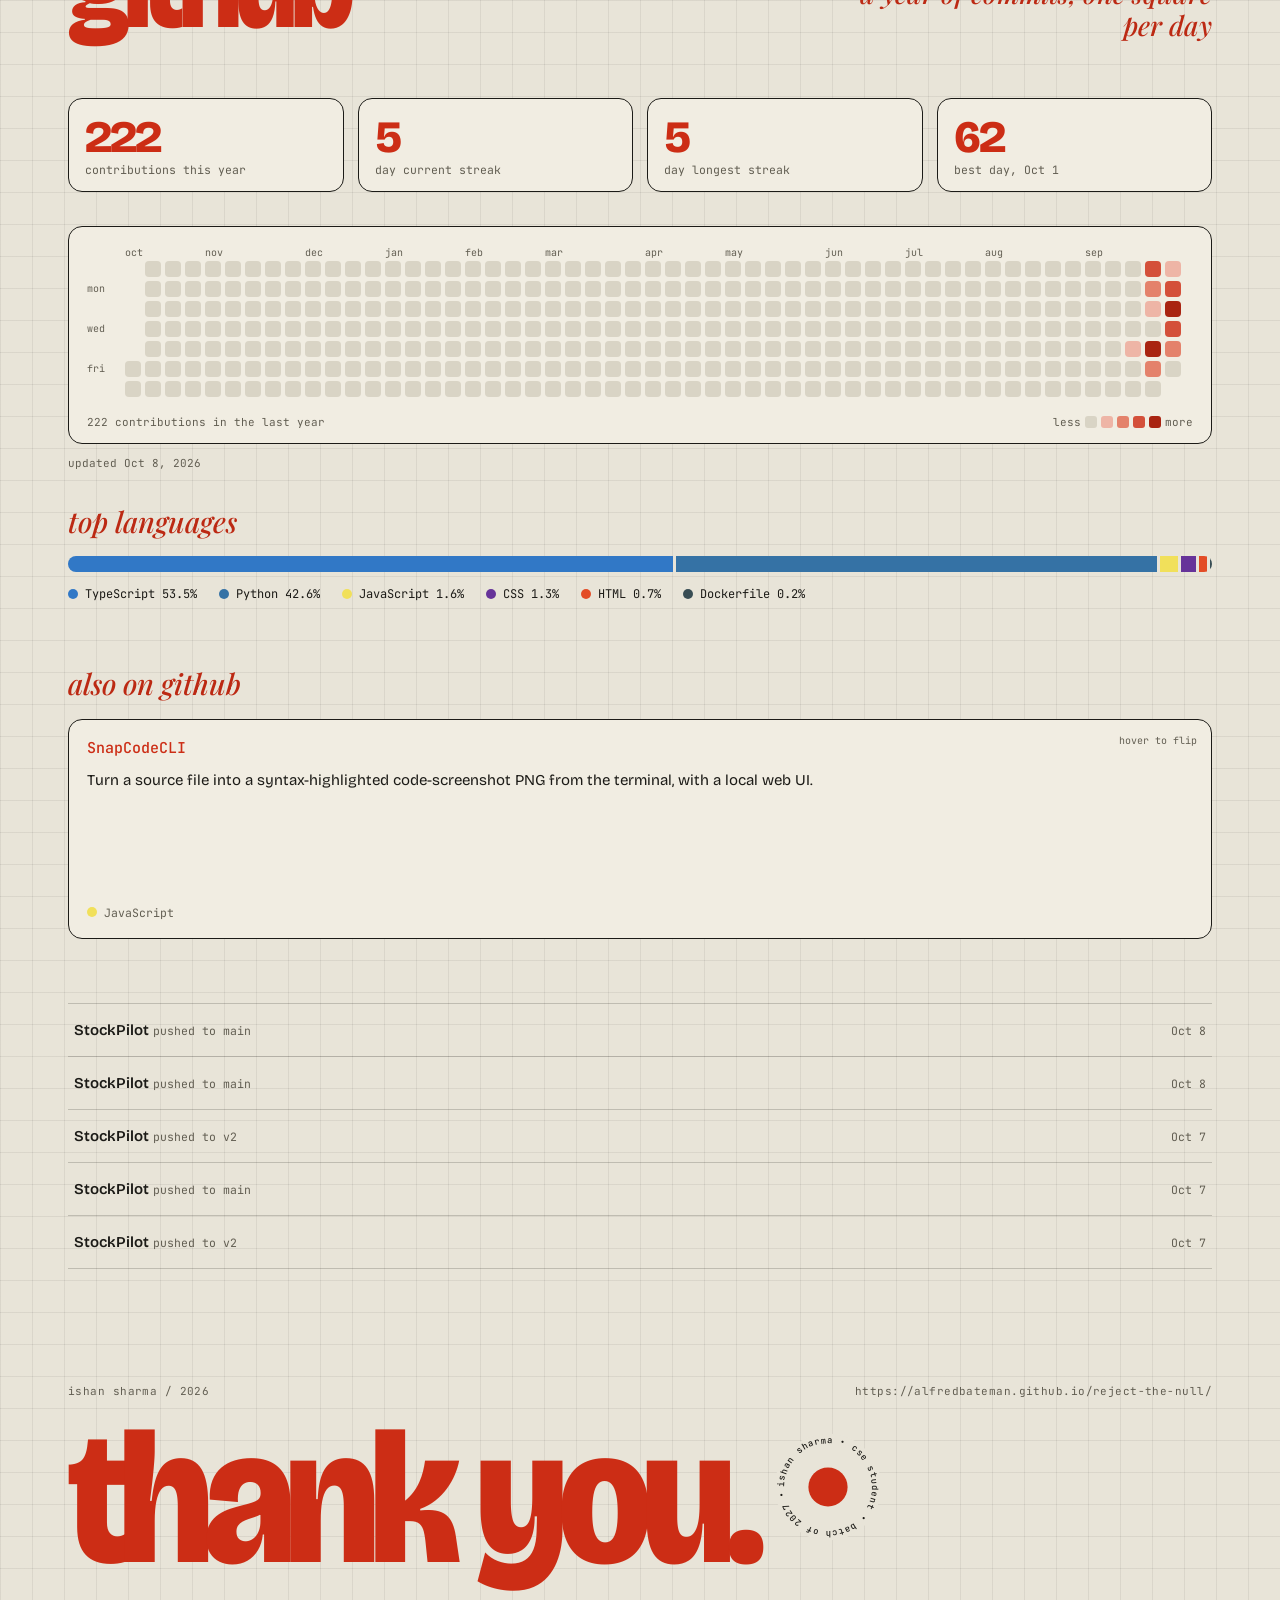
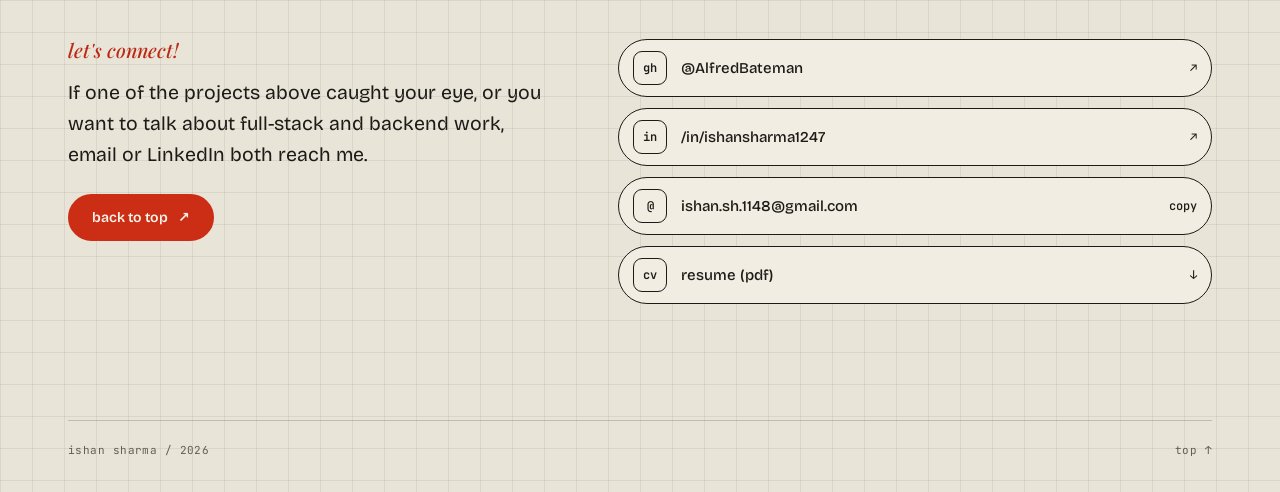
==== commit 7655fc17: "Add resume download button and contact link Track assets/Ishan-Sharma-Resume.pdf (the only allowed P" ====
--- a/index.html
+++ b/index.html
@@ -92,6 +92,7 @@
       <p class="lede" data-hero>I'm a final-year Computer Science student. I build and ship full-stack and backend systems end to end, from APIs and databases to test suites and CI/CD. My projects include a statistics-based regression tester for LLM agents and an AI-assisted research app.</p>
       <div class="cta" data-hero>
         <a class="btn solid" href="#projects" data-magnet>see projects <span class="arr">&#8599;</span></a>
+        <a class="btn dl" href="assets/Ishan-Sharma-Resume.pdf" download="Ishan-Sharma-Resume.pdf" type="application/pdf" data-magnet>resume<span class="sr"> (PDF)</span> <span class="arr" aria-hidden="true">&#8595;</span></a>
         <a class="btn" href="#github" data-magnet>github repos <span class="arr">&#8599;</span></a>
       </div>
       <dl class="hstats" data-hero>
--- a/css/base.css
+++ b/css/base.css
@@ -67,7 +67,8 @@
 .btn.solid::before{background:var(--ink)}
 @media(hover:hover) and (pointer:fine){.btn.solid:hover{color:var(--paper);border-color:var(--ink)}}
 .btn .arr{display:inline-block;transition:transform .35s cubic-bezier(.3,1.6,.5,1)}
-@media(hover:hover) and (pointer:fine){.btn:hover .arr{transform:translate(3px,-3px) rotate(8deg)}}
+@media(hover:hover) and (pointer:fine){.btn:hover .arr{transform:translate(3px,-3px) rotate(8deg)}.btn.dl:hover .arr{transform:translateY(3px)}}
+.sr{position:absolute;width:1px;height:1px;overflow:hidden;clip-path:inset(50%);white-space:nowrap}
 .btn.sm{padding:9px 16px;font-size:13px}
 
 /* pointer-lit rim */
--- a/css/sections.css
+++ b/css/sections.css
@@ -205,7 +205,7 @@
 .clink .ic{flex:none;width:34px;height:34px;border-radius:9px;border:1.5px solid currentColor;display:grid;place-items:center;font:600 12px var(--mono)}
 .clink .tx2{flex:1;min-width:0;overflow-wrap:anywhere;font-weight:500}
 .clink .go{font:500 12px var(--mono);display:inline-block;transition:transform .35s cubic-bezier(.3,1.6,.5,1)}
-@media(hover:hover) and (pointer:fine){.clink:hover .go{transform:translateX(6px)}}
+@media(hover:hover) and (pointer:fine){.clink:hover .go{transform:translateX(6px)}.clink.dl:hover .go{transform:translateY(3px)}}
 @media(max-width:820px){.contact-grid{grid-template-columns:minmax(0,1fr)}}
 .foot{padding-block:0 calc(34px + env(safe-area-inset-bottom,0px))}
 .foot .meta{border-top:1px solid var(--line);padding-top:22px}
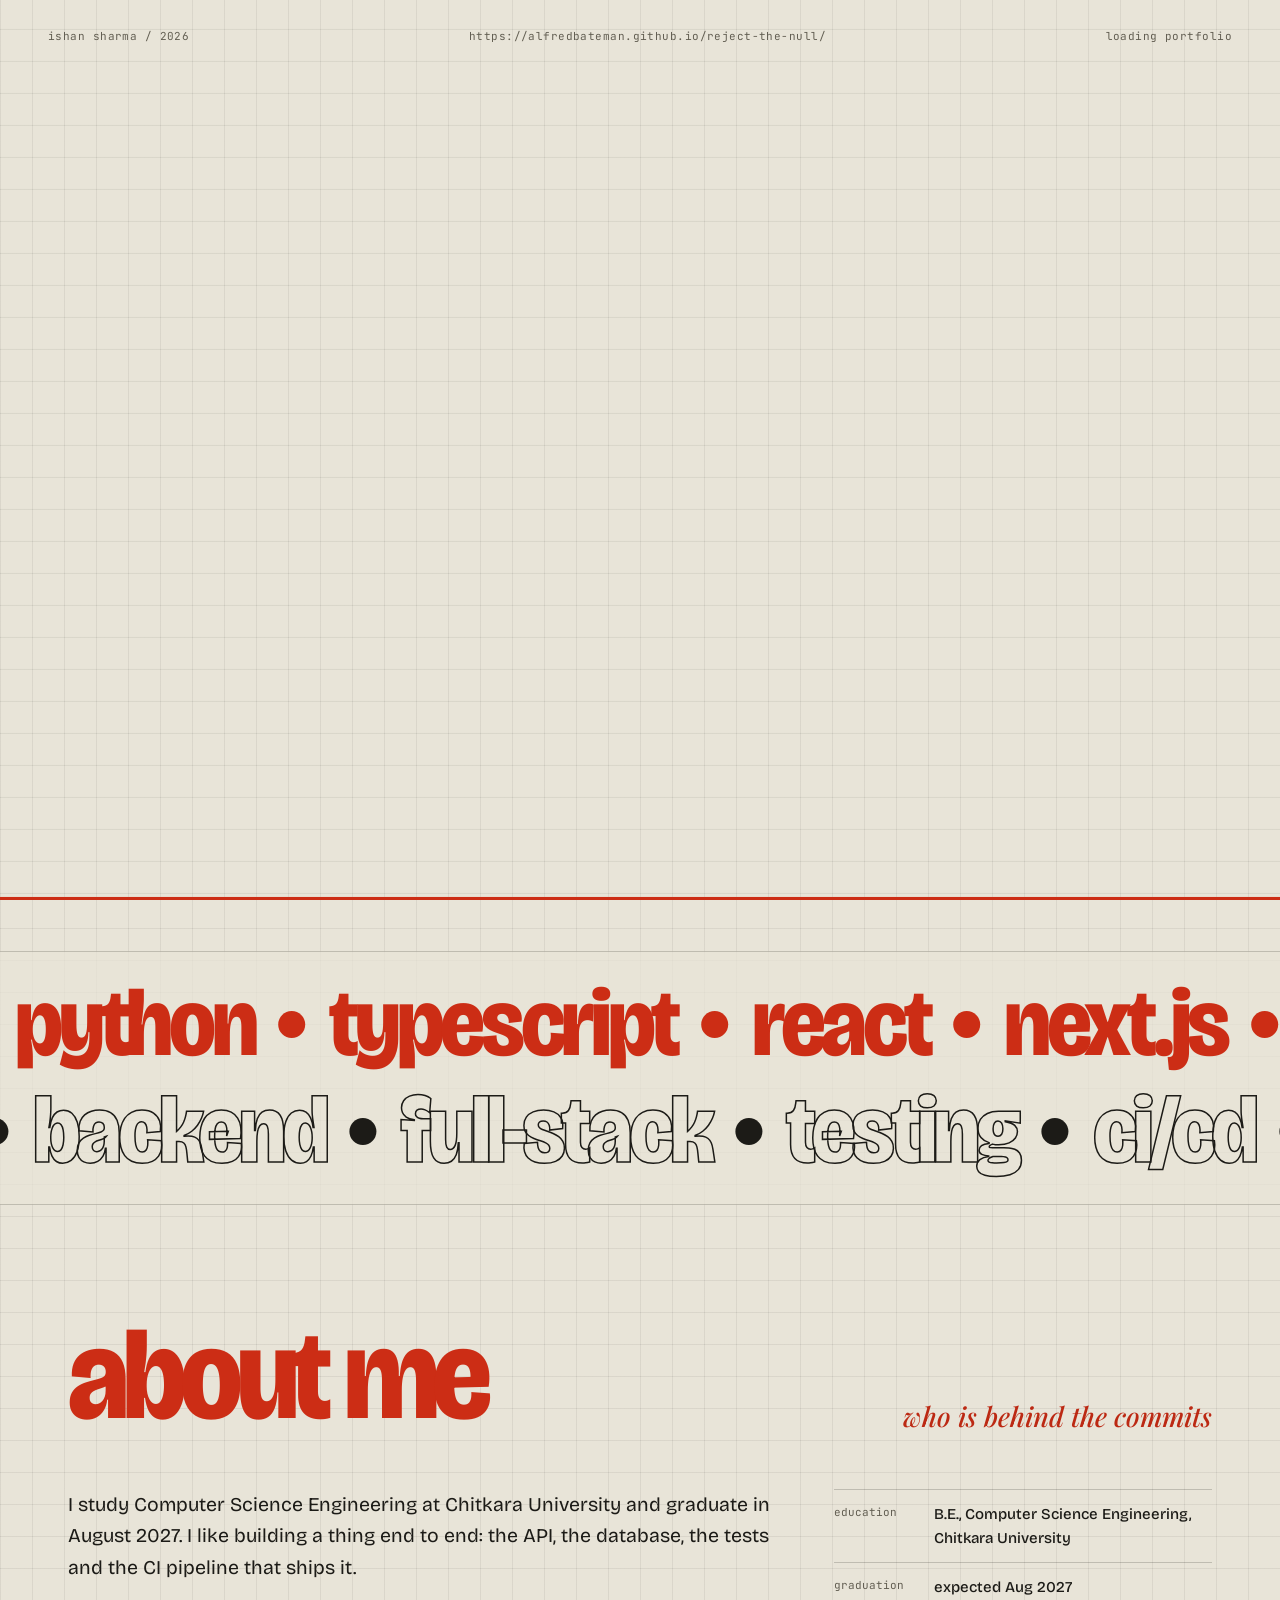
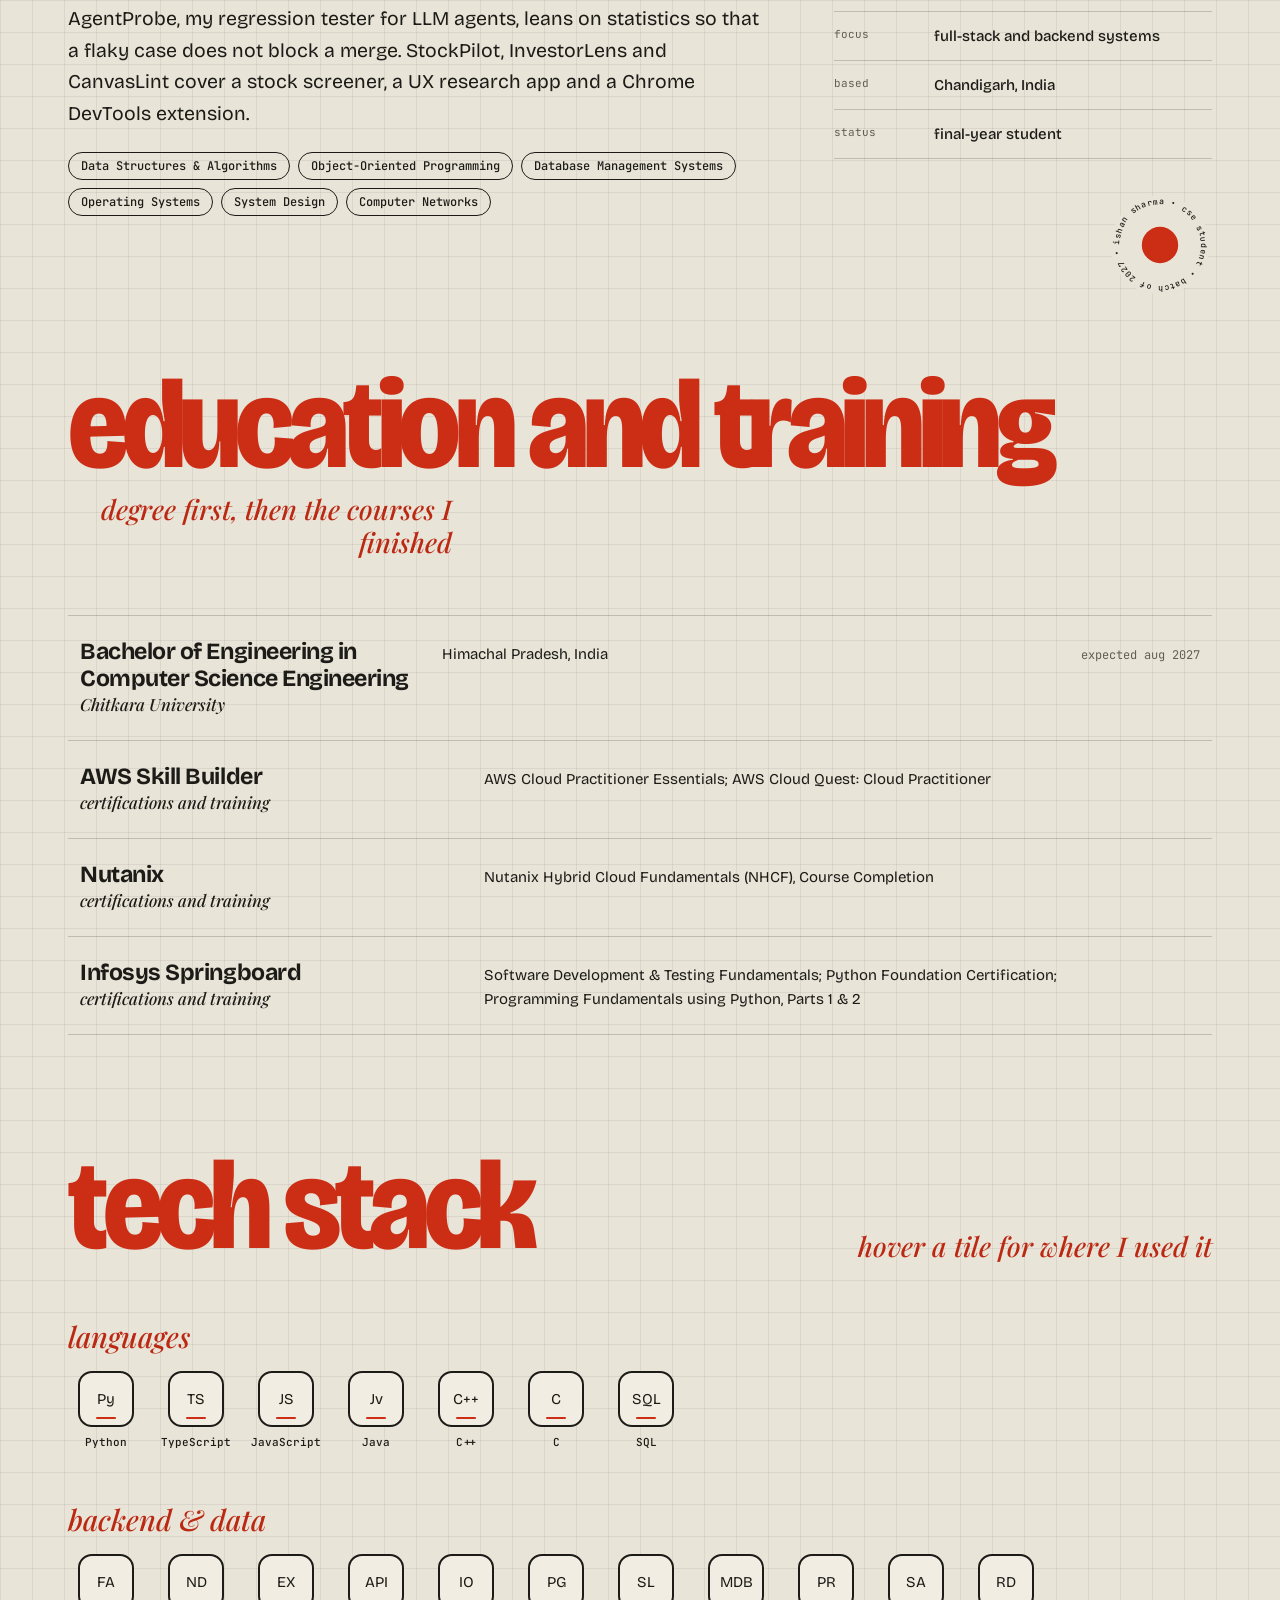
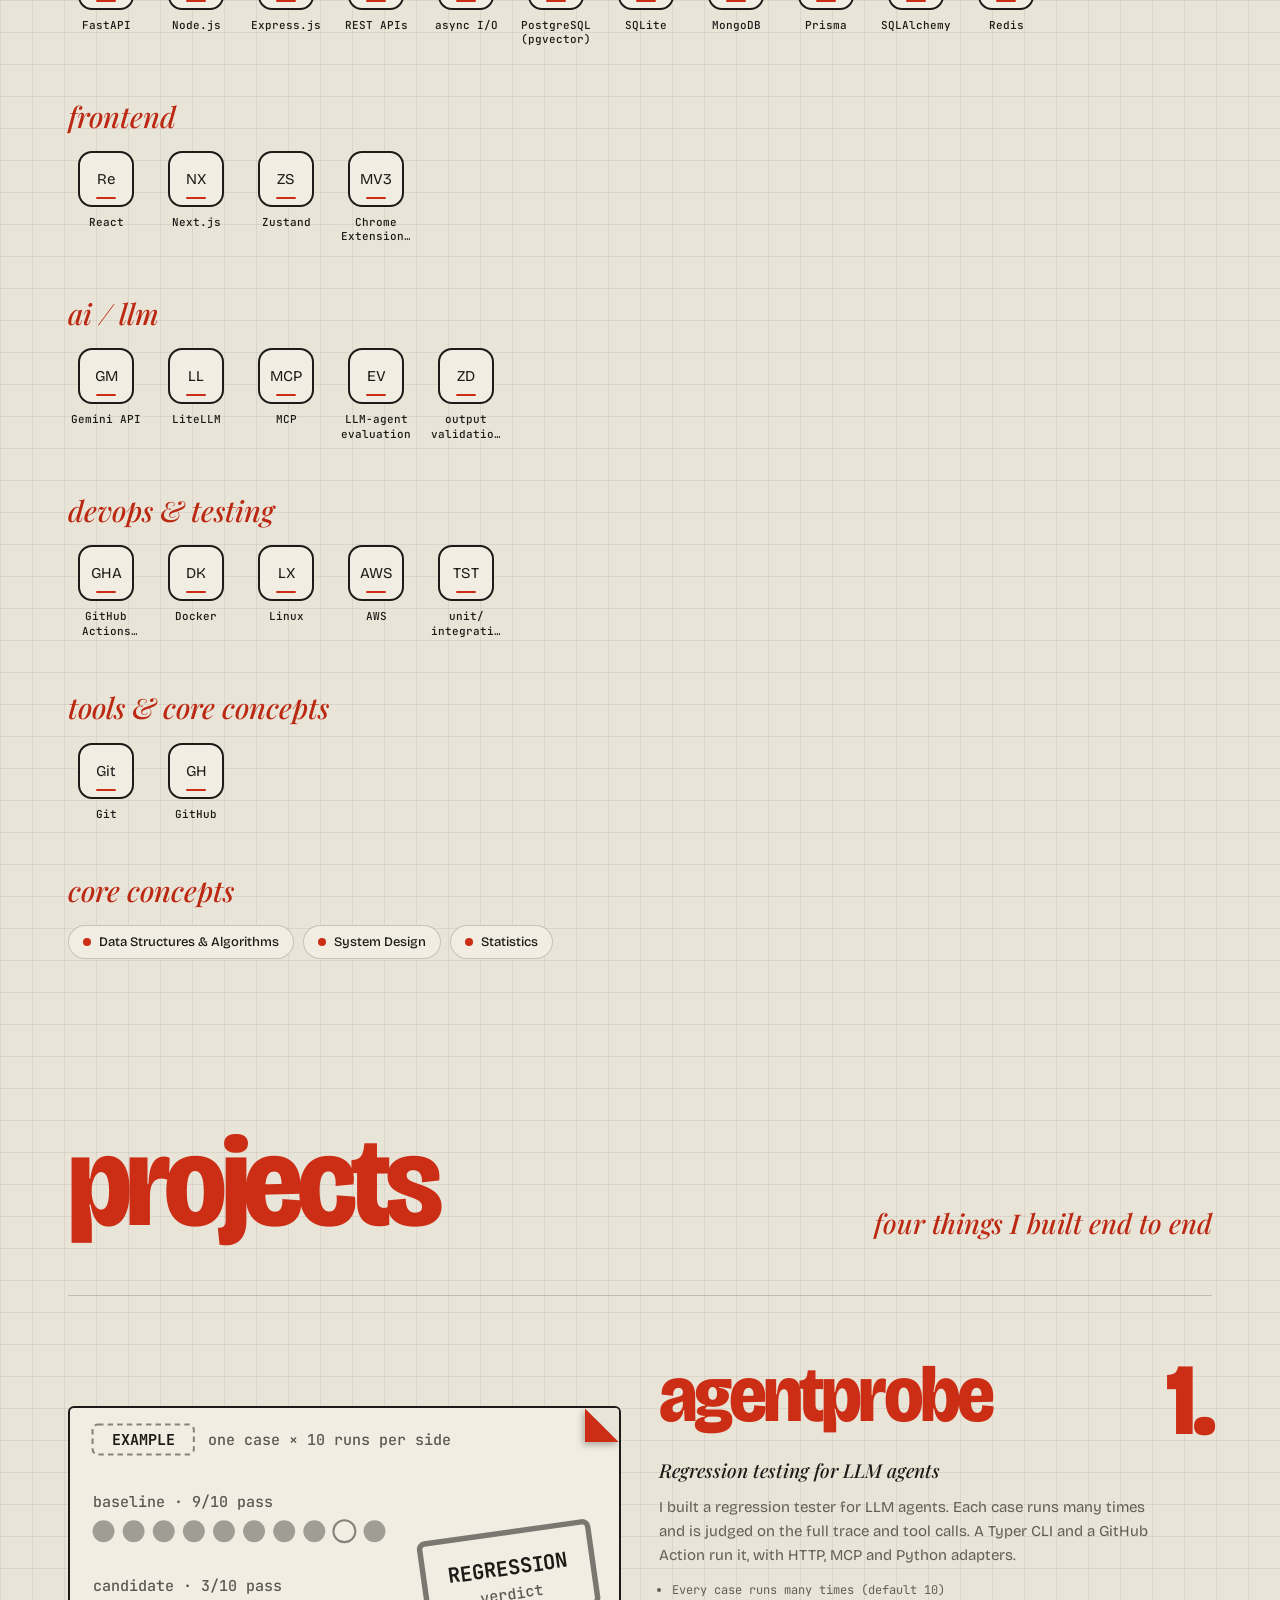
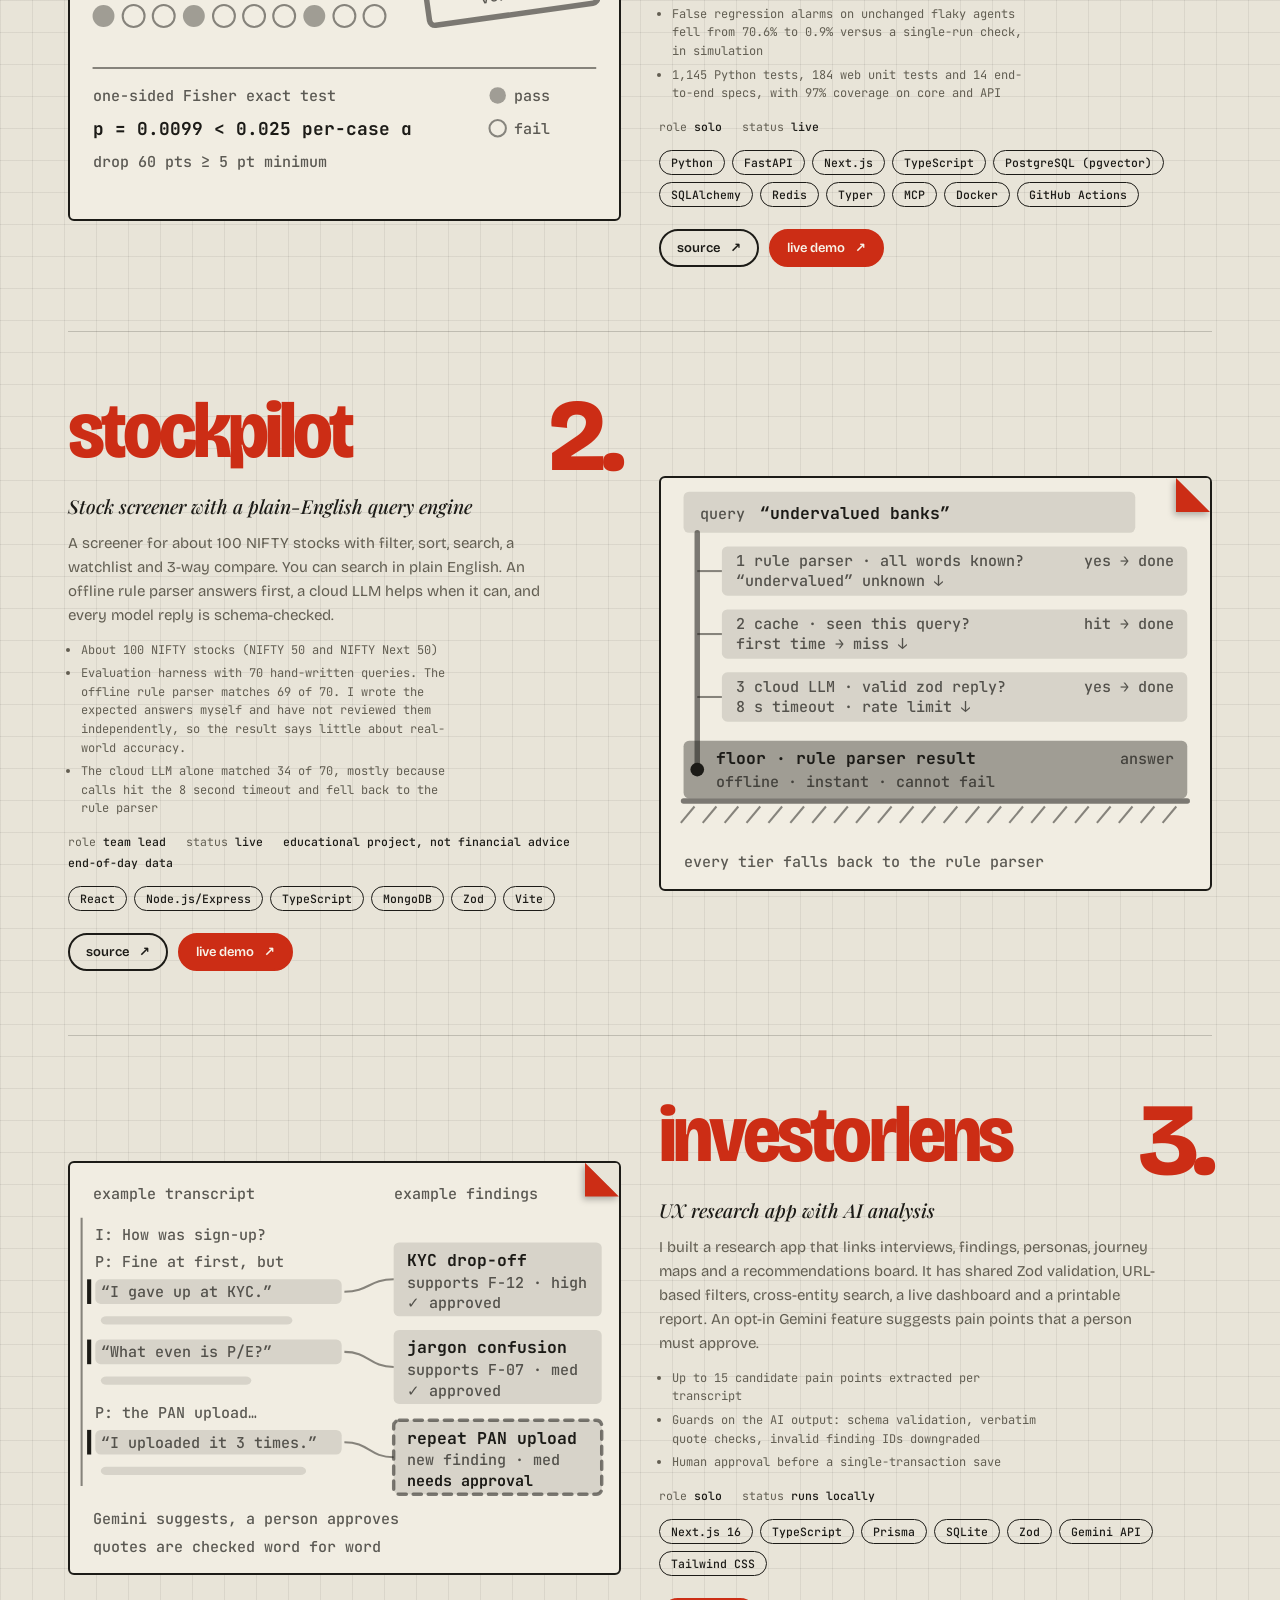
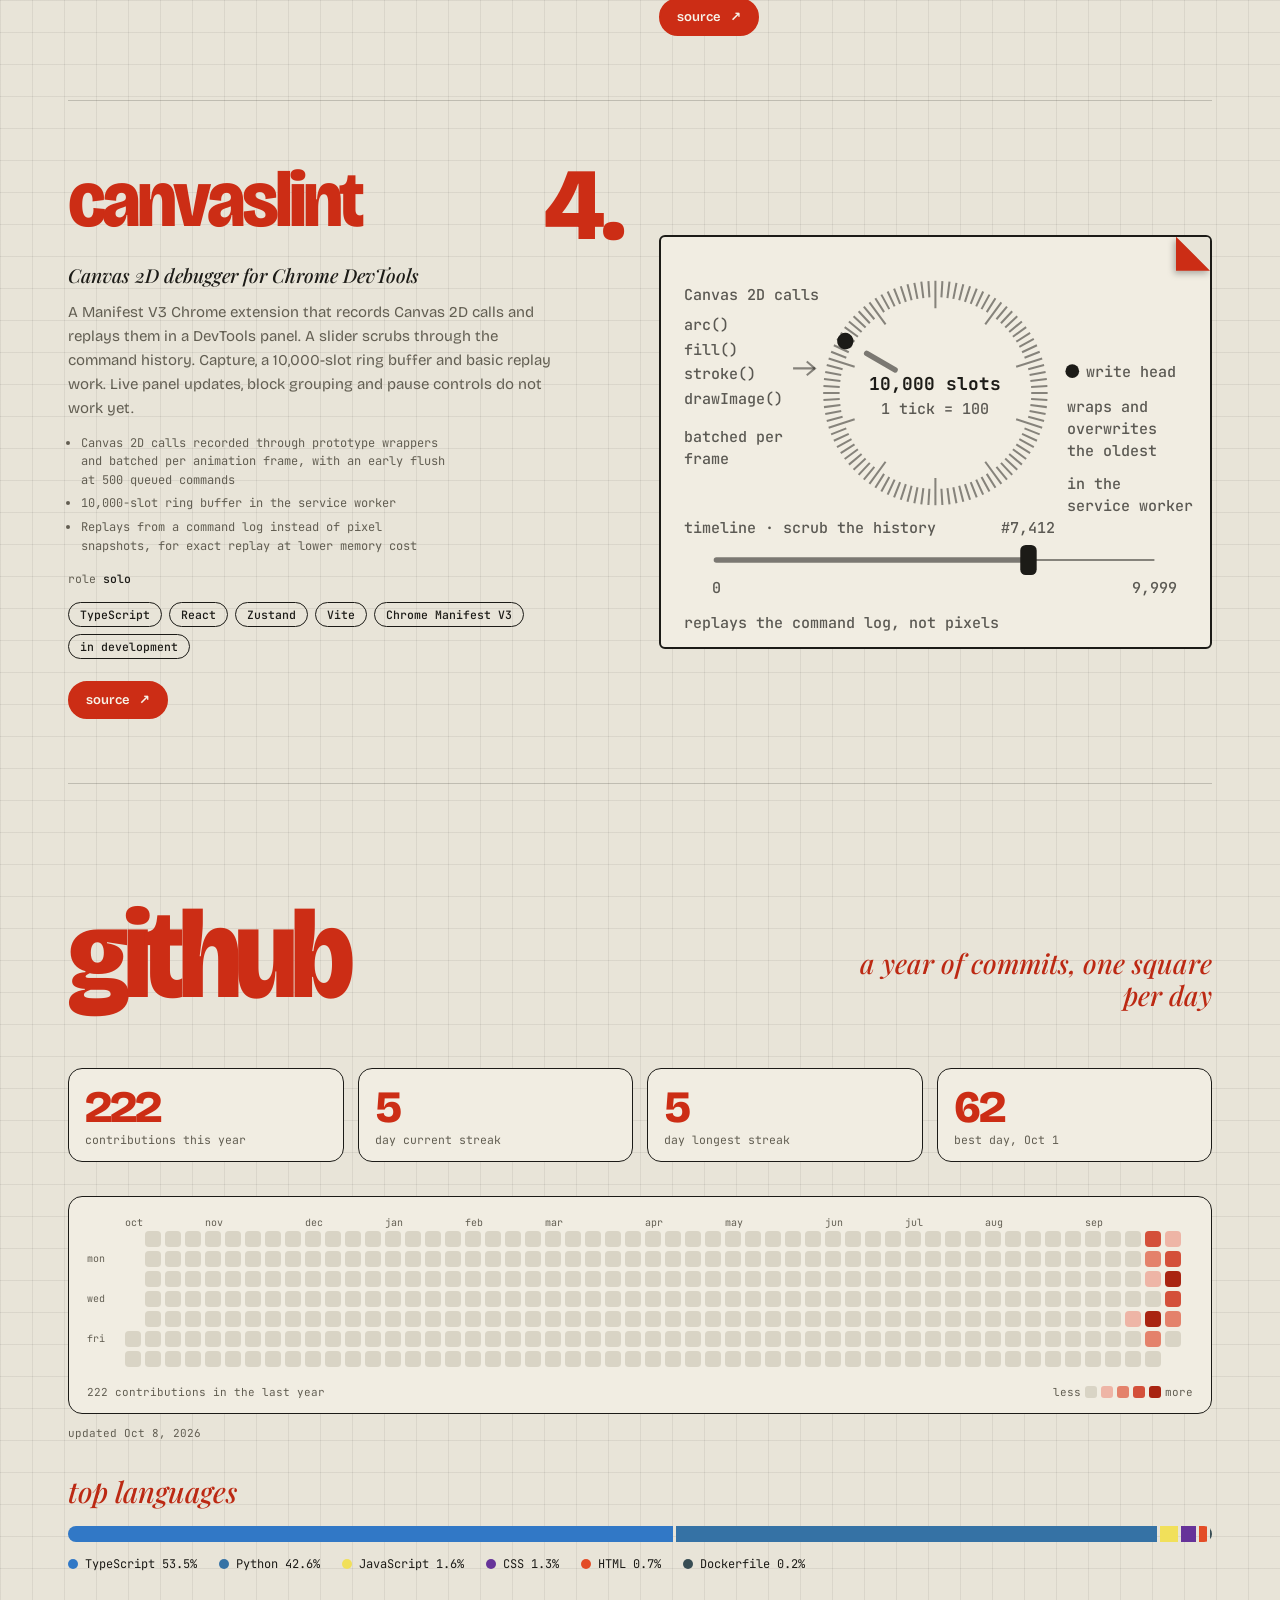
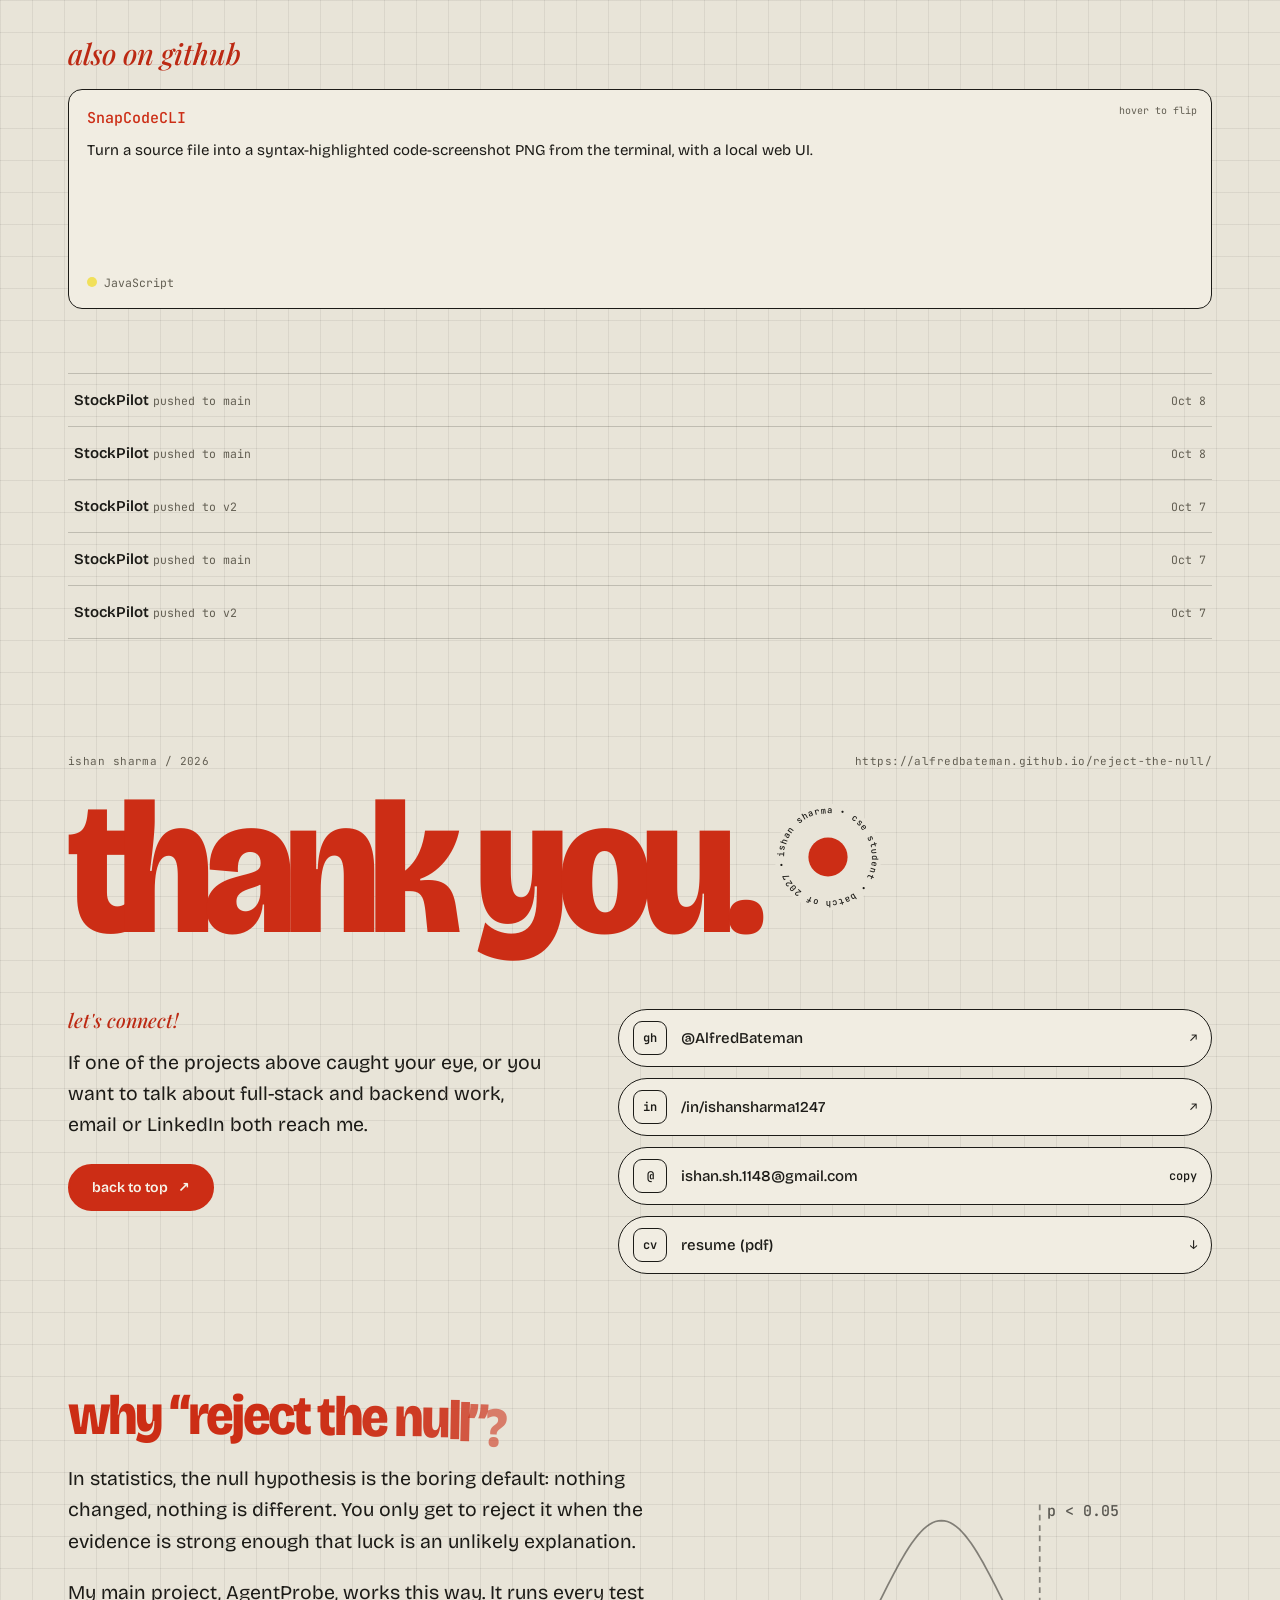
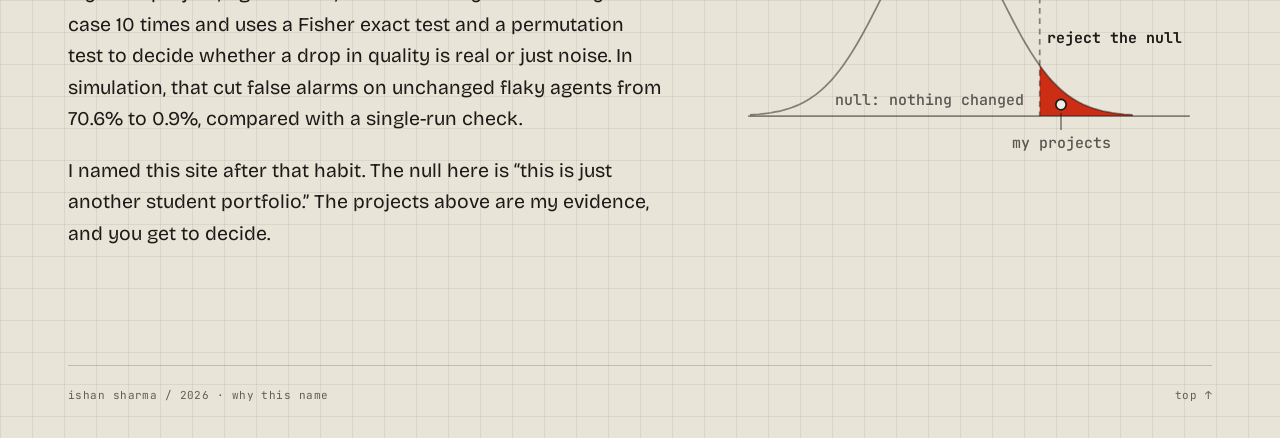
==== commit ef85cd66: "Add "why reject the null" section and footer link A short explanation of the site name with a bell-c" ====
--- a/index.html
+++ b/index.html
@@ -274,10 +274,22 @@
     <div class="connect" id="connect" data-reveal="stagger"></div>
   </div>
 </section>
+
+<section class="sec wrap" id="why" style="padding-top:0">
+  <div class="why-grid">
+    <div class="about-txt">
+      <h2 class="title react why-t" data-split data-reveal>why &ldquo;reject the null&rdquo;?</h2>
+      <p data-reveal>In statistics, the null hypothesis is the boring default: nothing changed, nothing is different. You only get to reject it when the evidence is strong enough that luck is an unlikely explanation.</p>
+      <p data-reveal>My main project, AgentProbe, works this way. It runs every test case 10 times and uses a Fisher exact test and a permutation test to decide whether a drop in quality is real or just noise. In simulation, that cut false alarms on unchanged flaky agents from 70.6% to 0.9%, compared with a single-run check.</p>
+      <p data-reveal>I named this site after that habit. The null here is &ldquo;this is just another student portfolio.&rdquo; The projects above are my evidence, and you get to decide.</p>
+    </div>
+    <svg class="why-d" id="whyd" viewBox="0 0 400 260" role="img" aria-label="A bell curve with the far right tail shaded, marking the region where the null hypothesis is rejected"></svg>
+  </div>
+</section>
 </main>
 
 <footer class="foot wrap">
-  <div class="meta"><span>ishan sharma / 2026</span><a href="#top">top &#8593;</a></div>
+  <div class="meta"><span>ishan sharma / 2026 &middot; <a href="#why">why this name</a></span><a href="#top">top &#8593;</a></div>
 </footer>
 
 <script defer src="assets/vendor/anime.min.js"></script>
--- a/css/sections.css
+++ b/css/sections.css
@@ -98,20 +98,35 @@
 
 /* stack */
 .group{margin-bottom:clamp(30px,5vw,52px)}
-.tiles{display:grid;grid-template-columns:repeat(auto-fill,minmax(104px,128px));gap:22px 18px}
-.tile{position:relative;display:flex;flex-direction:column;gap:9px}
-.tile .box{position:relative;aspect-ratio:1;border:2px solid var(--ink);border-radius:16px;background:var(--card);display:grid;place-items:center;
-  font:700 clamp(1.4rem,3vw,1.9rem) var(--display);letter-spacing:-.04em;
+.tiles{display:flex;flex-wrap:wrap;gap:18px 14px}
+.tile{position:relative;flex:0 0 76px;display:flex;flex-direction:column;align-items:center;gap:8px}
+.tile:focus-visible{outline:none}
+.tile:focus-visible .box{outline:3px solid var(--ink);outline-offset:3px}
+.tile .box{position:relative;width:56px;height:56px;border:2px solid var(--ink);border-radius:14px;background:var(--card);display:grid;place-items:center;
   transition:transform .4s cubic-bezier(.3,1.7,.5,1),background .25s,color .25s,border-color .25s,box-shadow .3s}
-.tile .box::after{content:"";position:absolute;left:20%;right:20%;bottom:15%;height:3px;border-radius:3px;background:var(--red);transition:left .35s,right .35s,background .25s}
-@media(hover:hover) and (pointer:fine){
-  .tile:hover .box{transform:translateY(-9px) rotate(-4deg);background:var(--red);color:var(--onred);border-color:var(--red);box-shadow:0 14px 0 -8px var(--line)}
-  .tile:hover .box::after{left:9%;right:9%;background:var(--onred)}
-}
-.tile .name{font:500 12px var(--mono);overflow-wrap:anywhere}
-.tile::before{content:attr(data-tip);position:absolute;left:50%;bottom:calc(100% + 12px);transform:translate(-50%,6px);opacity:0;pointer-events:none;width:max-content;max-width:min(240px,80vw);text-align:center;
-  background:var(--ink);color:var(--paper);font:500 11px var(--mono);padding:4px 9px;border-radius:6px;transition:opacity .2s,transform .25s;z-index:3}
-@media(hover:hover) and (pointer:fine){.tile:hover::before{opacity:1;transform:translate(-50%,0)}}.pills{display:flex;flex-wrap:wrap;gap:9px}
+.tile .box::after{content:"";position:absolute;left:30%;right:30%;bottom:6px;height:2px;border-radius:2px;background:var(--red);transition:left .35s,right .35s,background .25s}
+.ico{position:relative;width:28px;height:28px;margin-bottom:4px;transition:transform .3s cubic-bezier(.3,1.7,.5,1)}
+.ico svg{position:absolute;inset:0;width:100%;height:100%;transition:opacity .15s}
+.ico .i-fill{opacity:0}
+/* hover look, mirrored for keyboard focus and for .on (set by the tooltip controller in js/ui.js, so a tap never leaves it stuck) */
+.tile:is(:focus-visible,.on) .box{transform:translateY(-6px) rotate(-4deg);background:var(--red);color:var(--onred);border-color:var(--red);box-shadow:0 10px 0 -6px var(--line)}
+.tile:is(:focus-visible,.on) .box::after{left:14%;right:14%;background:var(--onred)}
+.tile:is(:focus-visible,.on) .ico{transform:scale(1.12)}
+.tile:is(:focus-visible,.on) .i-reg{opacity:0}
+.tile:is(:focus-visible,.on) .i-fill{opacity:1}
+@media(hover:hover){
+  .tile:hover .box{transform:translateY(-6px) rotate(-4deg);background:var(--red);color:var(--onred);border-color:var(--red);box-shadow:0 10px 0 -6px var(--line)}
+  .tile:hover .box::after{left:14%;right:14%;background:var(--onred)}
+  .tile:hover .ico{transform:scale(1.12)}
+  .tile:hover .i-reg{opacity:0}
+  .tile:hover .i-fill{opacity:1}
+}
+/* reduced motion: no tilt, no pop; the colour change stays */
+@media(prefers-reduced-motion:reduce){.tile:is(:focus-visible,.on) .box{transform:translateY(-6px)}.tile .ico{transform:none!important}}
+@media(prefers-reduced-motion:reduce) and (hover:hover){.tile:hover .box{transform:translateY(-6px)}}
+.tile .name{font:500 11px/1.3 var(--mono);text-align:center;max-width:100%;overflow-wrap:anywhere;display:-webkit-box;-webkit-box-orient:vertical;-webkit-line-clamp:2;line-clamp:2;overflow:hidden}
+@media(max-width:479.98px){.tile .box{width:52px;height:52px}}
+.pills{display:flex;flex-wrap:wrap;gap:9px}
 .pill{display:inline-flex;align-items:center;gap:8px;padding:8px 14px;border-radius:99px;background:var(--card);border:1.5px solid var(--line);font:500 13px var(--display);
   transition:border-color .25s,transform .35s cubic-bezier(.3,1.6,.5,1),background .25s}
 .pill::before{content:"";width:8px;height:8px;border-radius:50%;background:var(--red);transition:transform .35s cubic-bezier(.3,1.6,.5,1)}
@@ -207,6 +222,14 @@
 .clink .go{font:500 12px var(--mono);display:inline-block;transition:transform .35s cubic-bezier(.3,1.6,.5,1)}
 @media(hover:hover) and (pointer:fine){.clink:hover .go{transform:translateX(6px)}.clink.dl:hover .go{transform:translateY(3px)}}
 @media(max-width:820px){.contact-grid{grid-template-columns:minmax(0,1fr)}}
+/* why the name */
+.why-grid{display:grid;gap:clamp(28px,5vw,72px);align-items:center}
+.why-t{font-size:clamp(2rem,5vw,3.5rem);line-height:.95;margin-bottom:20px}
+.why-d{order:-1;width:100%;max-width:460px;height:auto;display:block;justify-self:center;overflow:visible}
+#why .tx{font-size:13px}
+#why path.acc{fill:var(--red)}
+@media(hover:hover) and (pointer:fine){#why .why-d:hover text.acc{fill:var(--red-text)}}
+@media(min-width:860px){.why-grid{grid-template-columns:minmax(0,1.1fr) minmax(0,.9fr)}.why-d{order:0}}
 .foot{padding-block:0 calc(34px + env(safe-area-inset-bottom,0px))}
 .foot .meta{border-top:1px solid var(--line);padding-top:22px}
 @media(hover:hover) and (pointer:fine){.foot a:hover{color:var(--red)}}
@@ -233,7 +256,7 @@
 .legend{display:flex;align-items:center;gap:4px}
 .legend i{width:12px;height:12px;border-radius:3px;display:block}
 .tt{position:fixed;left:0;top:0;pointer-events:none;z-index:300;background:var(--ink);color:var(--paper);font:500 11px var(--mono);padding:6px 10px;border-radius:6px;white-space:nowrap;opacity:0;transition:opacity .12s}
-.tt.wrap{white-space:normal;max-width:min(240px,calc(100vw - 16px));text-align:center}
+.tt.wrap{white-space:normal;max-width:min(280px,calc(100vw - 16px));text-align:center}
 .langs{margin-top:clamp(22px,3vw,34px)}
 .langbar{display:flex;height:16px;gap:3px;border-radius:99px;overflow:hidden}
 .seg{height:100%;transition:transform .3s cubic-bezier(.3,1.6,.5,1),opacity .25s}
